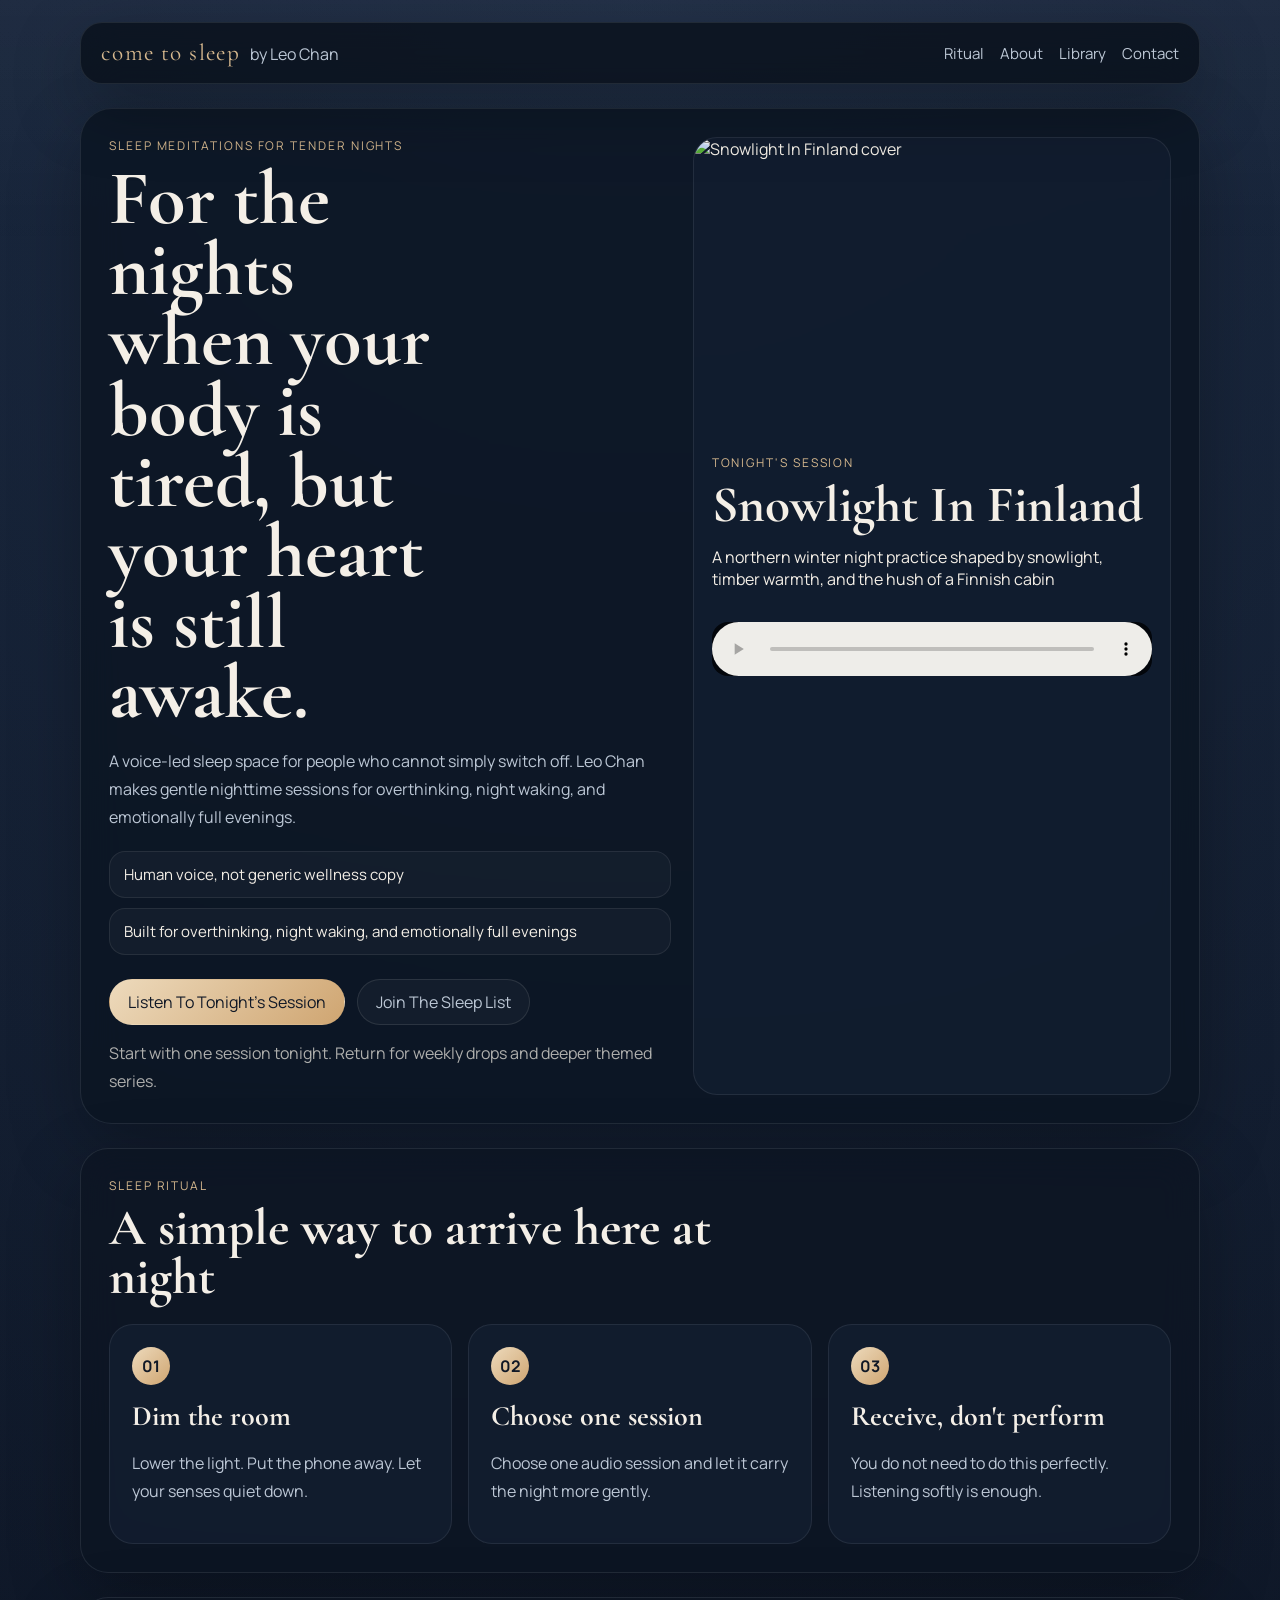
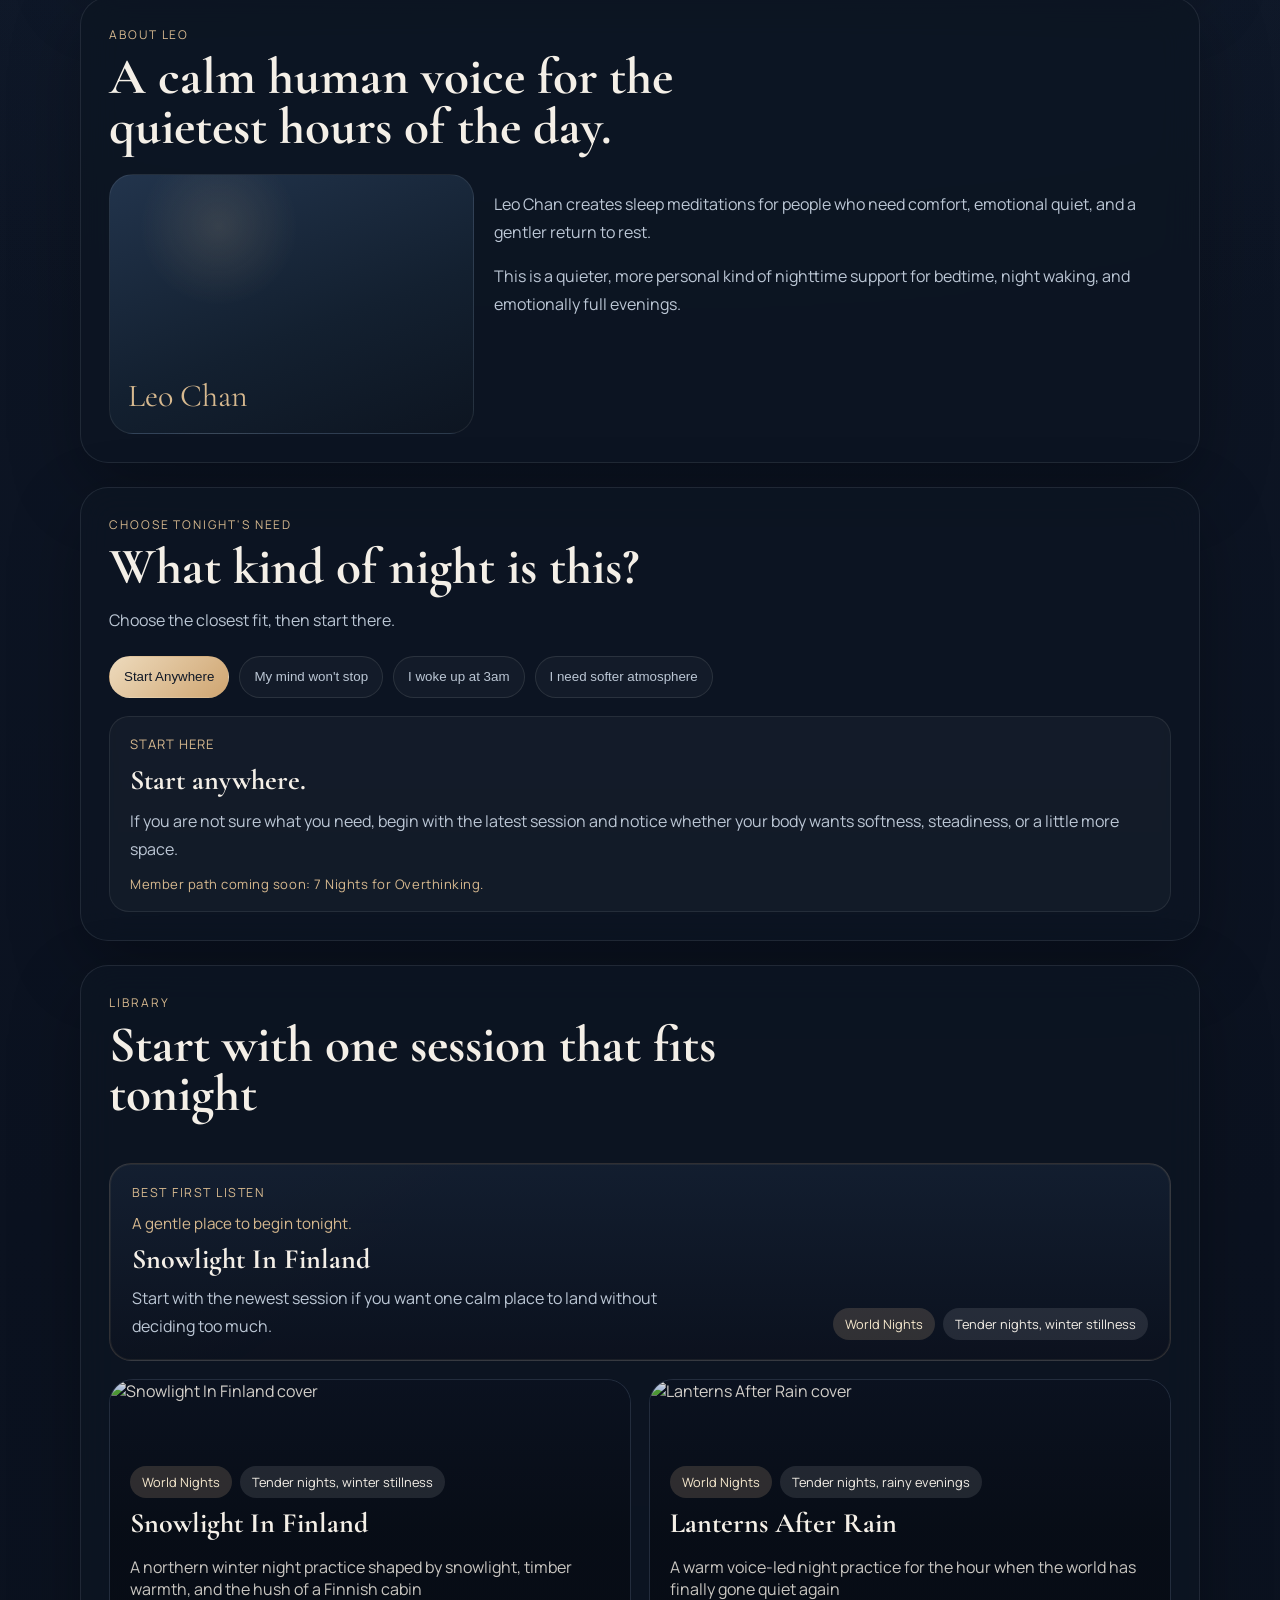
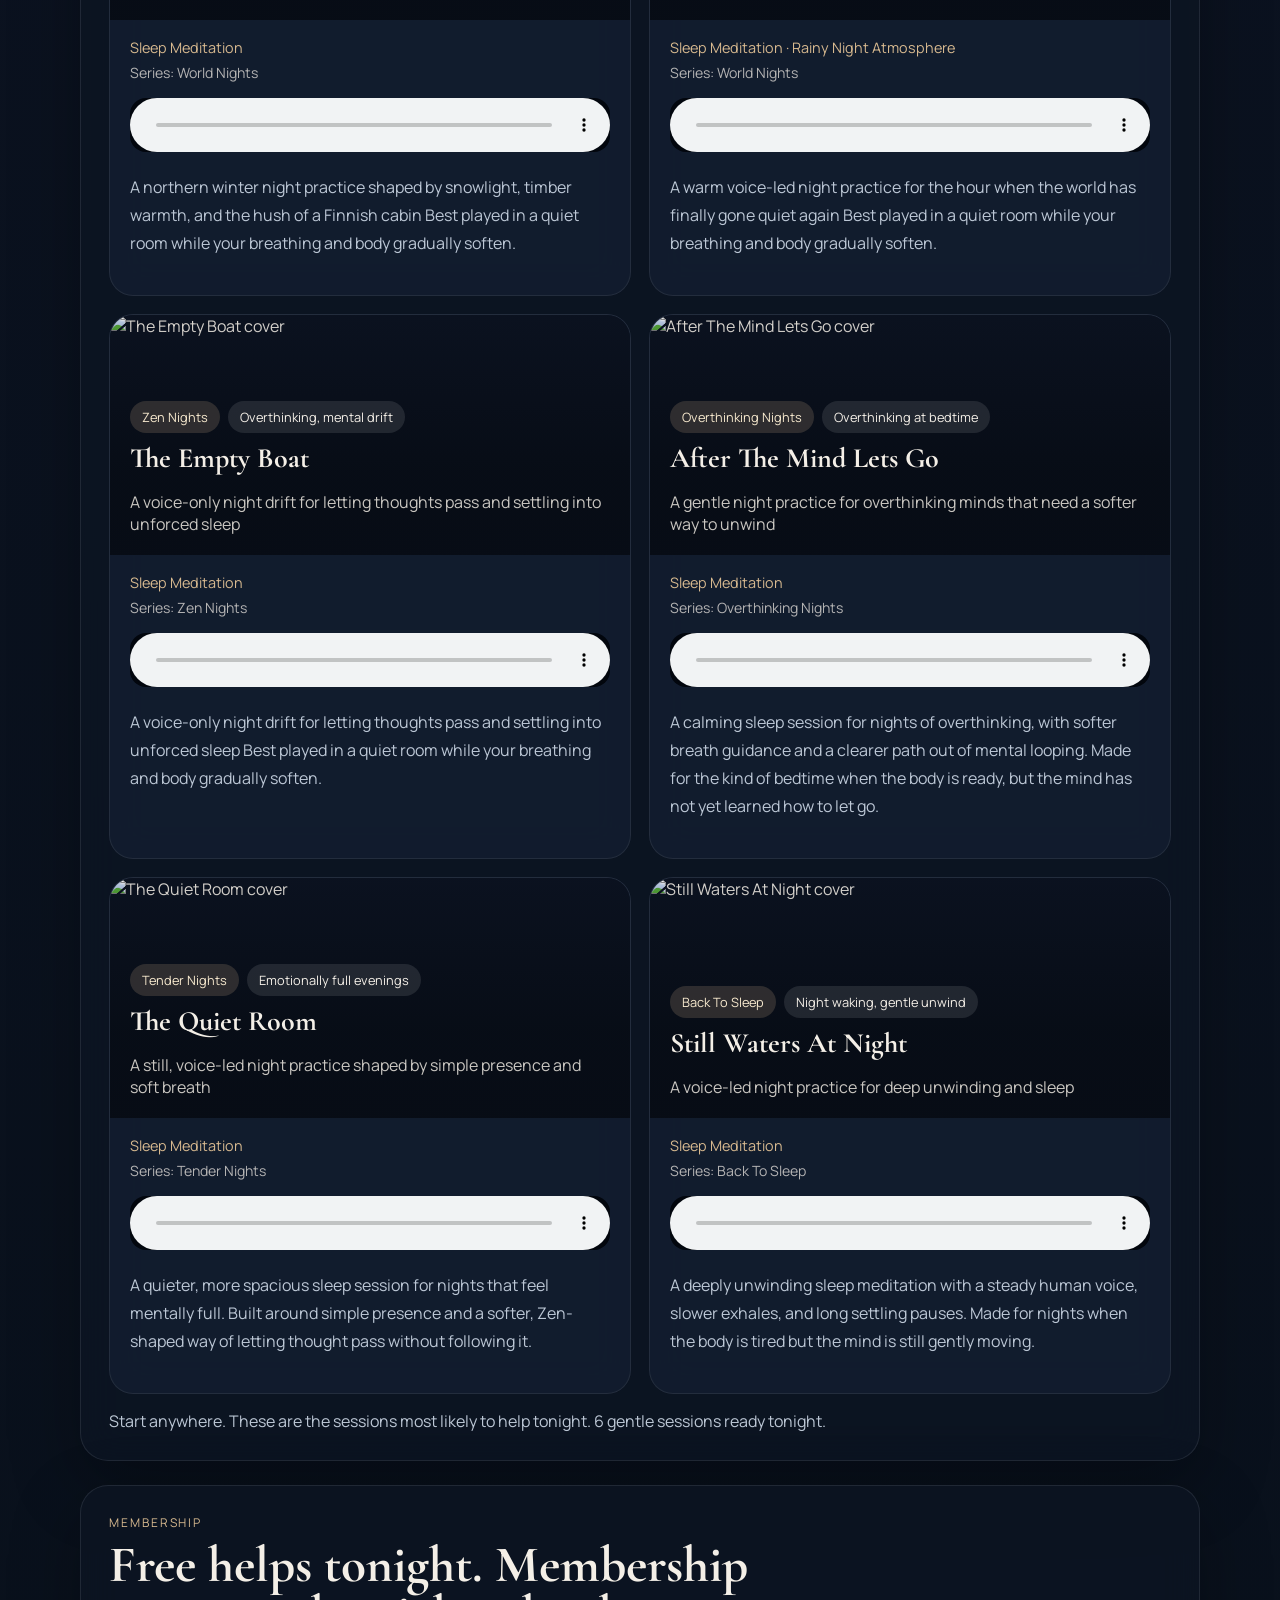
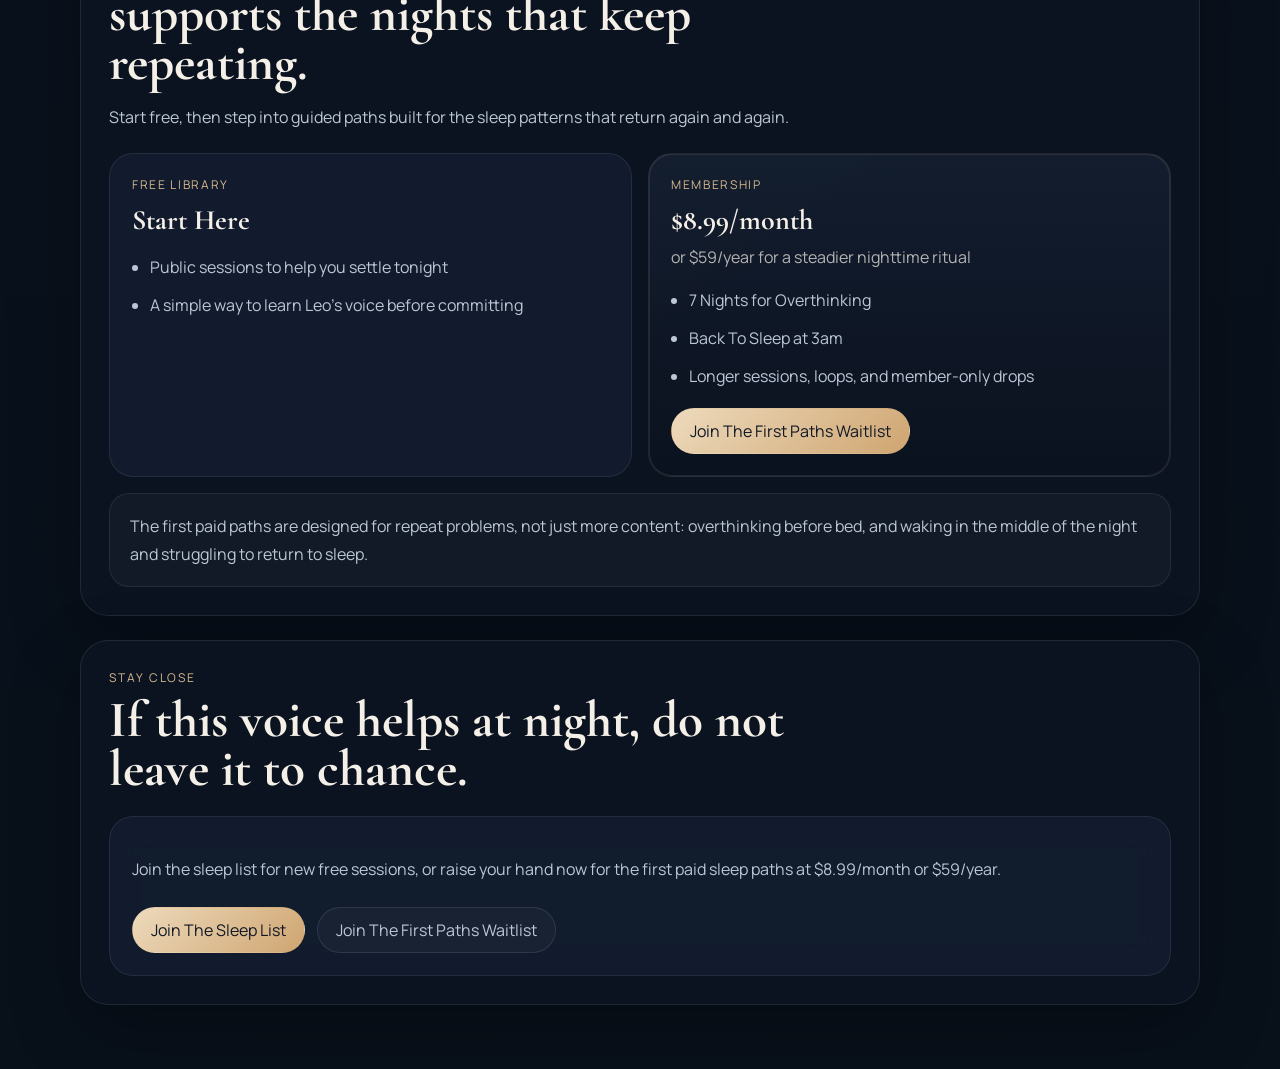
==== website/index.html @ 733f3e4a "Clarify membership pricing and offer" ====
<!DOCTYPE html>
<html lang="en">
  <head>
    <meta charset="UTF-8" />
    <meta name="viewport" content="width=device-width, initial-scale=1.0" />
    <title>come to sleep by Leo Chan | Gentle Rest for Tender Nights</title>
    <meta
      name="description"
      content="A softly guided sleep meditation space by Leo Chan, with calming audio sessions for tender nights, emotional release, and gentle rest."
    />
    <link rel="preconnect" href="https://fonts.googleapis.com" />
    <link rel="preconnect" href="https://fonts.gstatic.com" crossorigin />
    <link
      href="https://fonts.googleapis.com/css2?family=Cormorant+Garamond:wght@500;600;700&family=Manrope:wght@400;500;600;700&display=swap"
      rel="stylesheet"
    />
    <link rel="stylesheet" href="./styles.css" />
  </head>
  <body>
    <div class="page-shell">
      <header class="site-header">
        <div class="brand">
          <span class="brand-mark">come to sleep</span>
          <span class="brand-text">by Leo Chan</span>
        </div>
        <nav class="site-nav">
          <a href="#ritual">Ritual</a>
          <a href="#about">About</a>
          <a href="#library">Library</a>
          <a href="#contact">Contact</a>
        </nav>
      </header>

      <main>
        <section class="hero">
          <div class="hero-copy">
            <p class="eyebrow">Sleep Meditations For Tender Nights</p>
            <h1>For the nights when your body is tired, but your heart is still awake.</h1>
            <p class="hero-text">
              A voice-led sleep space for people who cannot simply switch off.
              Leo Chan makes gentle nighttime sessions for overthinking, night waking, and emotionally full evenings.
            </p>
            <div class="hero-proof">
              <span>Human voice, not generic wellness copy</span>
              <span>Built for overthinking, night waking, and emotionally full evenings</span>
            </div>
            <div class="hero-actions">
              <a class="button button-primary" href="#hero-session">Listen To Tonight's Session</a>
              <a class="button button-secondary" href="#contact">Join The Sleep List</a>
            </div>
            <p class="hero-note">Start with one session tonight. Return for weekly drops and deeper themed series.</p>
          </div>

          <aside class="hero-media" id="hero-session">
            <img id="hero-session-image" src="../output/2026-03-19-still-waters-at-night-2/cover.svg" alt="Still Waters At Night cover" />
            <div class="hero-media-copy">
              <p class="eyebrow">Tonight's Session</p>
              <h2 id="hero-session-title">Still Waters At Night</h2>
              <p id="hero-session-subtitle">A quieter way to soften into rest.</p>
              <audio id="hero-session-audio" controls preload="metadata" data-loop-window-seconds="7200">
                <source id="hero-session-source" src="../output/2026-03-19-still-waters-at-night-2/voiceover.mp3" type="audio/mpeg" />
              </audio>
            </div>
          </aside>
        </section>

        

        

        

        

        

        <section class="section ritual-section" id="ritual">
          <div class="section-intro">
            <p class="eyebrow">Sleep Ritual</p>
            <h2>A simple way to arrive here at night</h2>
          </div>
          <div class="ritual-grid">
            <article>
              <span>01</span>
              <h3>Dim the room</h3>
              <p>Lower the light. Put the phone away. Let your senses quiet down.</p>
            </article>
            <article>
              <span>02</span>
              <h3>Choose one session</h3>
              <p>Choose one audio session and let it carry the night more gently.</p>
            </article>
            <article>
              <span>03</span>
              <h3>Receive, don't perform</h3>
              <p>You do not need to do this perfectly. Listening softly is enough.</p>
            </article>
          </div>
        </section>

        <section class="section about-section" id="about">
          <div class="section-intro">
            <p class="eyebrow">About Leo</p>
            <h2>A calm human voice for the quietest hours of the day.</h2>
          </div>
          <div class="about-layout">
            <div class="portrait-placeholder">Leo Chan</div>
            <div class="about-copy">
              <p>
                Leo Chan creates sleep meditations for people who need comfort, emotional quiet, and a gentler return to rest.
              </p>
              <p>
                This is a quieter, more personal kind of nighttime support for bedtime, night waking, and emotionally full evenings.
              </p>
            </div>
          </div>
        </section>

        <section class="section problem-section" id="problem-paths">
          <div class="section-intro">
            <p class="eyebrow">Choose Tonight's Need</p>
            <h2>What kind of night is this?</h2>
            <p class="section-lead">Choose the closest fit, then start there.</p>
          </div>
          <div class="journey-picker" aria-label="Choose tonight's need">
            <button class="journey-button active" data-journey="all">Start Anywhere</button>
            <button class="journey-button" data-journey="overthinking">My mind won't stop</button>
            <button class="journey-button" data-journey="night-waking">I woke up at 3am</button>
            <button class="journey-button" data-journey="world-nights">I need softer atmosphere</button>
          </div>
          <div class="journey-context" id="journey-context">
            <p class="journey-context-label">Start Here</p>
            <h3 id="journey-context-title">Start anywhere.</h3>
            <p class="journey-context-description" id="journey-context-description">
              If you are not sure what you need, begin with the latest session and let your body tell you whether it wants softness, steadiness, or a little more space.
            </p>
            <p class="journey-context-note" id="journey-context-note">Member path coming soon: 7 Nights for Overthinking.</p>
          </div>
        </section>

        <section class="section library-section" id="library">
          <div class="section-head">
            <div class="section-intro">
              <p class="eyebrow">Library</p>
              <h2>Start with one session that fits tonight</h2>
            </div>
          </div>

          <div class="library-focus" id="library-focus" hidden></div>
          <div class="session-grid" id="session-grid"></div>
          <p class="library-status" id="library-status">Gathering the latest gentle sleep sessions...</p>
        </section>

        <section class="section membership-section" id="membership">
          <div class="section-intro">
            <p class="eyebrow">Membership</p>
            <h2>Free helps tonight. Membership supports the nights that keep repeating.</h2>
            <p class="section-lead">Start free, then step into guided paths built for the sleep patterns that return again and again.</p>
          </div>
          <div class="membership-grid">
            <article class="membership-card">
              <p class="membership-tier">Free Library</p>
              <h3>Start Here</h3>
              <ul class="membership-list">
                <li>Public sessions to help you settle tonight</li>
                <li>A simple way to learn Leo's voice before committing</li>
              </ul>
            </article>
            <article class="membership-card membership-card-featured">
              <p class="membership-tier">Membership</p>
              <h3>$8.99/month</h3>
              <p class="membership-price-note">or $59/year for a steadier nighttime ritual</p>
              <ul class="membership-list">
                <li>7 Nights for Overthinking</li>
                <li>Back To Sleep at 3am</li>
                <li>Longer sessions, loops, and member-only drops</li>
              </ul>
              <a class="button button-primary membership-button" href="mailto:hello@example.com?subject=Membership%20Waitlist">Join The First Paths Waitlist</a>
            </article>
          </div>
          <div class="membership-note">
            <p>The first paid paths are designed for repeat problems, not just more content: overthinking before bed, and waking in the middle of the night and struggling to return to sleep.</p>
          </div>
        </section>

        <section class="section contact-section" id="contact">
          <div class="section-intro">
            <p class="eyebrow">Stay Close</p>
            <h2>If this voice helps at night, do not leave it to chance.</h2>
          </div>
          <div class="contact-card">
            <p>Join the sleep list for new free sessions, or raise your hand now for the first paid sleep paths at $8.99/month or $59/year.</p>
            <div class="hero-actions">
              <a class="button button-primary" href="mailto:hello@example.com?subject=Join%20the%20Sleep%20List">Join The Sleep List</a>
              <a class="button button-secondary" href="mailto:hello@example.com?subject=Membership%20Waitlist">Join The First Paths Waitlist</a>
            </div>
          </div>
        </section>
      </main>
    </div>

    <script src="./site-config.js?v=20260329n"></script>
    <script src="./sessions.js?v=20260329n"></script>
    <script src="./app.js?v=20260329n"></script>
  </body>
</html>
---- website/styles.css ----
:root {
  --bg: #0b1220;
  --bg-soft: rgba(13, 21, 35, 0.82);
  --panel: rgba(19, 31, 49, 0.8);
  --line: rgba(212, 223, 235, 0.1);
  --text: #f4efe7;
  --muted: #bcc7d5;
  --accent: #d7b98f;
  --shadow: 0 24px 70px rgba(0, 0, 0, 0.28);
}

* {
  box-sizing: border-box;
}

html {
  scroll-behavior: smooth;
}

body {
  margin: 0;
  min-height: 100vh;
  font-family: "Manrope", sans-serif;
  color: var(--text);
  background:
    radial-gradient(circle at top, rgba(57, 84, 124, 0.3), transparent 34%),
    linear-gradient(180deg, #101a2b 0%, #0b1220 48%, #08101a 100%);
}

body::before {
  content: "";
  position: fixed;
  inset: 0;
  pointer-events: none;
  background: linear-gradient(180deg, rgba(255, 255, 255, 0.03), transparent 28%);
}

.page-shell {
  width: min(1120px, calc(100% - 32px));
  margin: 0 auto;
  padding: 22px 0 64px;
}

.site-header,
.hero,
.section,
.contact-card,
.session-card {
  backdrop-filter: blur(18px);
}

.site-header {
  position: sticky;
  top: 14px;
  z-index: 20;
  display: flex;
  justify-content: space-between;
  align-items: center;
  gap: 20px;
  padding: 16px 20px;
  margin-bottom: 24px;
  border: 1px solid var(--line);
  border-radius: 22px;
  background: rgba(8, 14, 24, 0.74);
  box-shadow: var(--shadow);
}

.brand {
  display: flex;
  align-items: baseline;
  gap: 10px;
}

.brand-mark,
h1,
h2,
h3 {
  font-family: "Cormorant Garamond", serif;
}

.brand-mark {
  font-size: 1.45rem;
  letter-spacing: 0.06em;
  color: var(--accent);
}

.brand-text,
.site-nav a,
.hero-text,
.featured-copy p,
.about-copy p,
.contact-card p,
.ritual-grid p,
.session-description,
.section-lead,
.hero-note,
.membership-list li,
.library-status {
  color: var(--muted);
}

.site-nav {
  display: flex;
  flex-wrap: wrap;
  gap: 16px;
}

.site-nav a {
  text-decoration: none;
  font-size: 0.94rem;
}

.site-nav a:hover,
.site-nav a:focus-visible,
.button:hover,
.button:focus-visible,
.filter-button:hover,
.filter-button:focus-visible {
  color: var(--text);
}

.hero {
  display: grid;
  grid-template-columns: 1.08fr 0.92fr;
  gap: 22px;
  padding: 28px;
  border: 1px solid var(--line);
  border-radius: 32px;
  background: rgba(12, 21, 35, 0.82);
  box-shadow: var(--shadow);
}

.eyebrow,
.featured-label {
  margin: 0 0 10px;
  font-size: 0.75rem;
  letter-spacing: 0.16em;
  text-transform: uppercase;
  color: var(--accent);
}

h1 {
  margin: 0;
  max-width: 9ch;
  font-size: clamp(3rem, 6vw, 5.4rem);
  line-height: 0.92;
}

h2 {
  margin: 0;
  font-size: clamp(2rem, 4vw, 3.2rem);
  line-height: 0.96;
}

h3 {
  margin: 0 0 8px;
  font-size: 1.75rem;
}

.hero-text,
.about-copy p,
.contact-card p,
.ritual-grid p,
.session-description,
.section-lead,
.hero-note,
.membership-list li {
  line-height: 1.75;
}

.hero-text {
  max-width: 54ch;
  margin: 18px 0 0;
}

.hero-proof {
  display: grid;
  gap: 10px;
  margin-top: 20px;
}

.hero-proof span {
  padding: 12px 14px;
  border: 1px solid rgba(255, 255, 255, 0.08);
  border-radius: 16px;
  background: rgba(255, 255, 255, 0.03);
  color: var(--text);
  font-size: 0.94rem;
}

.hero-note {
  max-width: 56ch;
  margin: 14px 0 0;
  color: rgba(244, 239, 231, 0.7);
}

.hero-actions {
  display: flex;
  flex-wrap: wrap;
  gap: 12px;
  margin-top: 24px;
}

.button {
  display: inline-flex;
  align-items: center;
  justify-content: center;
  min-height: 46px;
  padding: 0 18px;
  border-radius: 999px;
  border: 1px solid transparent;
  text-decoration: none;
  transition: transform 180ms ease, opacity 180ms ease, background 180ms ease;
}

.button-primary {
  color: #101826;
  background: linear-gradient(135deg, #eddabc, #cfa571);
}

.button-secondary,
.journey-button {
  color: var(--muted);
  background: rgba(255, 255, 255, 0.03);
  border-color: rgba(255, 255, 255, 0.1);
}

.hero-media,
.featured-card,
.contact-card,
.ritual-grid article,
.membership-card,
.portrait-placeholder,
.session-card {
  border: 1px solid rgba(255, 255, 255, 0.08);
  border-radius: 24px;
  background: var(--panel);
}

.hero-media {
  overflow: hidden;
}

.hero-media img,
.featured-card img {
  display: block;
  width: 100%;
  aspect-ratio: 16 / 10;
  object-fit: cover;
}

.hero-media-copy {
  padding: 18px 18px 20px;
}

.hero-media-copy audio {
  width: 100%;
  margin-top: 16px;
  filter: sepia(0.08) saturate(0.88) brightness(0.96);
}

.hero-media-copy,
.featured-copy {
  padding: 18px 18px 20px;
}

.hero-media-copy p:last-child,
.featured-copy p:last-child {
  margin-bottom: 0;
}

.section {
  margin-top: 24px;
  padding: 28px;
  border: 1px solid var(--line);
  border-radius: 28px;
  background: var(--bg-soft);
  box-shadow: var(--shadow);
}

.section-intro {
  max-width: 680px;
  margin-bottom: 22px;
}

.section-lead {
  margin: 14px 0 0;
}

.section-head {
  display: flex;
  justify-content: space-between;
  gap: 18px;
  align-items: end;
  margin-bottom: 22px;
}

.ritual-grid,
.featured-grid,
.membership-grid {
  display: grid;
  gap: 16px;
}

.ritual-grid {
  grid-template-columns: repeat(3, minmax(0, 1fr));
}

.membership-grid {
  grid-template-columns: repeat(2, minmax(0, 1fr));
}

.ritual-grid article {
  padding: 22px;
}

.membership-card {
  padding: 22px;
}

.membership-tier {
  margin: 0 0 10px;
  font-size: 0.75rem;
  letter-spacing: 0.14em;
  text-transform: uppercase;
  color: var(--accent);
}

.membership-card-featured {
  background:
    linear-gradient(180deg, rgba(20, 31, 49, 0.9), rgba(12, 18, 31, 0.92)),
    linear-gradient(145deg, rgba(215, 185, 143, 0.08), transparent 38%);
  box-shadow: inset 0 0 0 1px rgba(215, 185, 143, 0.12);
}

.membership-list {
  margin: 16px 0 0;
  padding-left: 18px;
}

.membership-price-note {
  margin: 8px 0 0;
  color: rgba(244, 239, 231, 0.72);
  line-height: 1.6;
}

.membership-list li + li {
  margin-top: 10px;
}

.membership-button {
  margin-top: 18px;
}

.membership-note {
  margin-top: 16px;
  padding: 18px 20px;
  border: 1px solid rgba(255, 255, 255, 0.08);
  border-radius: 20px;
  background: rgba(255, 255, 255, 0.03);
}

.membership-note p {
  margin: 0;
  color: var(--muted);
  line-height: 1.75;
}

.ritual-grid span {
  display: inline-flex;
  width: 38px;
  height: 38px;
  align-items: center;
  justify-content: center;
  border-radius: 50%;
  background: linear-gradient(135deg, #eddabc, #cfa571);
  color: #101826;
  font-weight: 700;
  margin-bottom: 14px;
}

.featured-grid {
  grid-template-columns: repeat(3, minmax(0, 1fr));
}

.featured-card {
  overflow: hidden;
}

.featured-placeholder {
  aspect-ratio: 16 / 10;
  background:
    radial-gradient(circle at 25% 25%, rgba(223, 196, 157, 0.18), transparent 24%),
    linear-gradient(140deg, #324867, #162235 54%, #0b1220);
}

.about-layout {
  display: grid;
  grid-template-columns: 0.7fr 1.3fr;
  gap: 20px;
  align-items: stretch;
}

.portrait-placeholder {
  display: flex;
  align-items: end;
  justify-content: start;
  min-height: 260px;
  padding: 18px;
  font-family: "Cormorant Garamond", serif;
  font-size: 2rem;
  color: var(--accent);
  background:
    radial-gradient(circle at 30% 20%, rgba(216, 187, 143, 0.14), transparent 24%),
    linear-gradient(160deg, #22344c, #132030 58%, #0d1521);
}

.journey-button {
  min-height: 42px;
  padding: 0 14px;
  border-radius: 999px;
  cursor: pointer;
}

.journey-button.active {
  color: #101826;
  background: linear-gradient(135deg, #eddabc, #cfa571);
  border-color: transparent;
}

.journey-picker {
  display: flex;
  flex-wrap: wrap;
  gap: 10px;
  margin-bottom: 18px;
}

.journey-button {
  color: var(--muted);
  background: rgba(255, 255, 255, 0.03);
  border: 1px solid rgba(255, 255, 255, 0.1);
}

.journey-context {
  padding: 18px 20px;
  border: 1px solid rgba(255, 255, 255, 0.08);
  border-radius: 20px;
  background: rgba(255, 255, 255, 0.03);
}

.journey-context-label,
.journey-context-note {
  margin: 0;
  color: var(--accent);
  font-size: 0.82rem;
  letter-spacing: 0.08em;
  text-transform: uppercase;
}

.journey-context h3 {
  margin-top: 10px;
  margin-bottom: 10px;
}

.journey-context-description {
  margin: 0;
  color: var(--muted);
  line-height: 1.75;
}

.journey-context-note {
  margin-top: 12px;
  letter-spacing: 0.04em;
  text-transform: none;
}

.library-focus {
  margin-bottom: 18px;
  padding: 20px 22px;
  border: 1px solid rgba(215, 185, 143, 0.18);
  border-radius: 22px;
  background:
    linear-gradient(180deg, rgba(20, 31, 49, 0.92), rgba(12, 18, 31, 0.9)),
    linear-gradient(145deg, rgba(215, 185, 143, 0.08), transparent 42%);
  box-shadow: inset 0 0 0 1px rgba(215, 185, 143, 0.08);
}

.library-focus-label,
.library-focus-kicker {
  margin: 0;
  color: var(--accent);
}

.library-focus-label {
  font-size: 0.78rem;
  letter-spacing: 0.12em;
  text-transform: uppercase;
}

.library-focus-body {
  display: flex;
  justify-content: space-between;
  gap: 18px;
  align-items: end;
  margin-top: 12px;
}

.library-focus-copy h3 {
  margin-top: 8px;
  margin-bottom: 8px;
}

.library-focus-kicker {
  font-size: 0.95rem;
}

.library-focus-description {
  max-width: 58ch;
  margin: 0;
  color: var(--muted);
  line-height: 1.75;
}

.library-focus-meta {
  display: flex;
  flex-wrap: wrap;
  gap: 8px;
  justify-content: end;
}

.session-grid {
  display: grid;
  grid-template-columns: repeat(2, minmax(0, 1fr));
  gap: 18px;
}

.session-card {
  overflow: hidden;
}

.session-cover {
  position: relative;
  min-height: 170px;
  padding: 20px;
  display: flex;
  flex-direction: column;
  justify-content: end;
  gap: 8px;
}

.session-cover.has-poster {
  padding: 0;
  min-height: 240px;
  background: #0b1220;
}

.session-cover-image {
  position: absolute;
  inset: 0;
  width: 100%;
  height: 100%;
  object-fit: cover;
}

.session-cover-copy {
  position: relative;
  z-index: 1;
  min-height: 240px;
  padding: 20px;
  display: flex;
  flex-direction: column;
  justify-content: end;
  gap: 8px;
  background:
    linear-gradient(180deg, rgba(9, 14, 24, 0.08), rgba(7, 12, 21, 0.88) 64%, rgba(7, 12, 21, 0.96));
}

.warm-cover {
  background:
    linear-gradient(180deg, rgba(20, 23, 34, 0.15), rgba(10, 17, 29, 0.94)),
    linear-gradient(135deg, #4f5e83, #1a2434 54%, #b28859);
}

.rain-cover {
  background:
    linear-gradient(180deg, rgba(17, 25, 38, 0.2), rgba(4, 10, 20, 0.92)),
    linear-gradient(140deg, #637da2, #21344d 48%, #0d1724);
}

.dusk-cover {
  background:
    linear-gradient(180deg, rgba(31, 23, 33, 0.24), rgba(14, 13, 21, 0.92)),
    linear-gradient(135deg, #985a56, #4e3044 52%, #0e1627);
}

.dawn-cover {
  background:
    linear-gradient(180deg, rgba(41, 35, 27, 0.16), rgba(11, 16, 25, 0.94)),
    linear-gradient(135deg, #c08d61, #40556f 48%, #0b1220);
}

.session-tag {
  align-self: flex-start;
  padding: 7px 12px;
  border-radius: 999px;
  background: rgba(255, 255, 255, 0.1);
  color: var(--text);
  font-size: 0.8rem;
}

.session-overlay-meta {
  display: flex;
  flex-wrap: wrap;
  gap: 8px;
}

.session-tag-secondary {
  background: rgba(215, 185, 143, 0.18);
  color: #f7e9ce;
}

.session-cover p,
.session-meta {
  margin: 0;
  color: rgba(244, 239, 231, 0.82);
}

.session-body {
  padding: 18px 20px 22px;
}

.session-card-meta {
  display: grid;
  gap: 6px;
}

.session-meta {
  font-size: 0.9rem;
  color: var(--accent);
}

.session-series {
  margin: 0;
  font-size: 0.88rem;
  color: rgba(244, 239, 231, 0.72);
}

video,
audio {
  width: 100%;
  margin-top: 16px;
  border-radius: 16px;
  background: #02060d;
}

.library-status {
  margin: 16px 0 0;
}

.contact-card {
  padding: 22px;
}

@media (max-width: 980px) {
  .site-header,
  .hero,
  .about-layout,
  .section-head {
    grid-template-columns: 1fr;
    flex-direction: column;
    align-items: flex-start;
  }

  .site-header {
    position: static;
  }

  .ritual-grid,
  .featured-grid,
  .membership-grid,
  .session-grid {
    grid-template-columns: 1fr;
  }

  .library-focus-body {
    display: grid;
    align-items: start;
  }

  .library-focus-meta {
    justify-content: start;
  }
}

@media (max-width: 640px) {
  .page-shell {
    width: min(100% - 20px, 1120px);
    padding-top: 14px;
  }

  .site-header,
  .hero,
  .section {
    border-radius: 22px;
  }

  .hero,
  .section,
  .site-header {
    padding-left: 18px;
    padding-right: 18px;
  }

  h1 {
    max-width: none;
    font-size: clamp(2.7rem, 14vw, 4.2rem);
  }
}
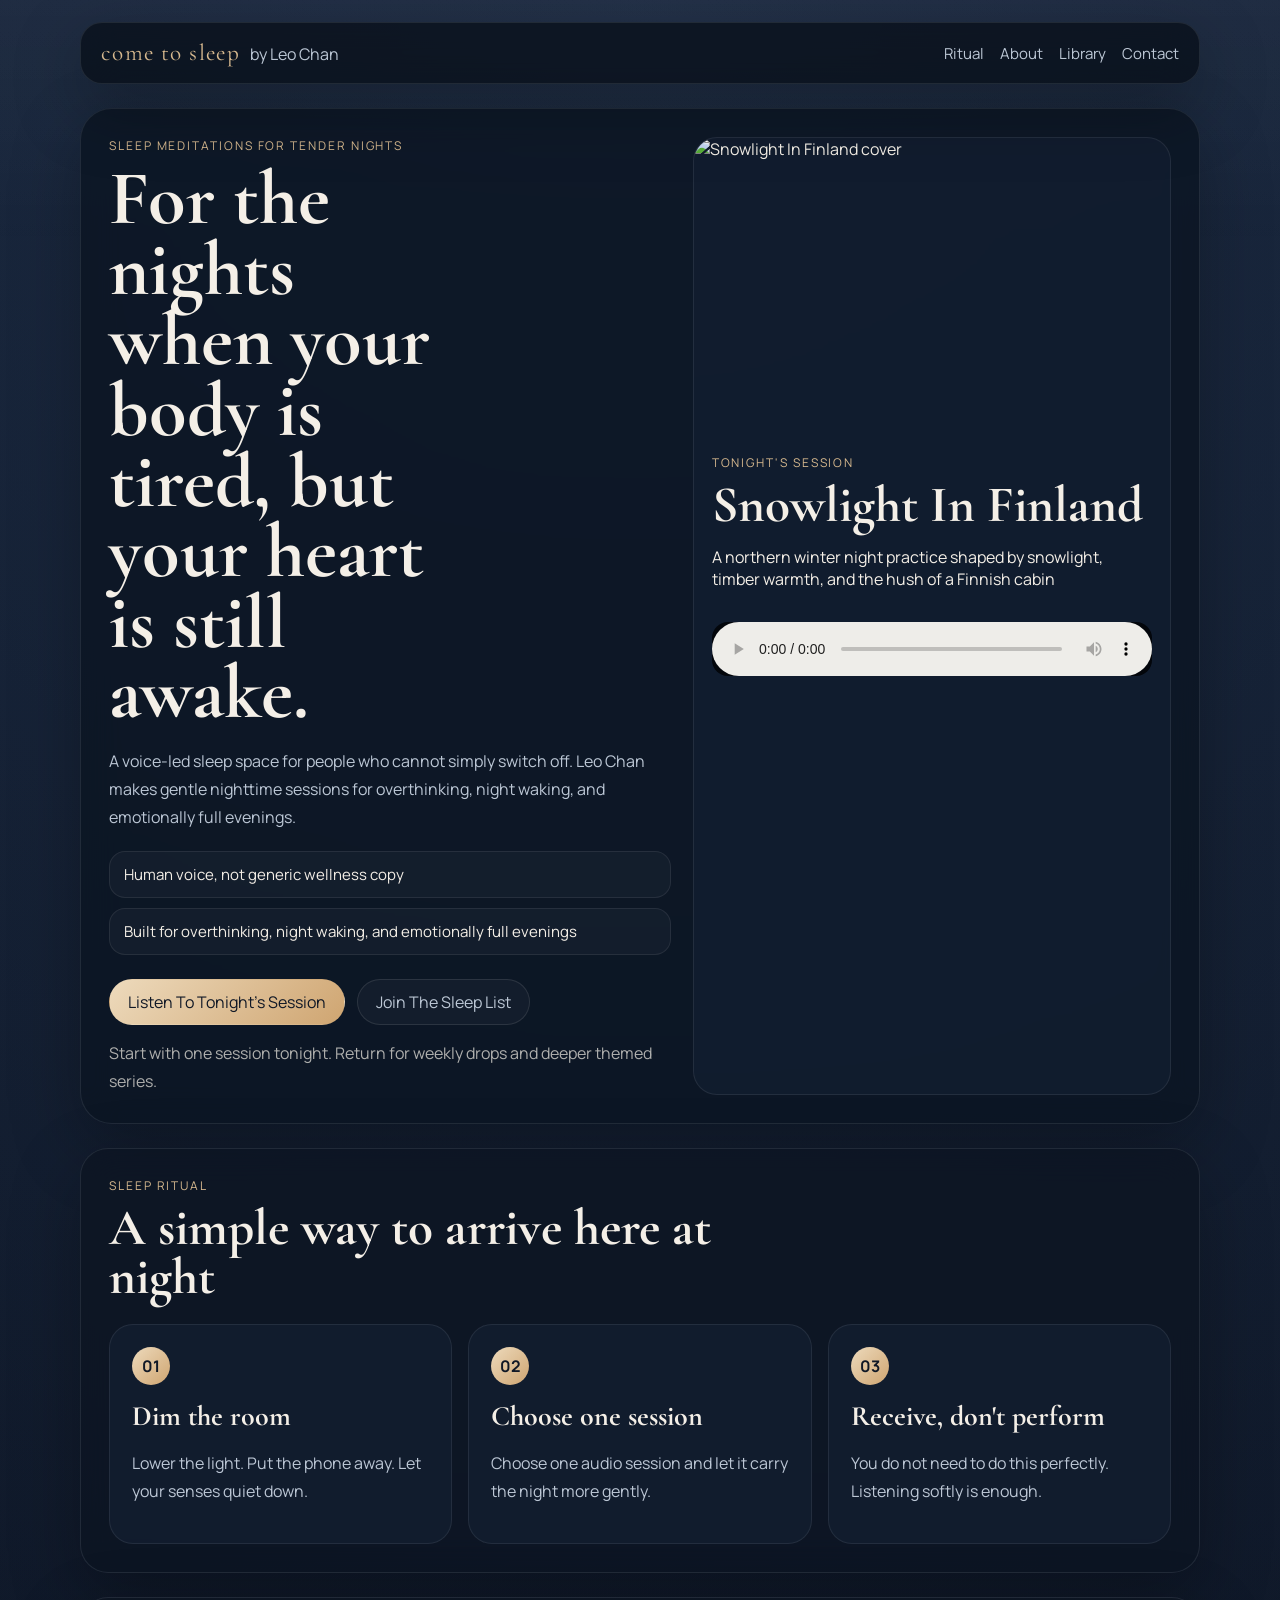
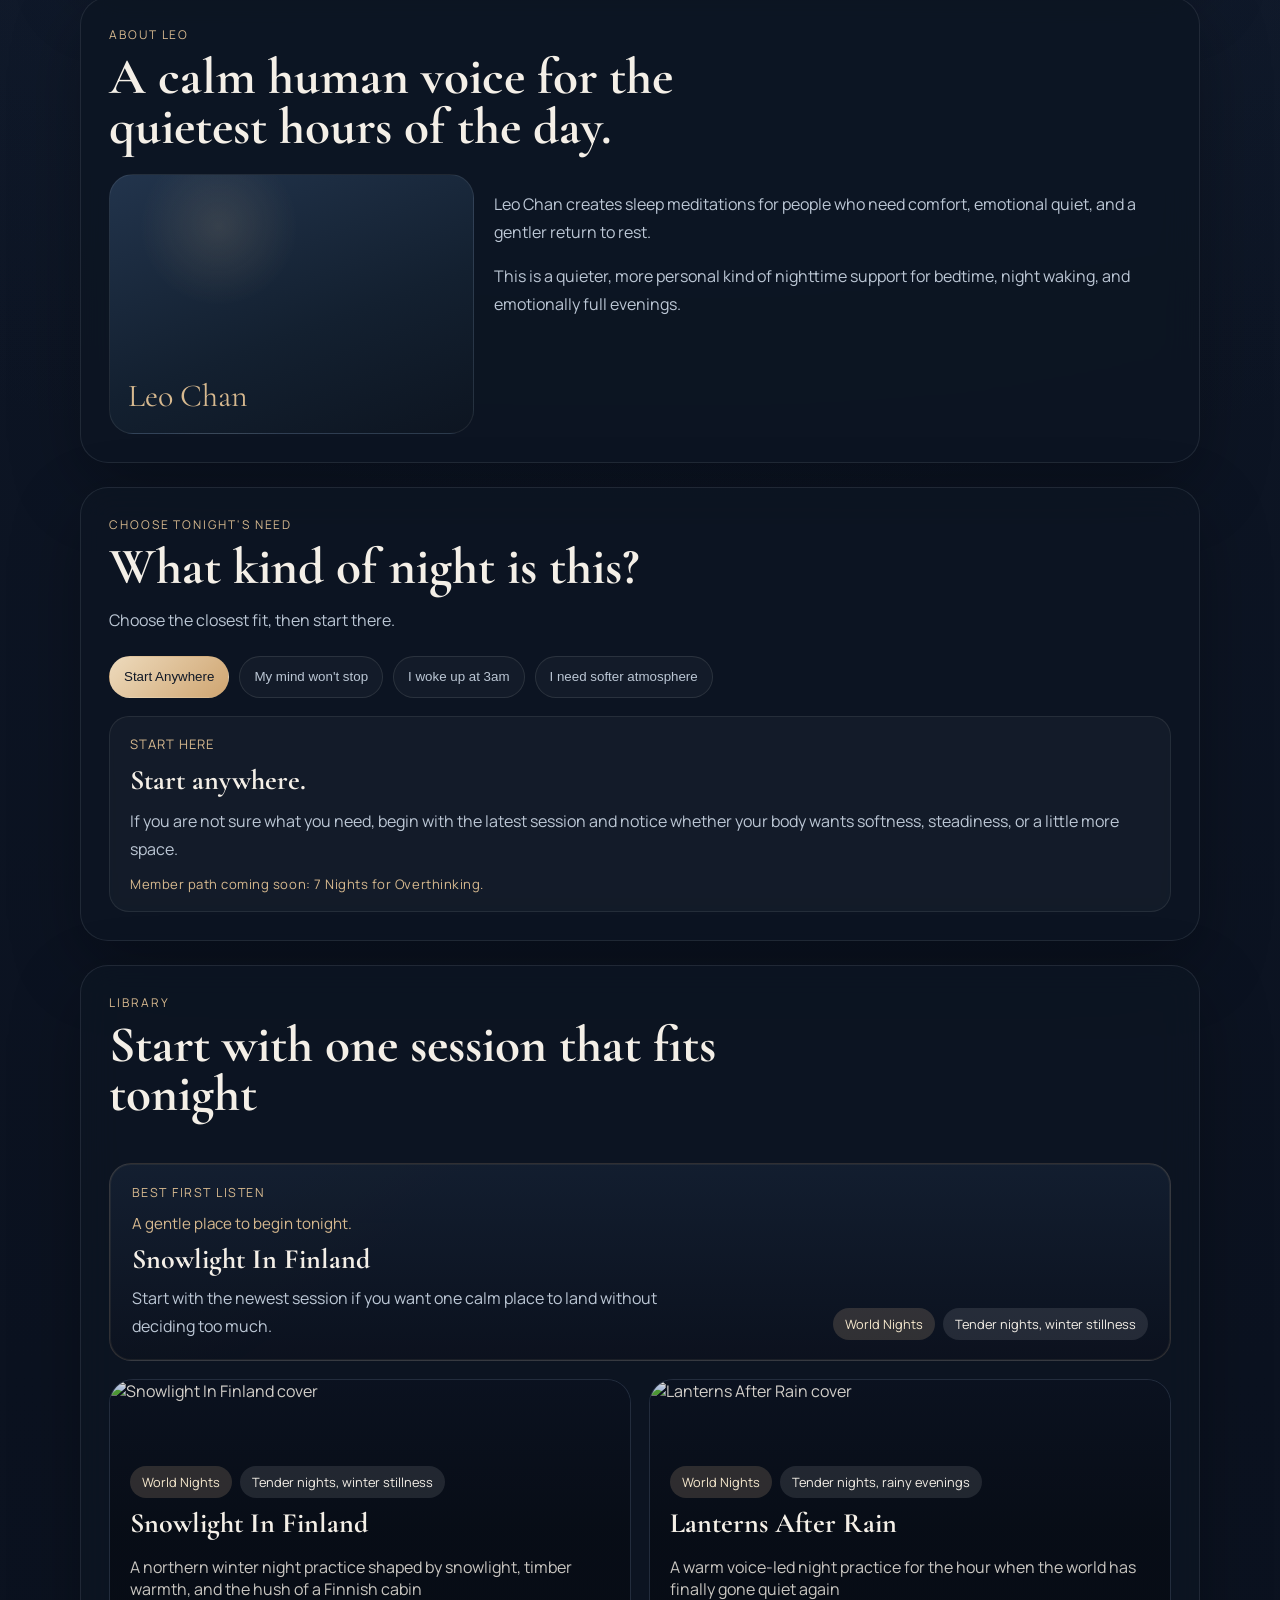
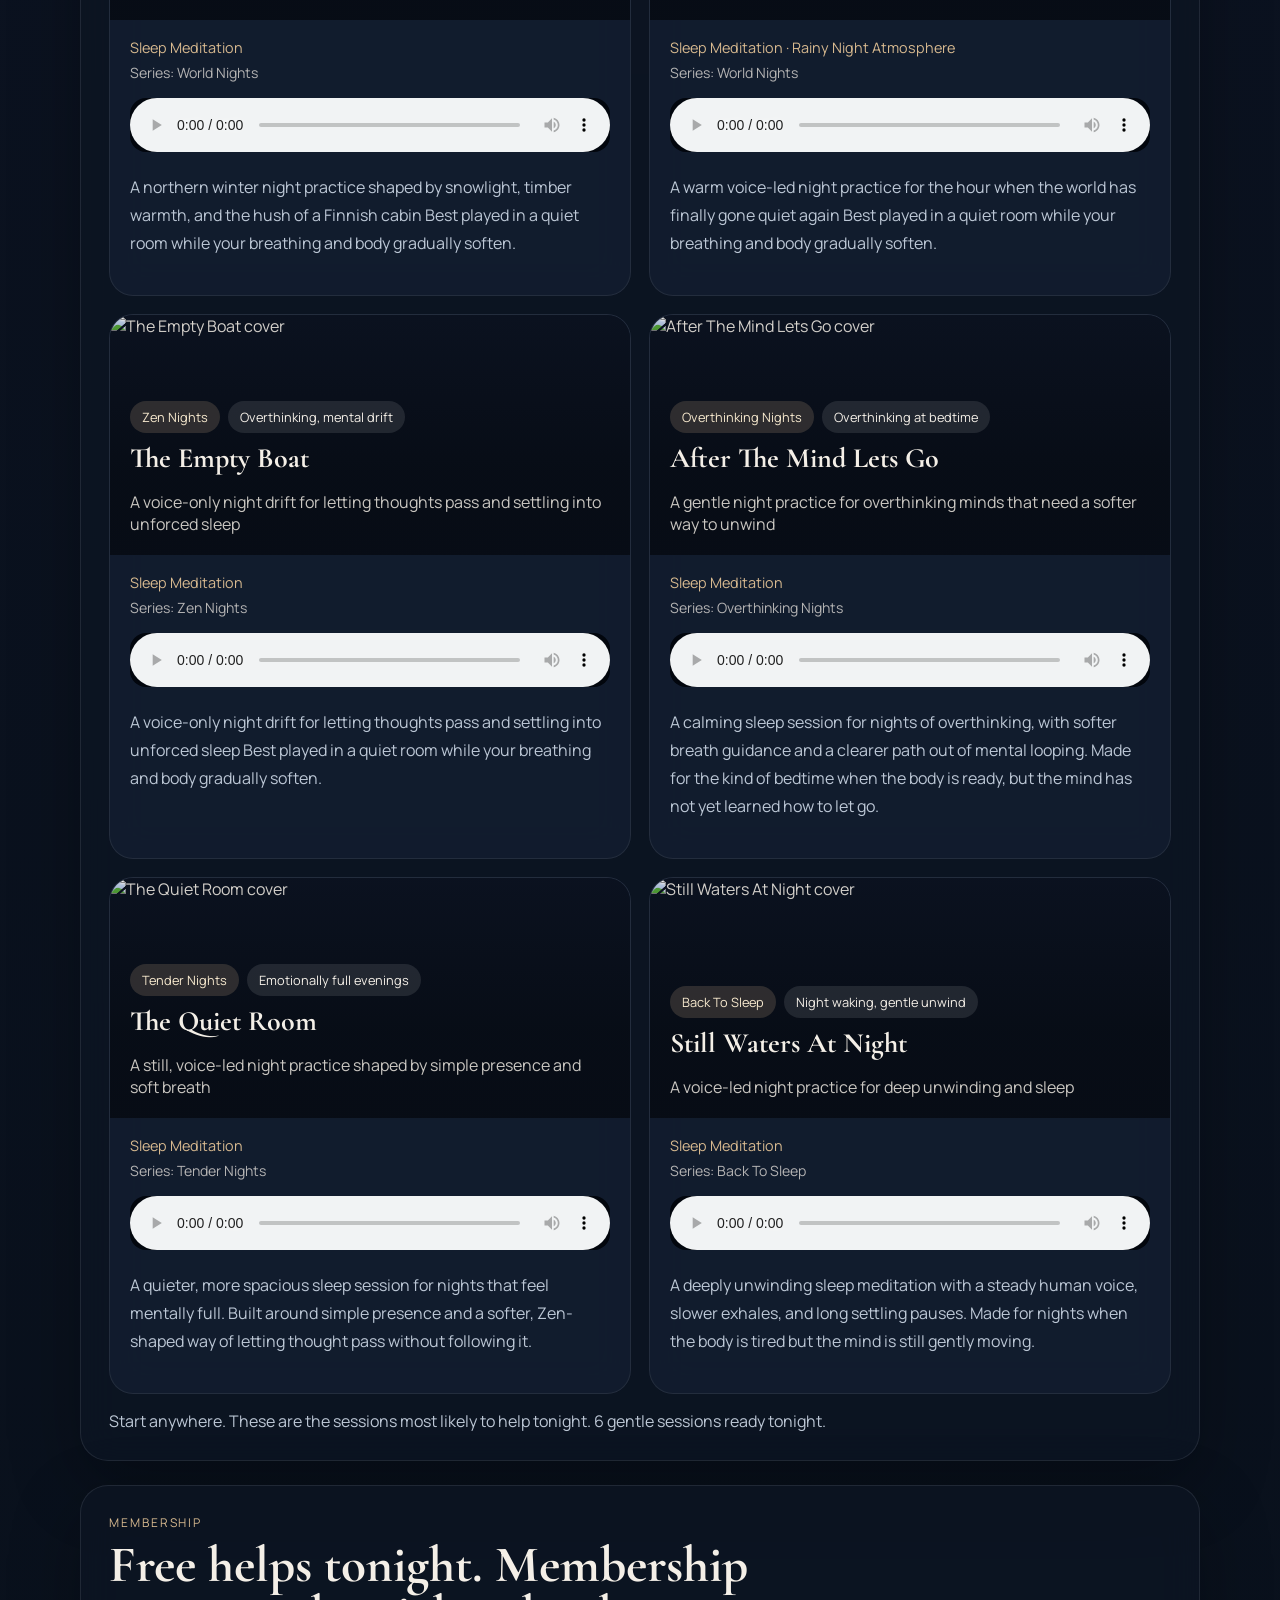
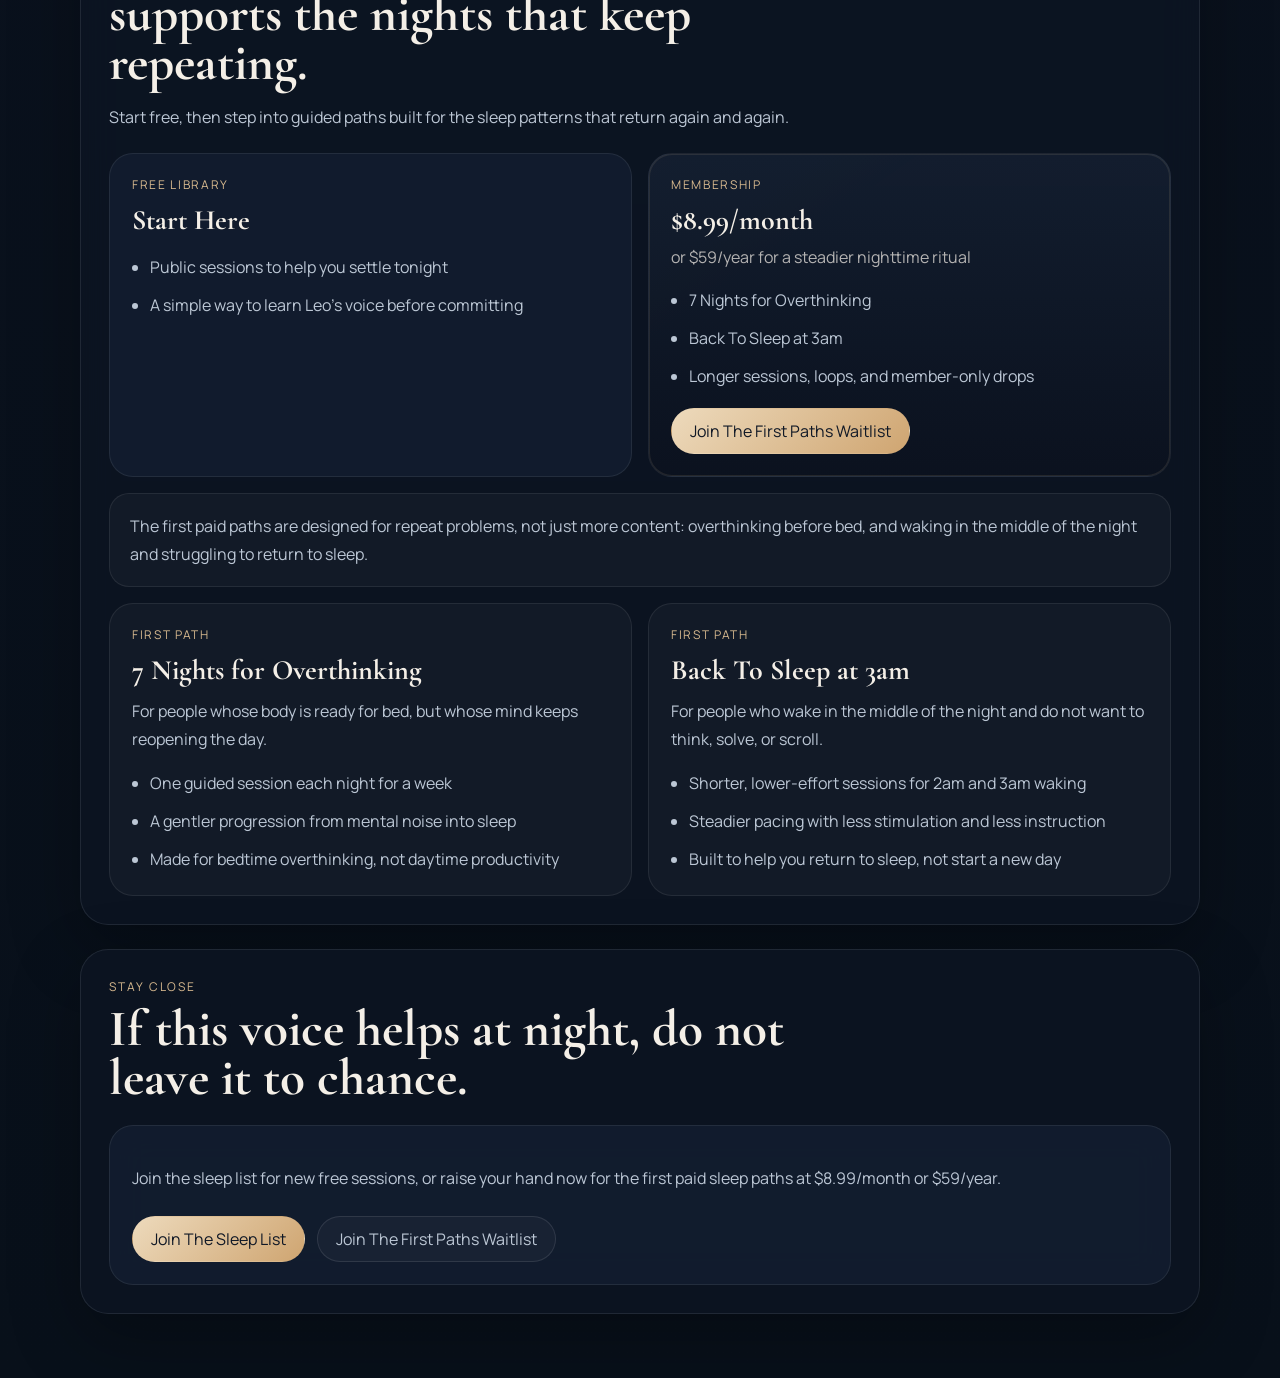
==== commit 43e27c31: "Add member path previews" ====
--- a/website/index.html
+++ b/website/index.html
@@ -181,6 +181,28 @@
           <div class="membership-note">
             <p>The first paid paths are designed for repeat problems, not just more content: overthinking before bed, and waking in the middle of the night and struggling to return to sleep.</p>
           </div>
+          <div class="path-preview-grid">
+            <article class="path-preview-card">
+              <p class="membership-tier">First Path</p>
+              <h3>7 Nights for Overthinking</h3>
+              <p class="path-preview-copy">For people whose body is ready for bed, but whose mind keeps reopening the day.</p>
+              <ul class="membership-list">
+                <li>One guided session each night for a week</li>
+                <li>A gentler progression from mental noise into sleep</li>
+                <li>Made for bedtime overthinking, not daytime productivity</li>
+              </ul>
+            </article>
+            <article class="path-preview-card">
+              <p class="membership-tier">First Path</p>
+              <h3>Back To Sleep at 3am</h3>
+              <p class="path-preview-copy">For people who wake in the middle of the night and do not want to think, solve, or scroll.</p>
+              <ul class="membership-list">
+                <li>Shorter, lower-effort sessions for 2am and 3am waking</li>
+                <li>Steadier pacing with less stimulation and less instruction</li>
+                <li>Built to help you return to sleep, not start a new day</li>
+              </ul>
+            </article>
+          </div>
         </section>
 
         <section class="section contact-section" id="contact">
@@ -199,8 +221,8 @@
       </main>
     </div>
 
-    <script src="./site-config.js?v=20260329n"></script>
-    <script src="./sessions.js?v=20260329n"></script>
-    <script src="./app.js?v=20260329n"></script>
+    <script src="./site-config.js?v=20260329o"></script>
+    <script src="./sessions.js?v=20260329o"></script>
+    <script src="./app.js?v=20260329o"></script>
   </body>
 </html>
--- a/website/styles.css
+++ b/website/styles.css
@@ -366,6 +366,26 @@
   line-height: 1.75;
 }
 
+.path-preview-grid {
+  display: grid;
+  grid-template-columns: repeat(2, minmax(0, 1fr));
+  gap: 16px;
+  margin-top: 16px;
+}
+
+.path-preview-card {
+  padding: 22px;
+  border: 1px solid rgba(255, 255, 255, 0.08);
+  border-radius: 24px;
+  background: rgba(255, 255, 255, 0.03);
+}
+
+.path-preview-copy {
+  margin: 10px 0 0;
+  color: var(--muted);
+  line-height: 1.75;
+}
+
 .ritual-grid span {
   display: inline-flex;
   width: 38px;
@@ -678,7 +698,8 @@
   .ritual-grid,
   .featured-grid,
   .membership-grid,
-  .session-grid {
+  .session-grid,
+  .path-preview-grid {
     grid-template-columns: 1fr;
   }
 
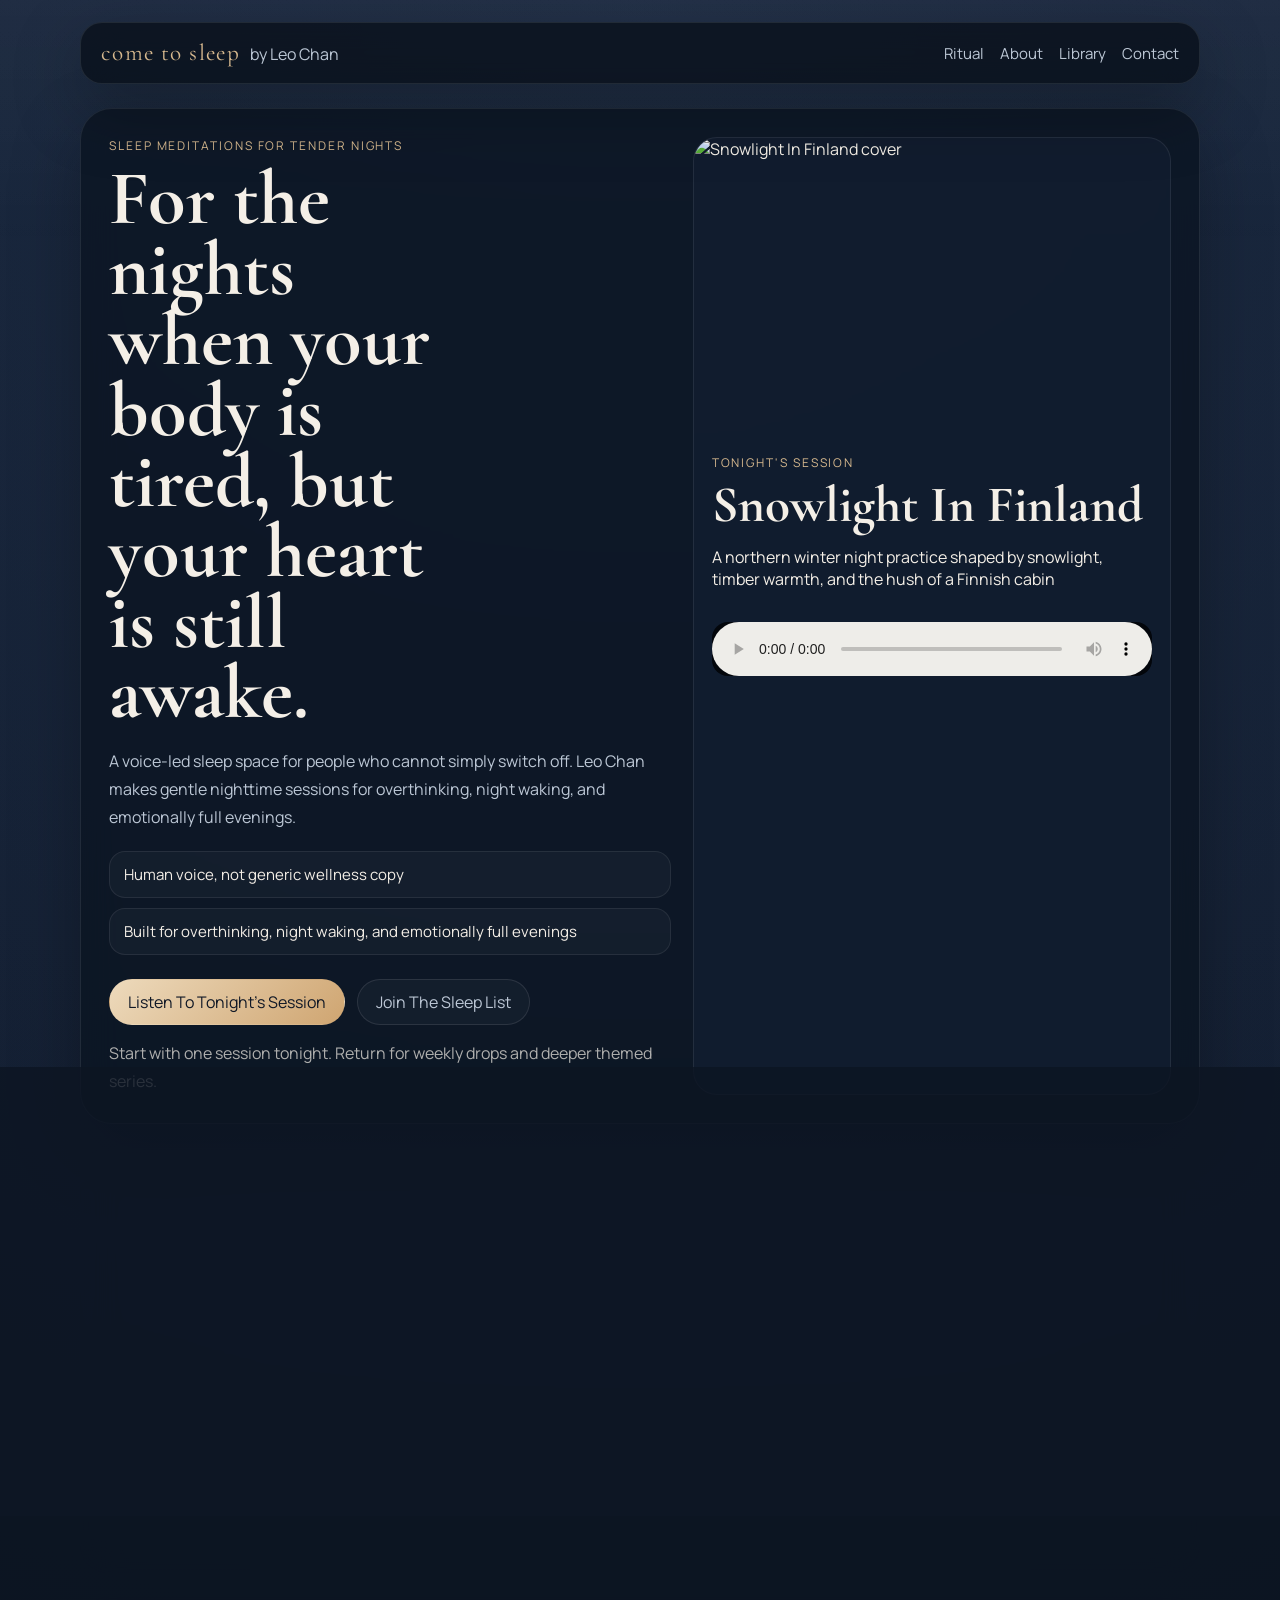
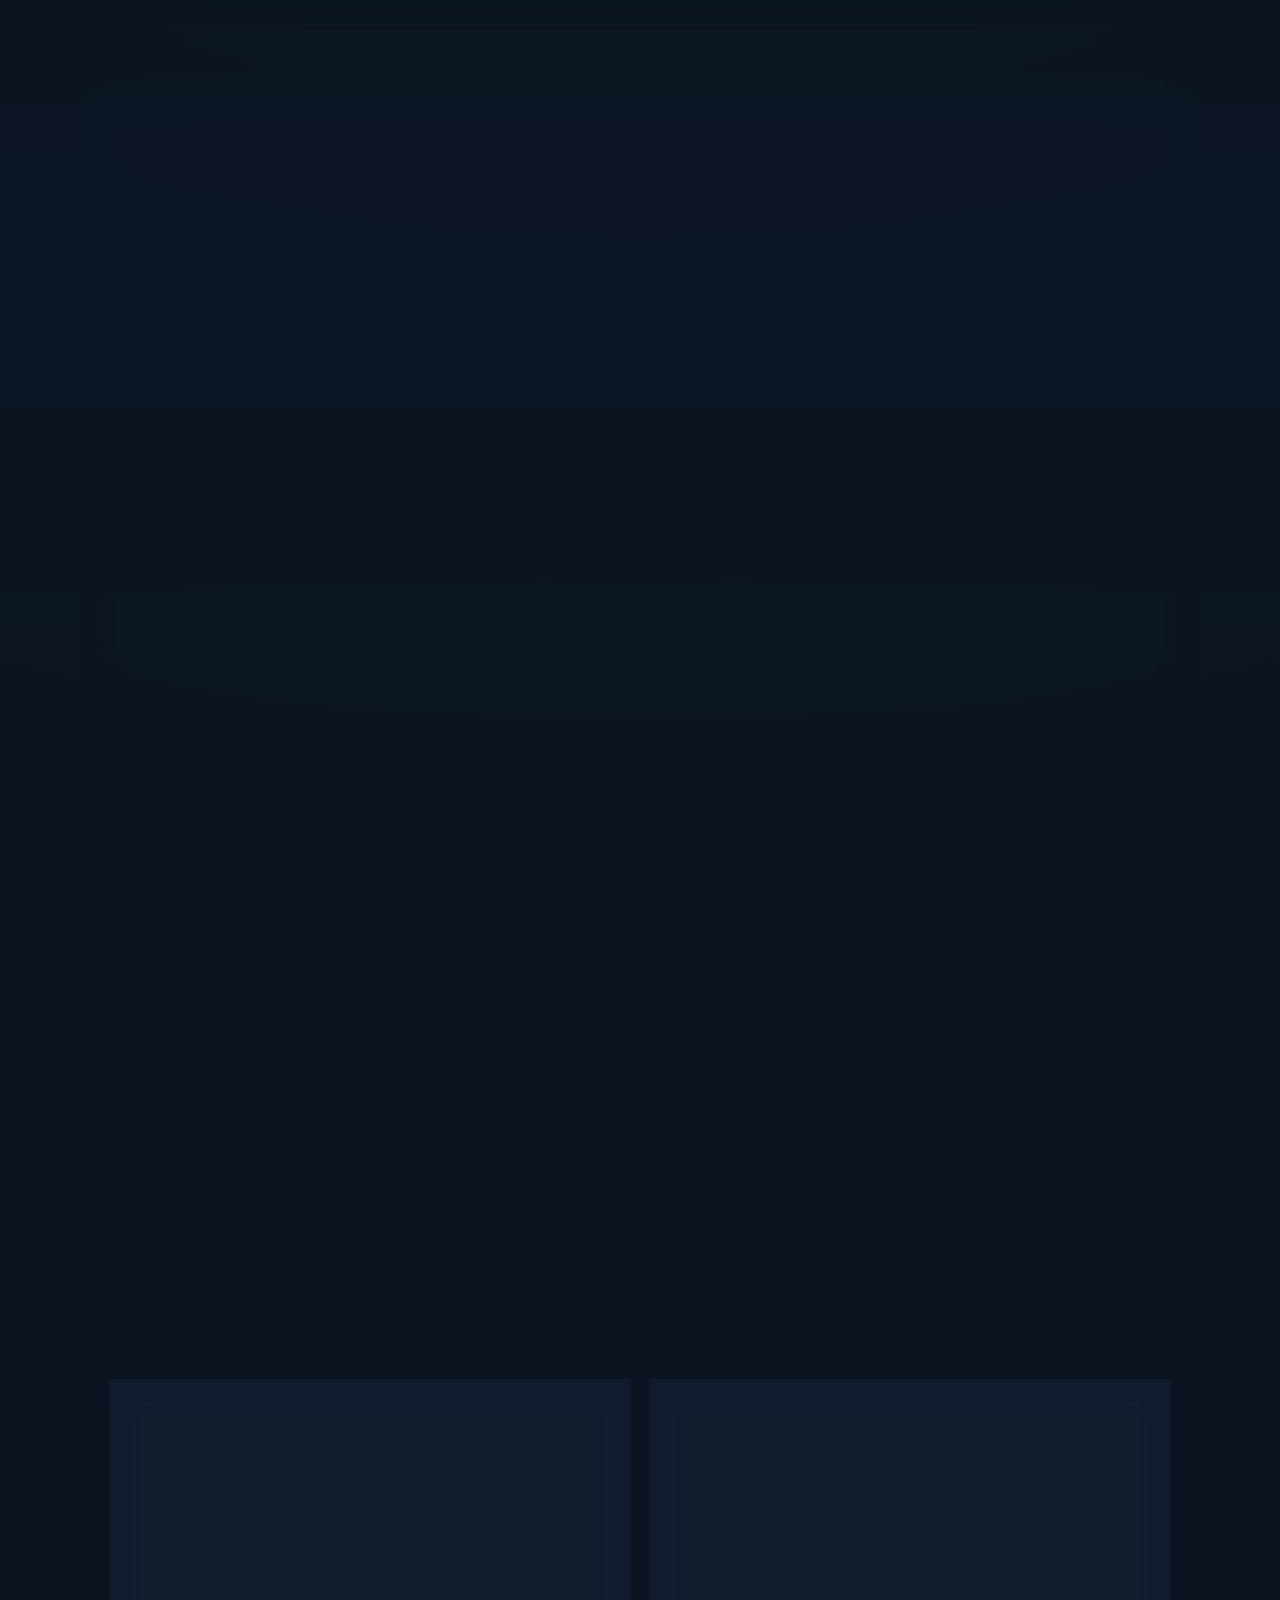
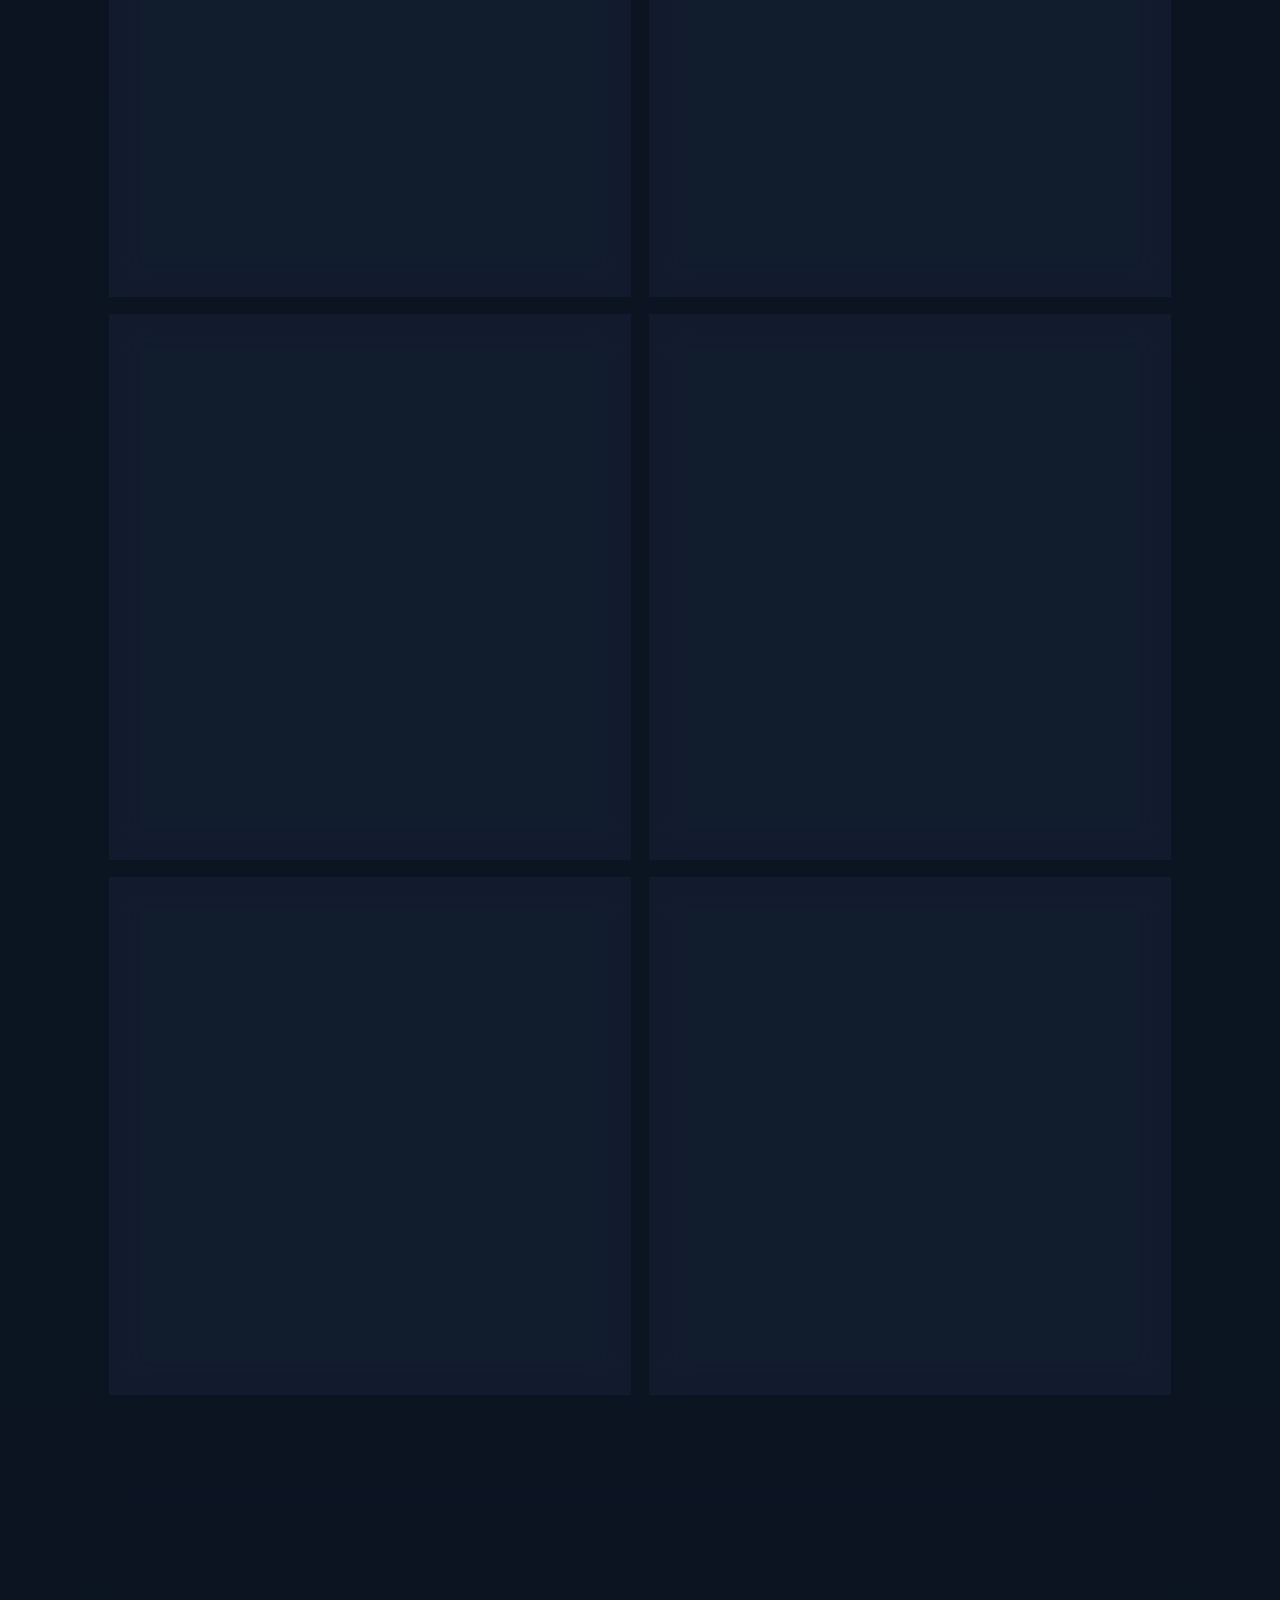
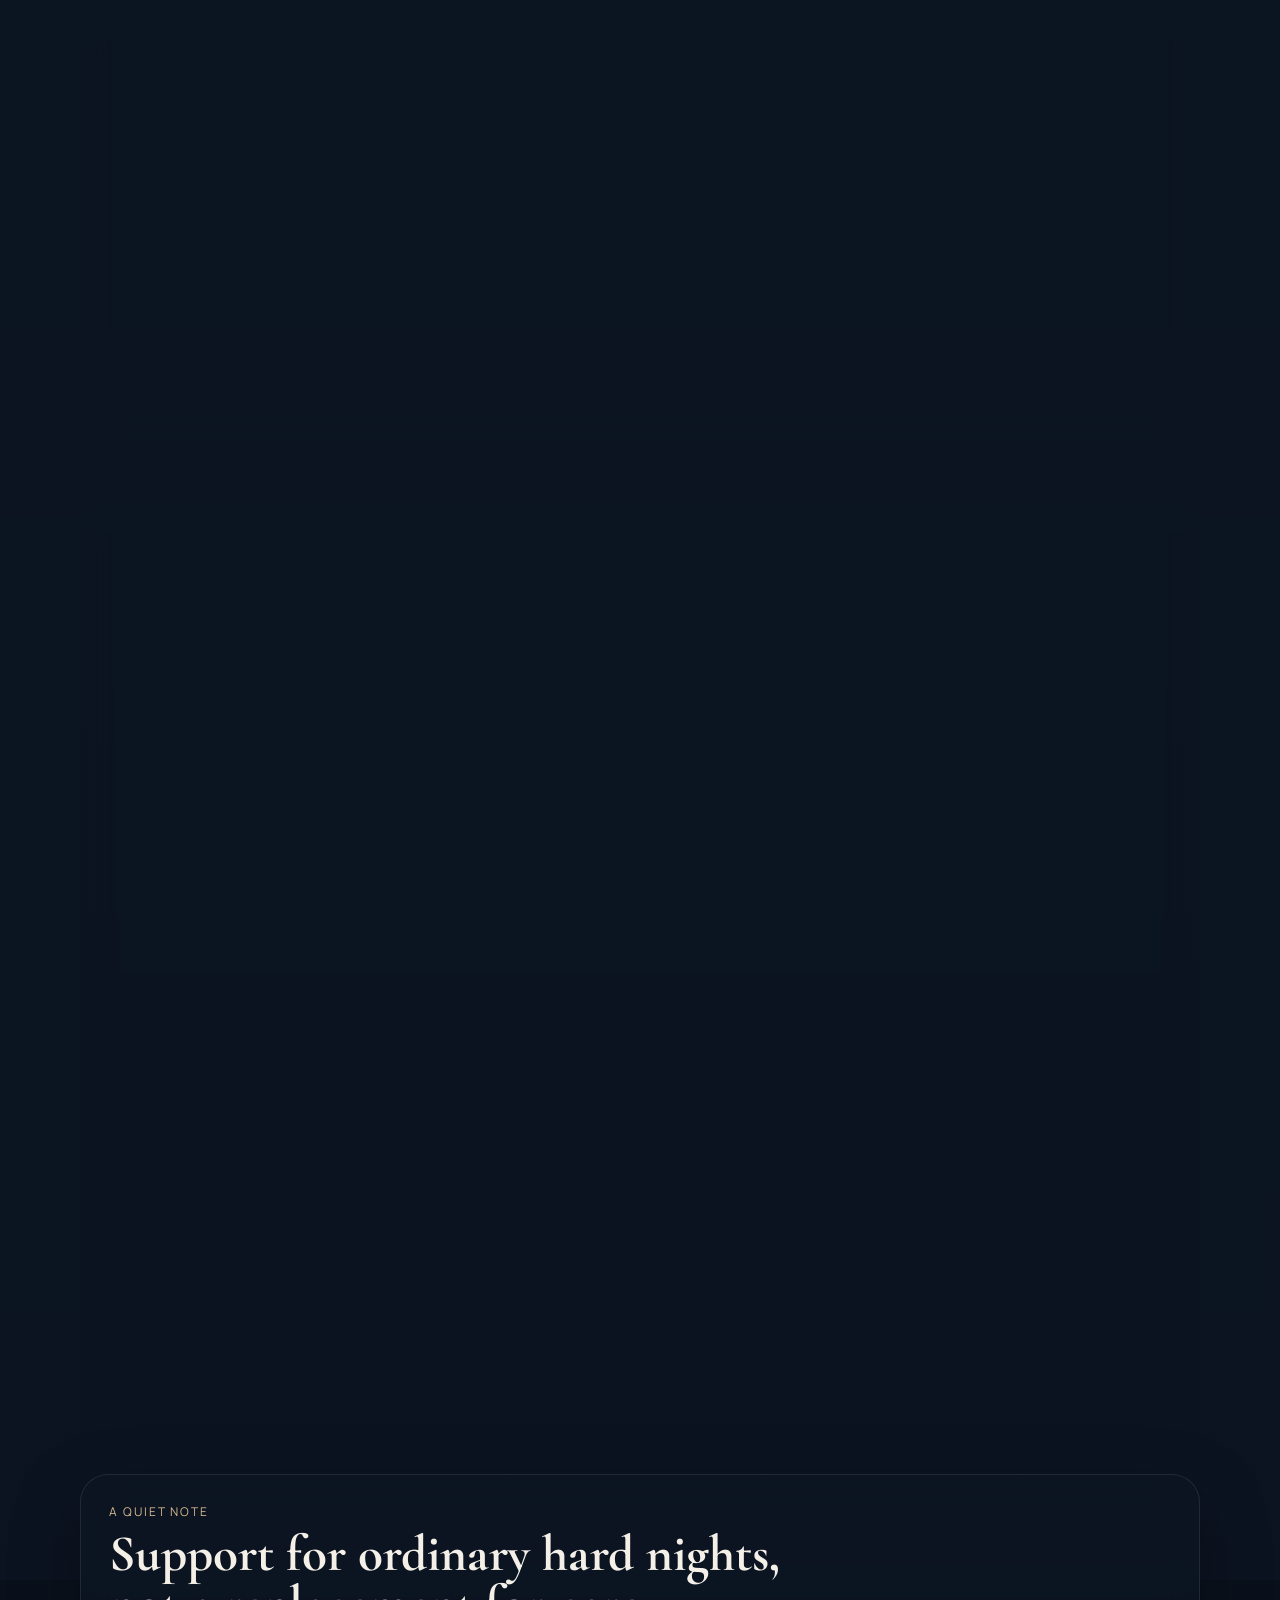
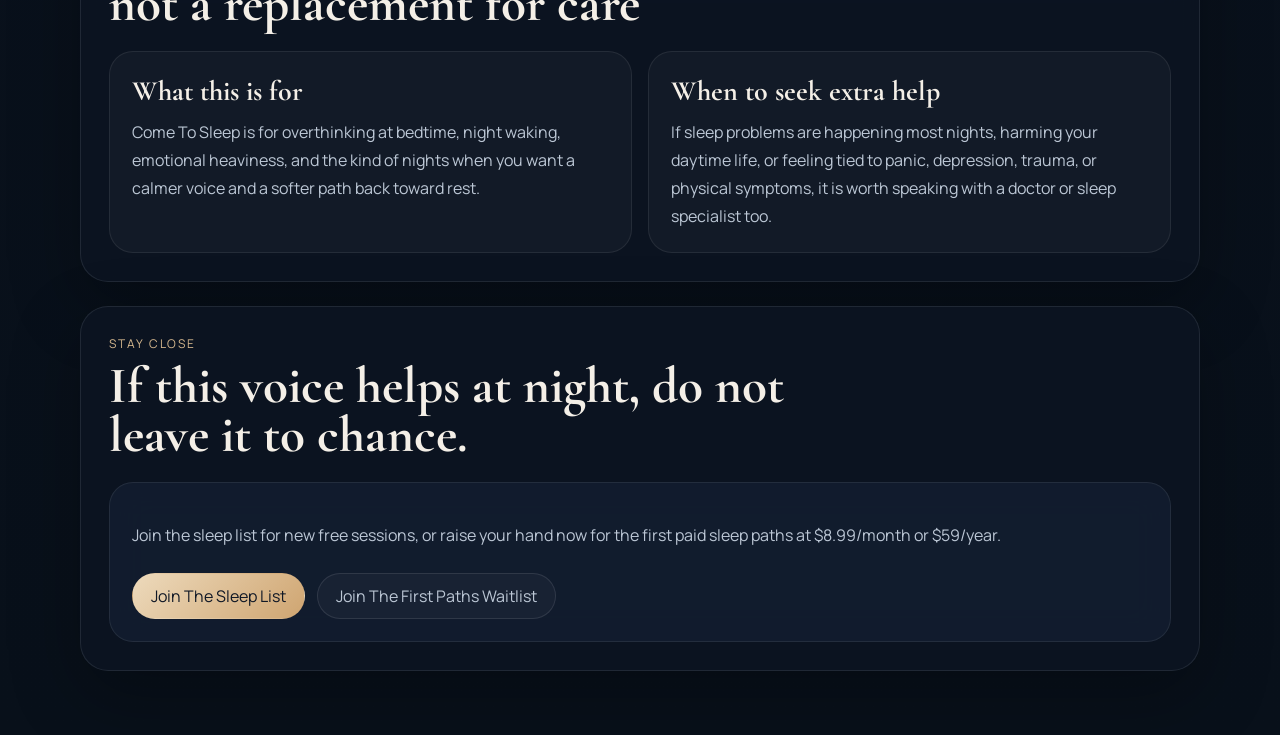
==== commit 8951131f: "Add product guidance and trust sections" ====
--- a/website/index.html
+++ b/website/index.html
@@ -151,6 +151,31 @@
           <p class="library-status" id="library-status">Gathering the latest gentle sleep sessions...</p>
         </section>
 
+        <section class="section how-section" id="how-it-works">
+          <div class="section-intro">
+            <p class="eyebrow">How This Works</p>
+            <h2>A gentler structure for nights that repeat</h2>
+            <p class="section-lead">This is not just a pile of audio. The idea is to help you start with tonight, then notice patterns, then choose the kind of support you need again tomorrow.</p>
+          </div>
+          <div class="how-grid">
+            <article class="how-card">
+              <span>01</span>
+              <h3>Start with tonight</h3>
+              <p>Choose the night that feels closest and begin with one session instead of searching through too many options.</p>
+            </article>
+            <article class="how-card">
+              <span>02</span>
+              <h3>Notice what repeats</h3>
+              <p>If the same kind of night keeps returning, treat it like a pattern, not a personal failure.</p>
+            </article>
+            <article class="how-card">
+              <span>03</span>
+              <h3>Follow a steadier path</h3>
+              <p>Member paths are meant for the nights that come back again and again, like bedtime overthinking or waking at 3am.</p>
+            </article>
+          </div>
+        </section>
+
         <section class="section membership-section" id="membership">
           <div class="section-intro">
             <p class="eyebrow">Membership</p>
@@ -205,6 +230,23 @@
           </div>
         </section>
 
+        <section class="section trust-section" id="extra-help">
+          <div class="section-intro">
+            <p class="eyebrow">A Quiet Note</p>
+            <h2>Support for ordinary hard nights, not a replacement for care</h2>
+          </div>
+          <div class="trust-grid">
+            <article class="trust-card">
+              <h3>What this is for</h3>
+              <p>Come To Sleep is for overthinking at bedtime, night waking, emotional heaviness, and the kind of nights when you want a calmer voice and a softer path back toward rest.</p>
+            </article>
+            <article class="trust-card">
+              <h3>When to seek extra help</h3>
+              <p>If sleep problems are happening most nights, harming your daytime life, or feeling tied to panic, depression, trauma, or physical symptoms, it is worth speaking with a doctor or sleep specialist too.</p>
+            </article>
+          </div>
+        </section>
+
         <section class="section contact-section" id="contact">
           <div class="section-intro">
             <p class="eyebrow">Stay Close</p>
@@ -221,8 +263,8 @@
       </main>
     </div>
 
-    <script src="./site-config.js?v=20260329o"></script>
-    <script src="./sessions.js?v=20260329o"></script>
-    <script src="./app.js?v=20260329o"></script>
+    <script src="./site-config.js?v=20260329p"></script>
+    <script src="./sessions.js?v=20260329p"></script>
+    <script src="./app.js?v=20260329p"></script>
   </body>
 </html>
--- a/website/styles.css
+++ b/website/styles.css
@@ -297,7 +297,9 @@
 
 .ritual-grid,
 .featured-grid,
-.membership-grid {
+.membership-grid,
+.how-grid,
+.trust-grid {
   display: grid;
   gap: 16px;
 }
@@ -310,11 +312,21 @@
   grid-template-columns: repeat(2, minmax(0, 1fr));
 }
 
+.how-grid {
+  grid-template-columns: repeat(3, minmax(0, 1fr));
+}
+
+.trust-grid {
+  grid-template-columns: repeat(2, minmax(0, 1fr));
+}
+
 .ritual-grid article {
   padding: 22px;
 }
 
-.membership-card {
+.membership-card,
+.how-card,
+.trust-card {
   padding: 22px;
 }
 
@@ -362,6 +374,33 @@
 
 .membership-note p {
   margin: 0;
+  color: var(--muted);
+  line-height: 1.75;
+}
+
+.how-card,
+.trust-card {
+  border: 1px solid rgba(255, 255, 255, 0.08);
+  border-radius: 24px;
+  background: rgba(255, 255, 255, 0.03);
+}
+
+.how-card span {
+  display: inline-flex;
+  width: 38px;
+  height: 38px;
+  align-items: center;
+  justify-content: center;
+  border-radius: 50%;
+  background: linear-gradient(135deg, #eddabc, #cfa571);
+  color: #101826;
+  font-weight: 700;
+  margin-bottom: 14px;
+}
+
+.how-card p,
+.trust-card p {
+  margin: 10px 0 0;
   color: var(--muted);
   line-height: 1.75;
 }
@@ -699,7 +738,9 @@
   .featured-grid,
   .membership-grid,
   .session-grid,
-  .path-preview-grid {
+  .path-preview-grid,
+  .how-grid,
+  .trust-grid {
     grid-template-columns: 1fr;
   }
 
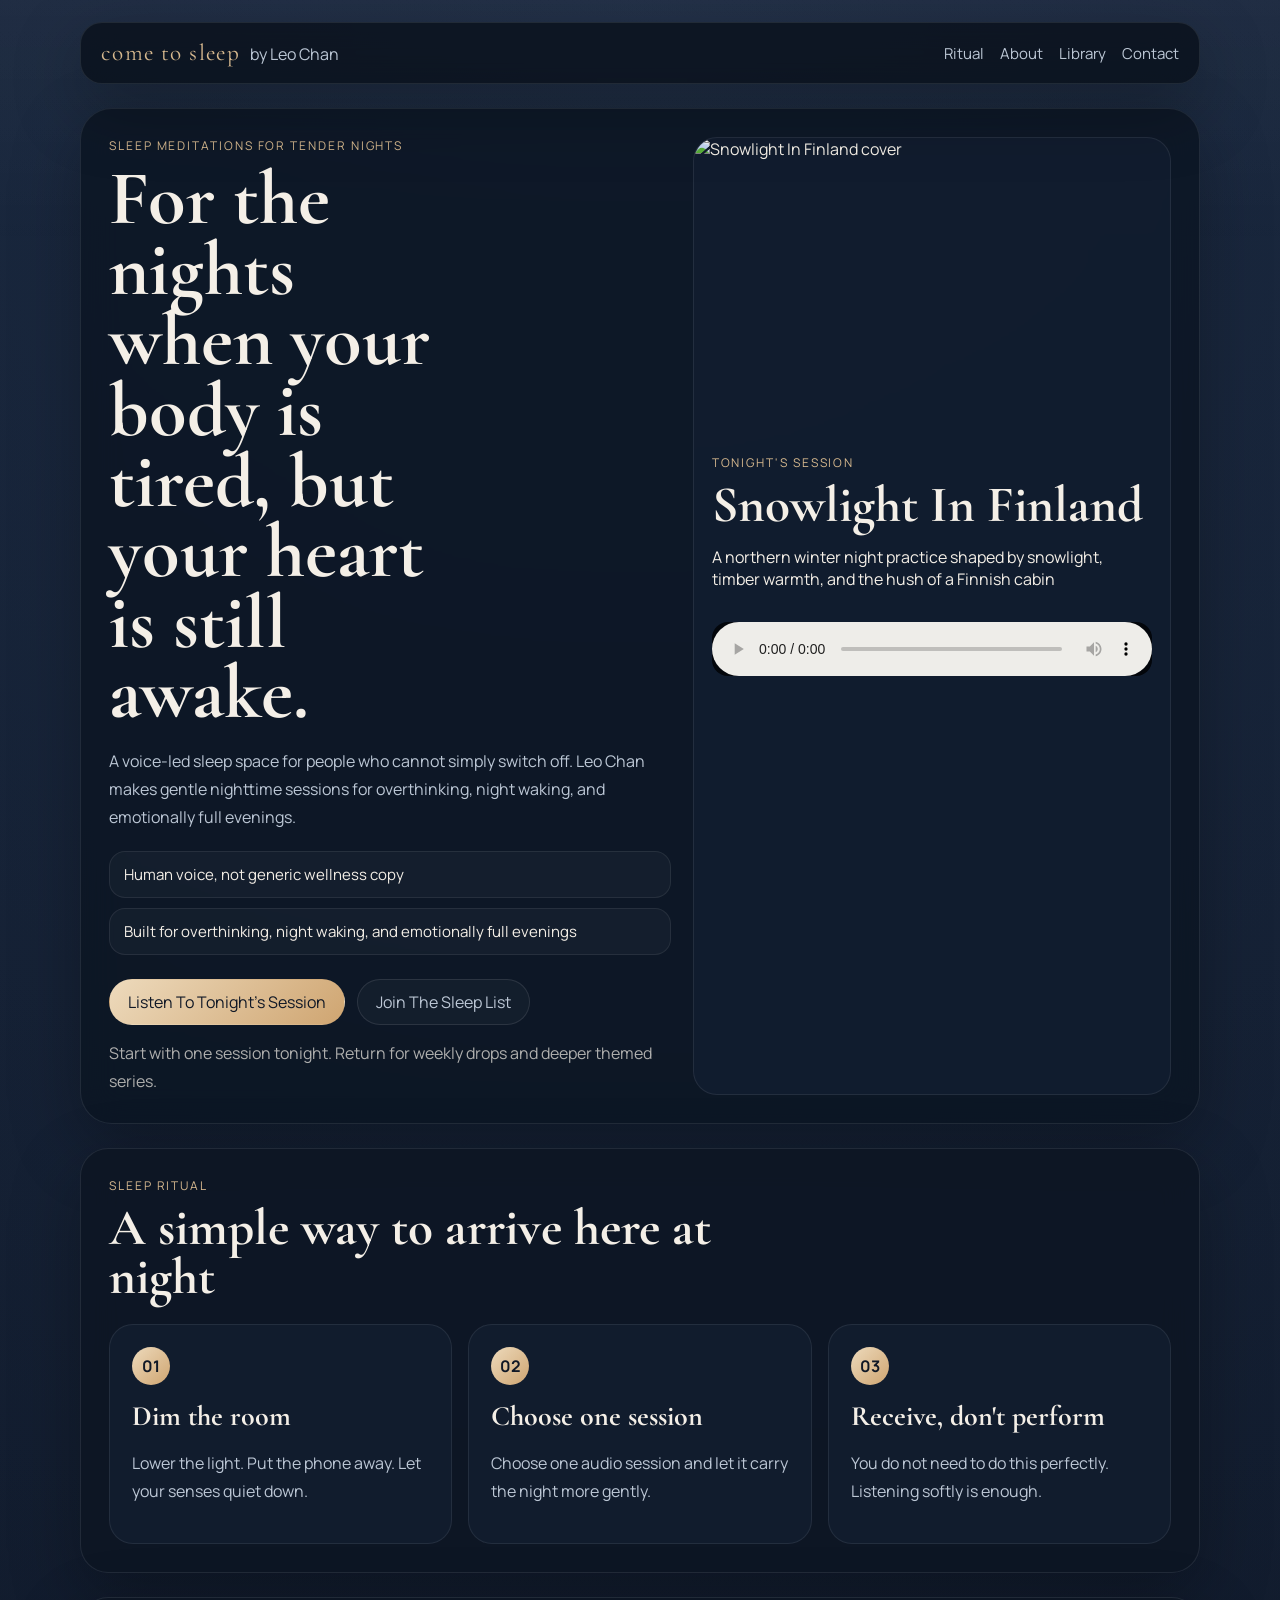
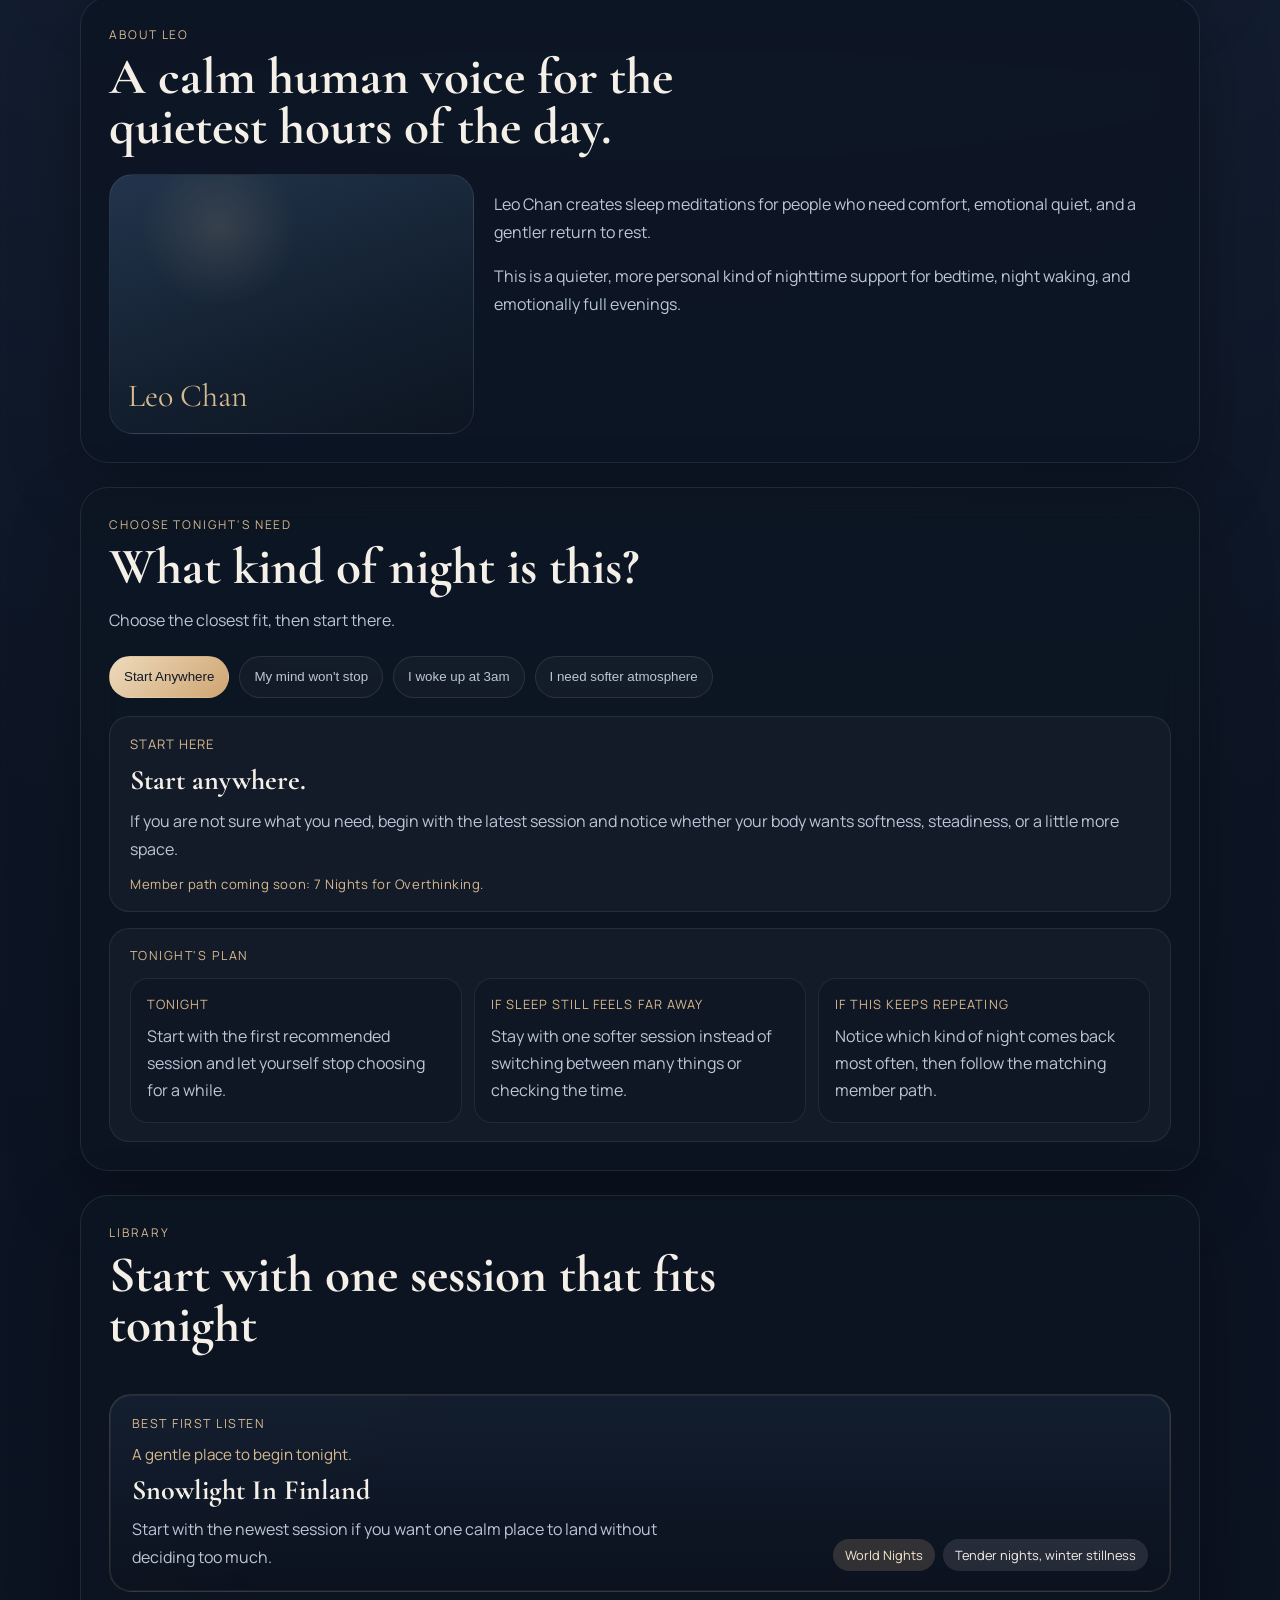
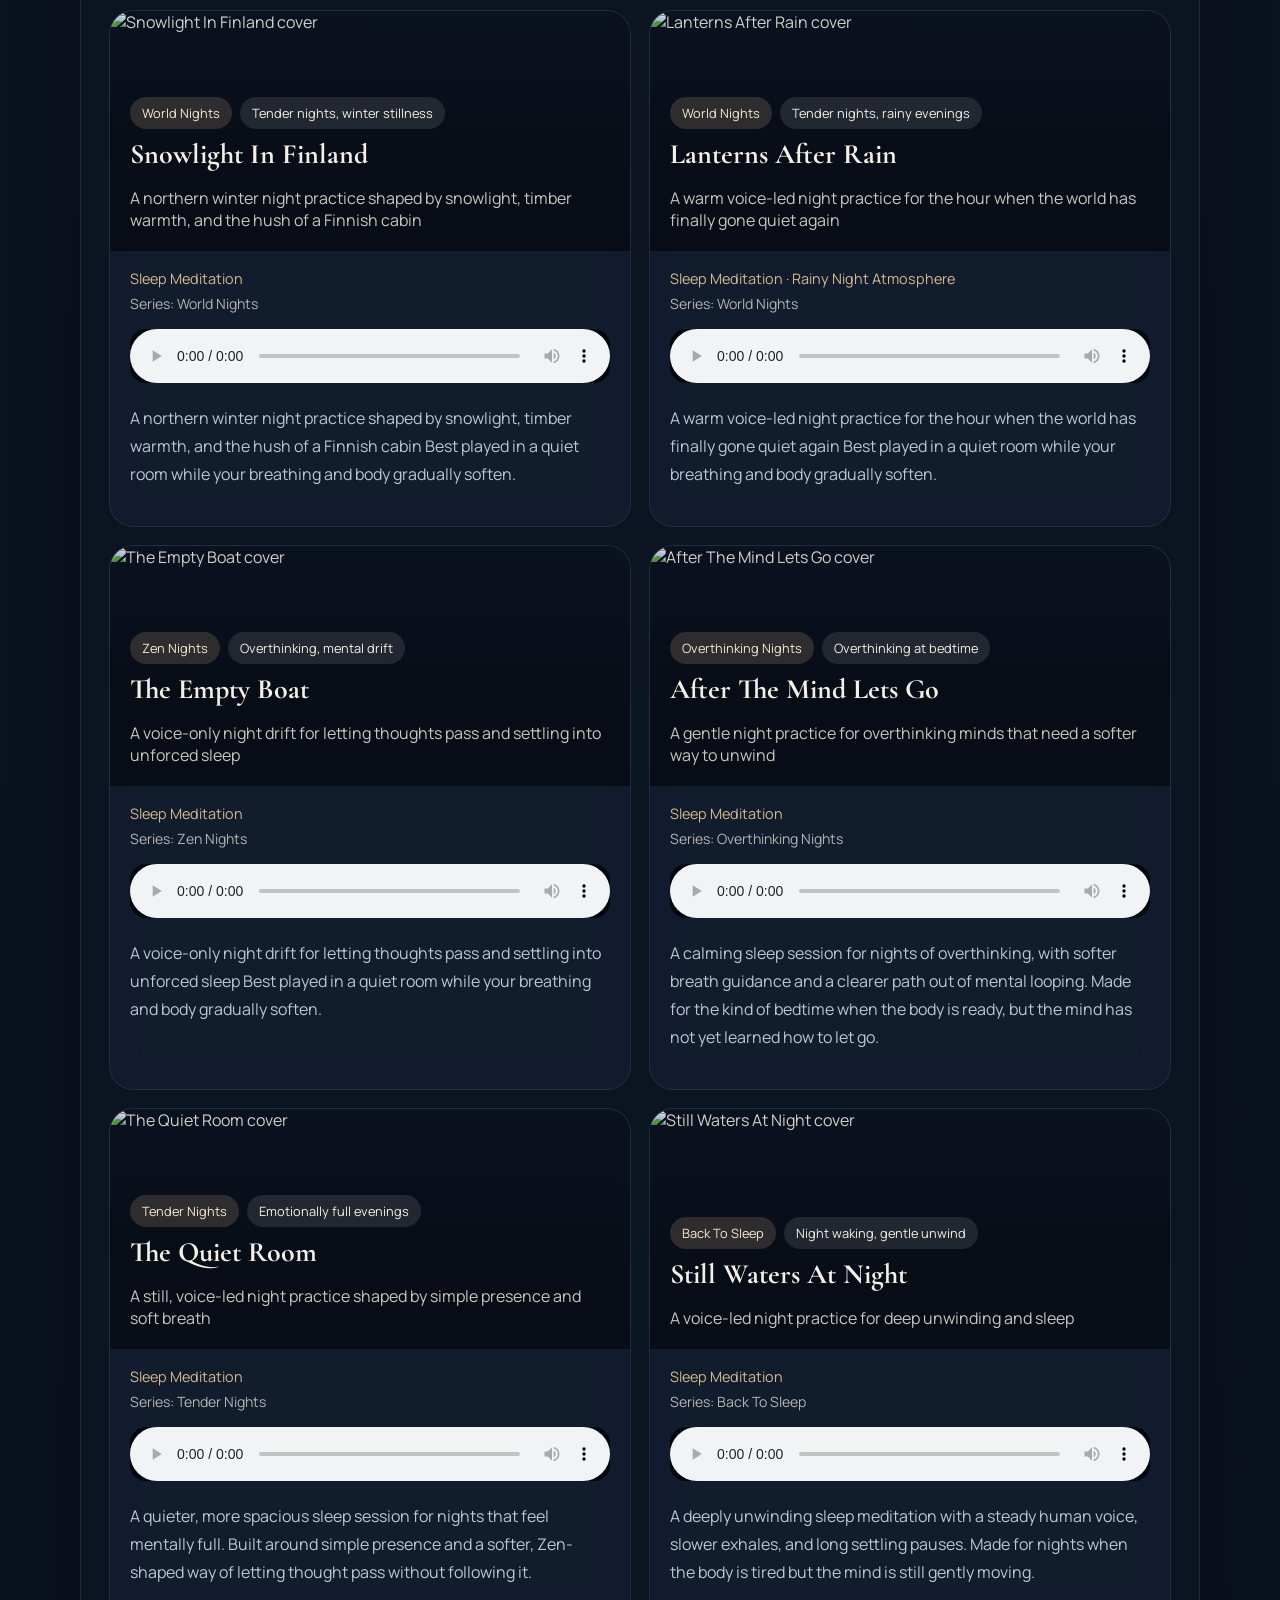
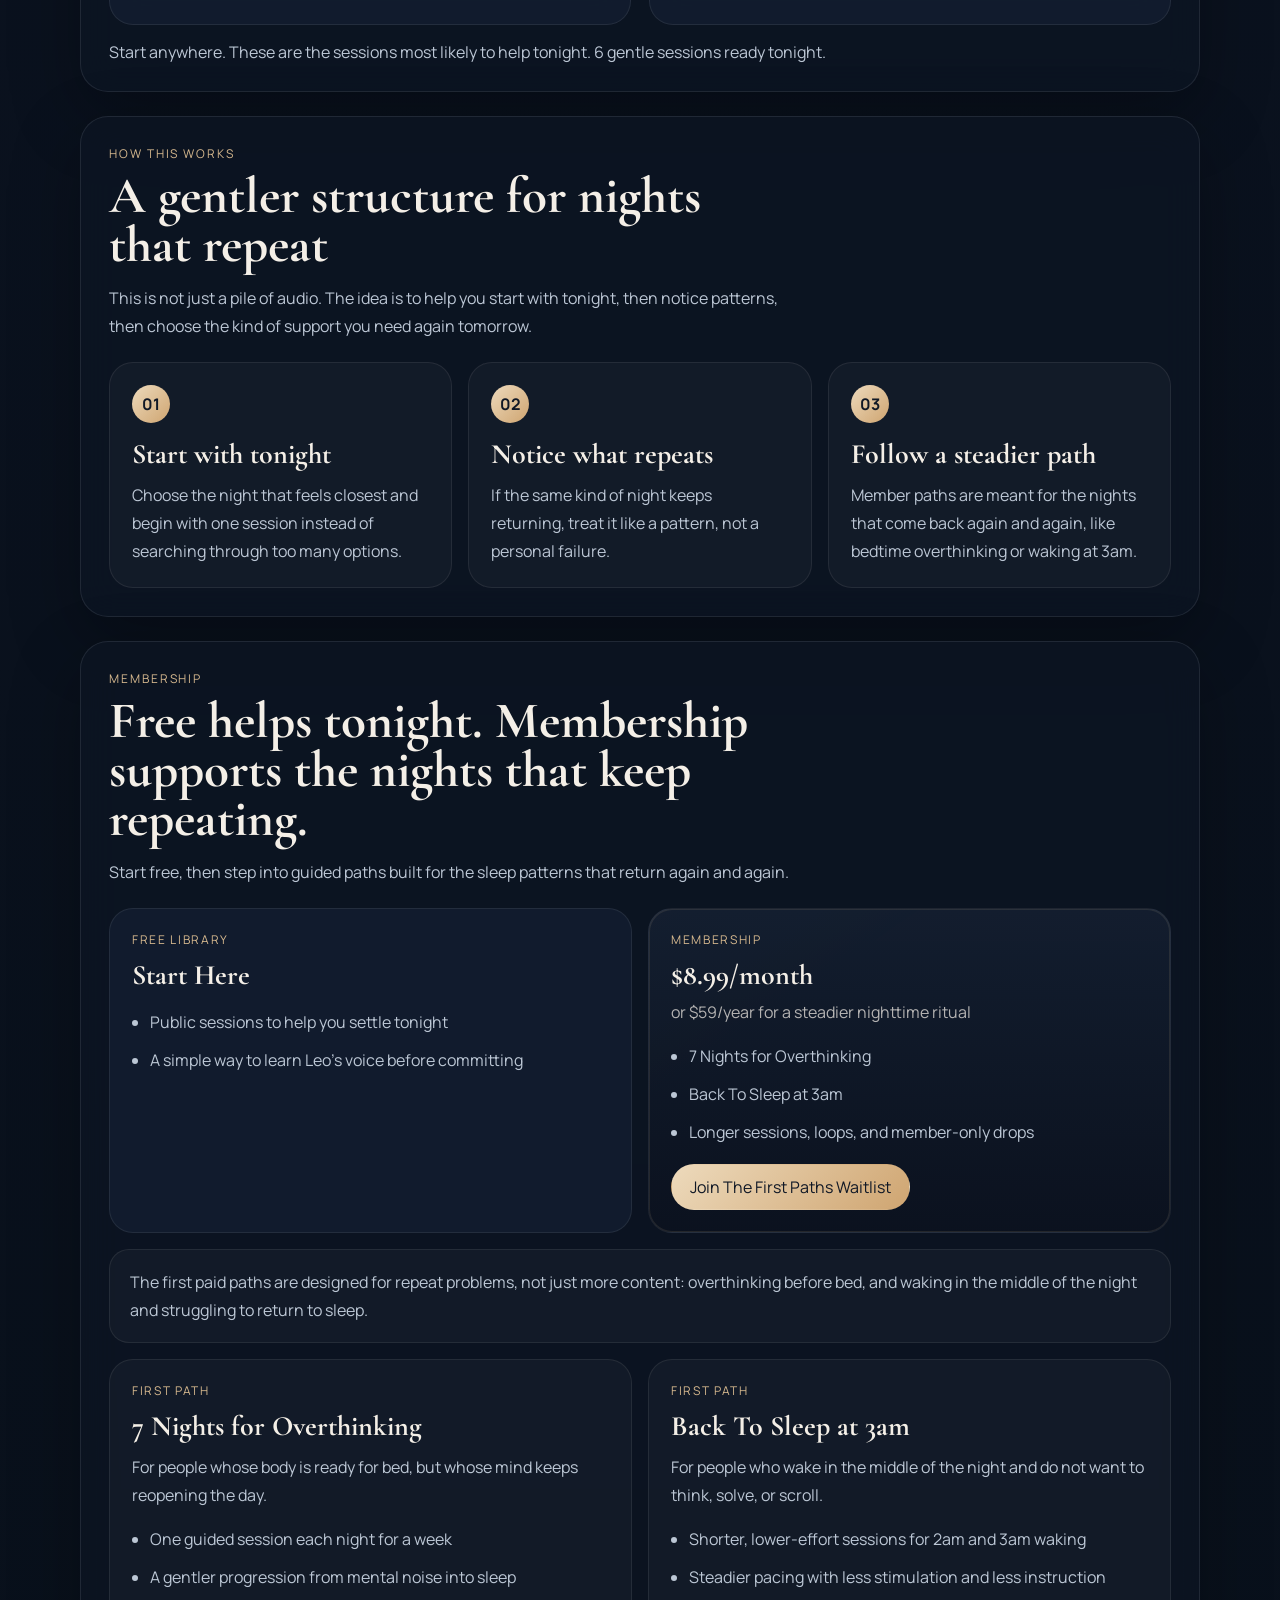
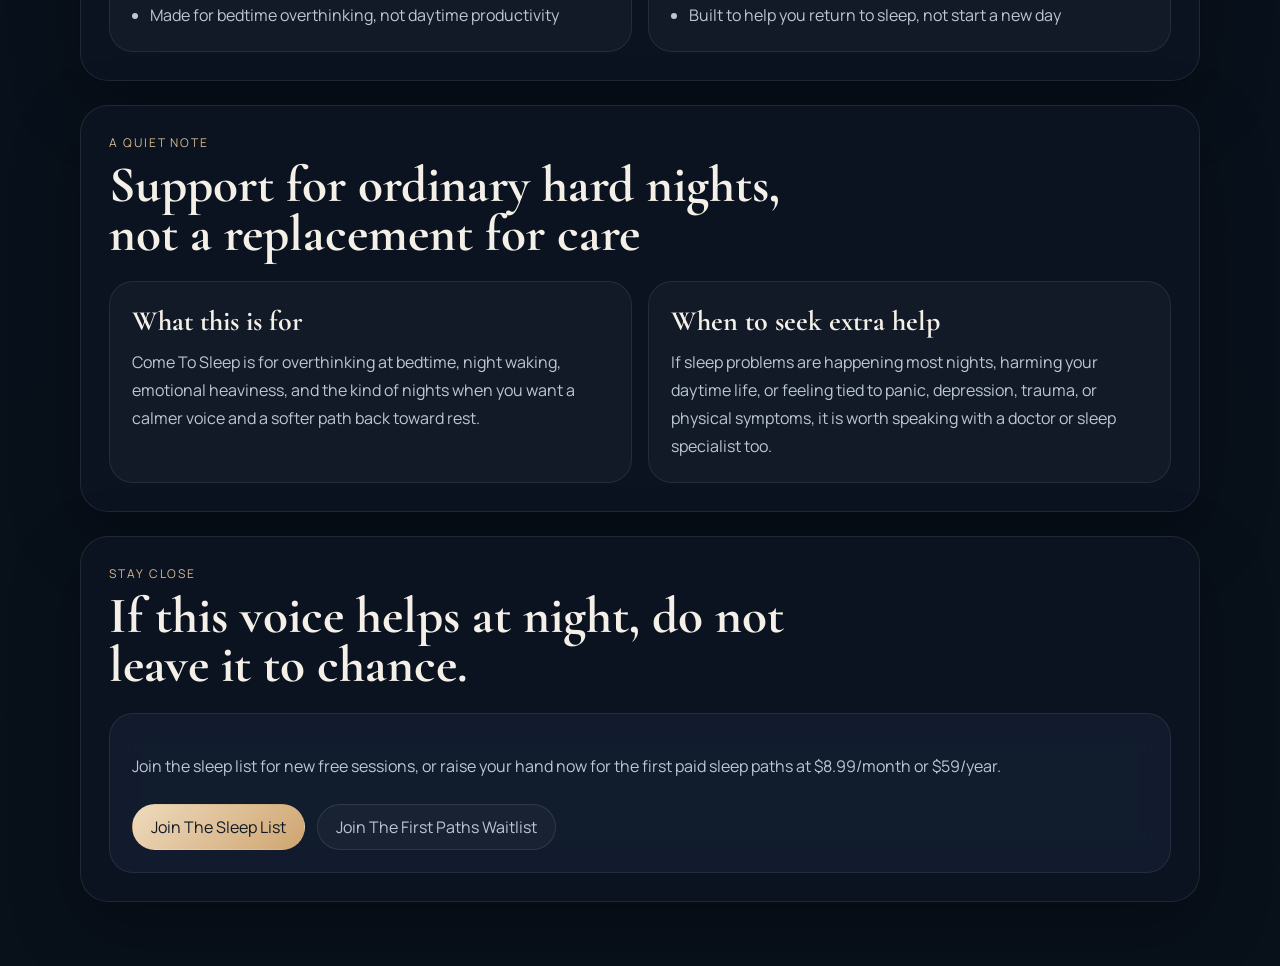
==== commit 397b2af7: "Add guided tonight plan for each path" ====
--- a/website/index.html
+++ b/website/index.html
@@ -136,6 +136,10 @@
             </p>
             <p class="journey-context-note" id="journey-context-note">Member path coming soon: 7 Nights for Overthinking.</p>
           </div>
+          <div class="journey-plan" id="journey-plan">
+            <p class="journey-plan-label">Tonight's Plan</p>
+            <div class="journey-plan-grid" id="journey-plan-grid"></div>
+          </div>
         </section>
 
         <section class="section library-section" id="library">
@@ -263,8 +267,8 @@
       </main>
     </div>
 
-    <script src="./site-config.js?v=20260329p"></script>
-    <script src="./sessions.js?v=20260329p"></script>
-    <script src="./app.js?v=20260329p"></script>
+    <script src="./site-config.js?v=20260329q"></script>
+    <script src="./sessions.js?v=20260329q"></script>
+    <script src="./app.js?v=20260329q"></script>
   </body>
 </html>
--- a/website/styles.css
+++ b/website/styles.css
@@ -533,6 +533,52 @@
   text-transform: none;
 }
 
+.journey-plan {
+  margin-top: 16px;
+  padding: 18px 20px;
+  border: 1px solid rgba(255, 255, 255, 0.08);
+  border-radius: 20px;
+  background: rgba(255, 255, 255, 0.03);
+}
+
+.journey-plan-label,
+.journey-plan-step {
+  margin: 0;
+  color: var(--accent);
+}
+
+.journey-plan-label {
+  font-size: 0.78rem;
+  letter-spacing: 0.12em;
+  text-transform: uppercase;
+}
+
+.journey-plan-grid {
+  display: grid;
+  grid-template-columns: repeat(3, minmax(0, 1fr));
+  gap: 12px;
+  margin-top: 14px;
+}
+
+.journey-plan-card {
+  padding: 16px 16px 18px;
+  border: 1px solid rgba(255, 255, 255, 0.08);
+  border-radius: 18px;
+  background: rgba(10, 16, 28, 0.34);
+}
+
+.journey-plan-step {
+  font-size: 0.8rem;
+  letter-spacing: 0.08em;
+  text-transform: uppercase;
+}
+
+.journey-plan-text {
+  margin: 10px 0 0;
+  color: var(--muted);
+  line-height: 1.7;
+}
+
 .library-focus {
   margin-bottom: 18px;
   padding: 20px 22px;
@@ -740,7 +786,8 @@
   .session-grid,
   .path-preview-grid,
   .how-grid,
-  .trust-grid {
+  .trust-grid,
+  .journey-plan-grid {
     grid-template-columns: 1fr;
   }
 
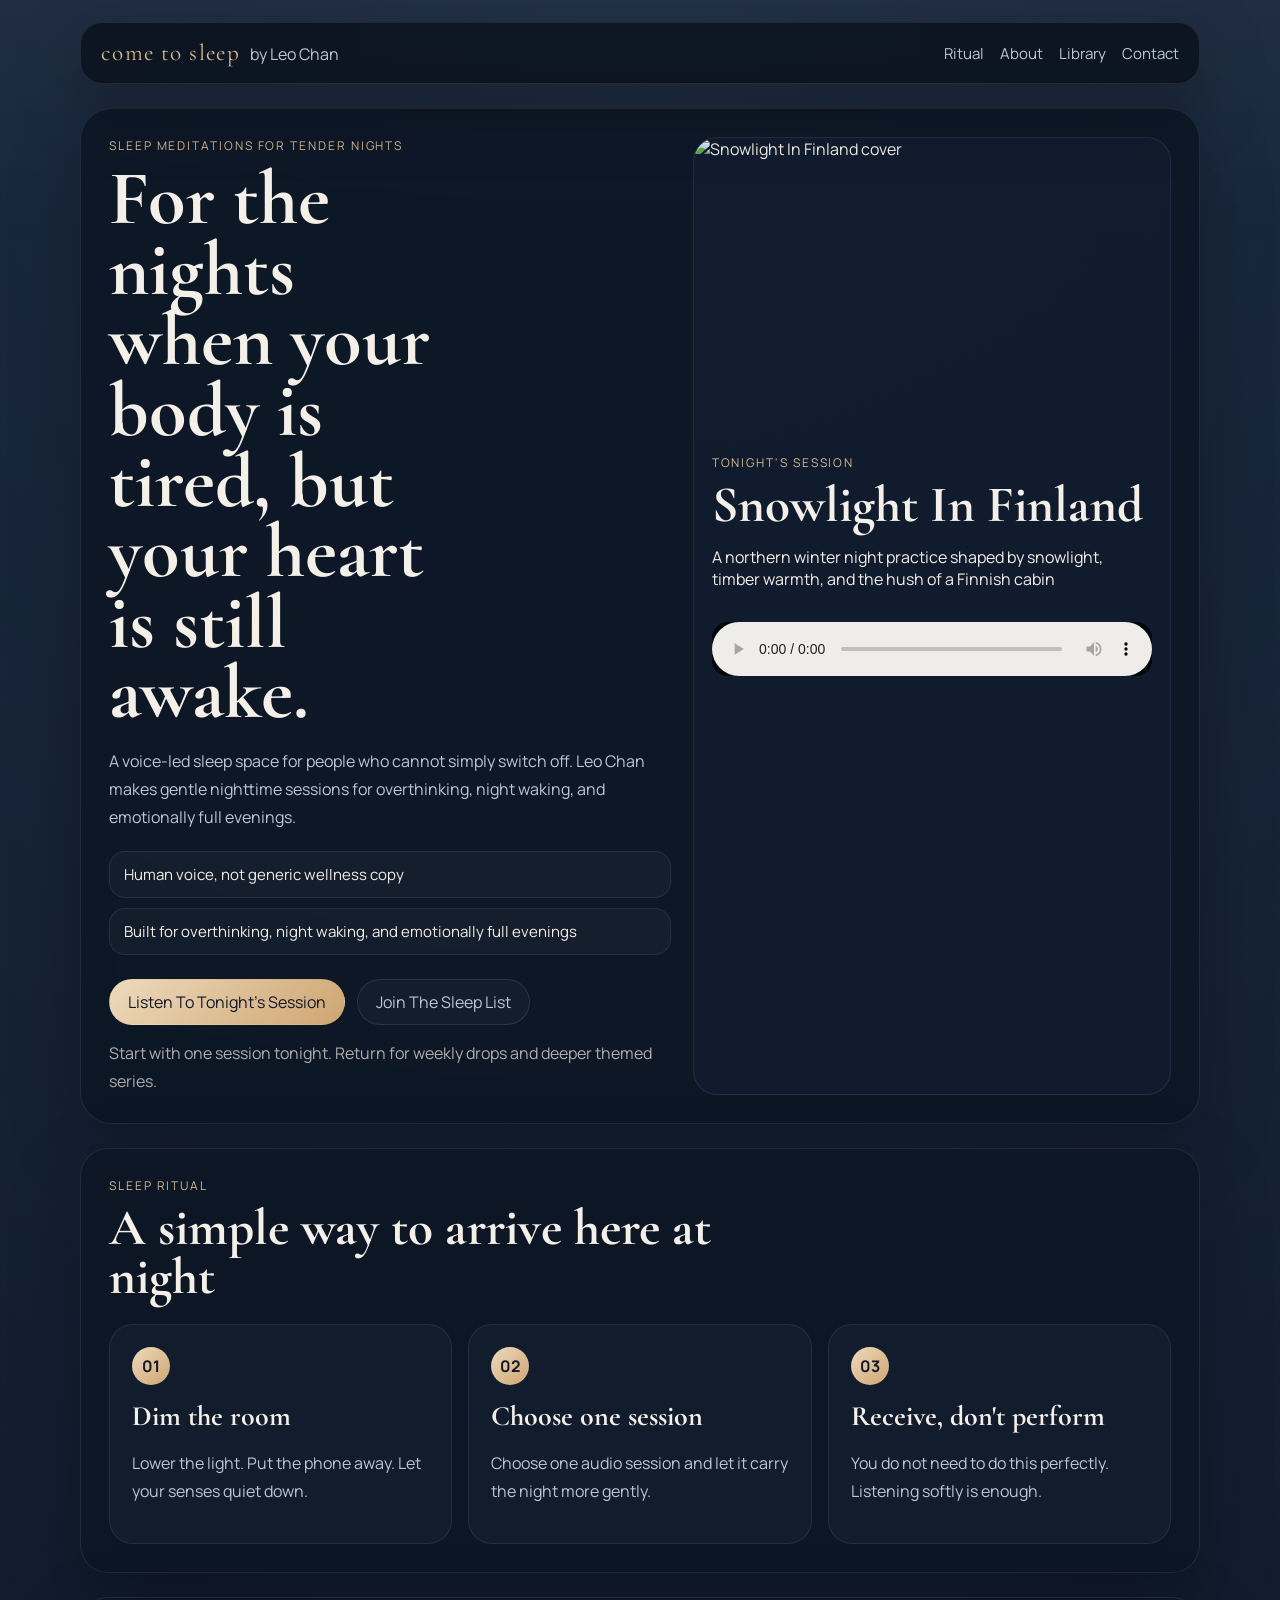
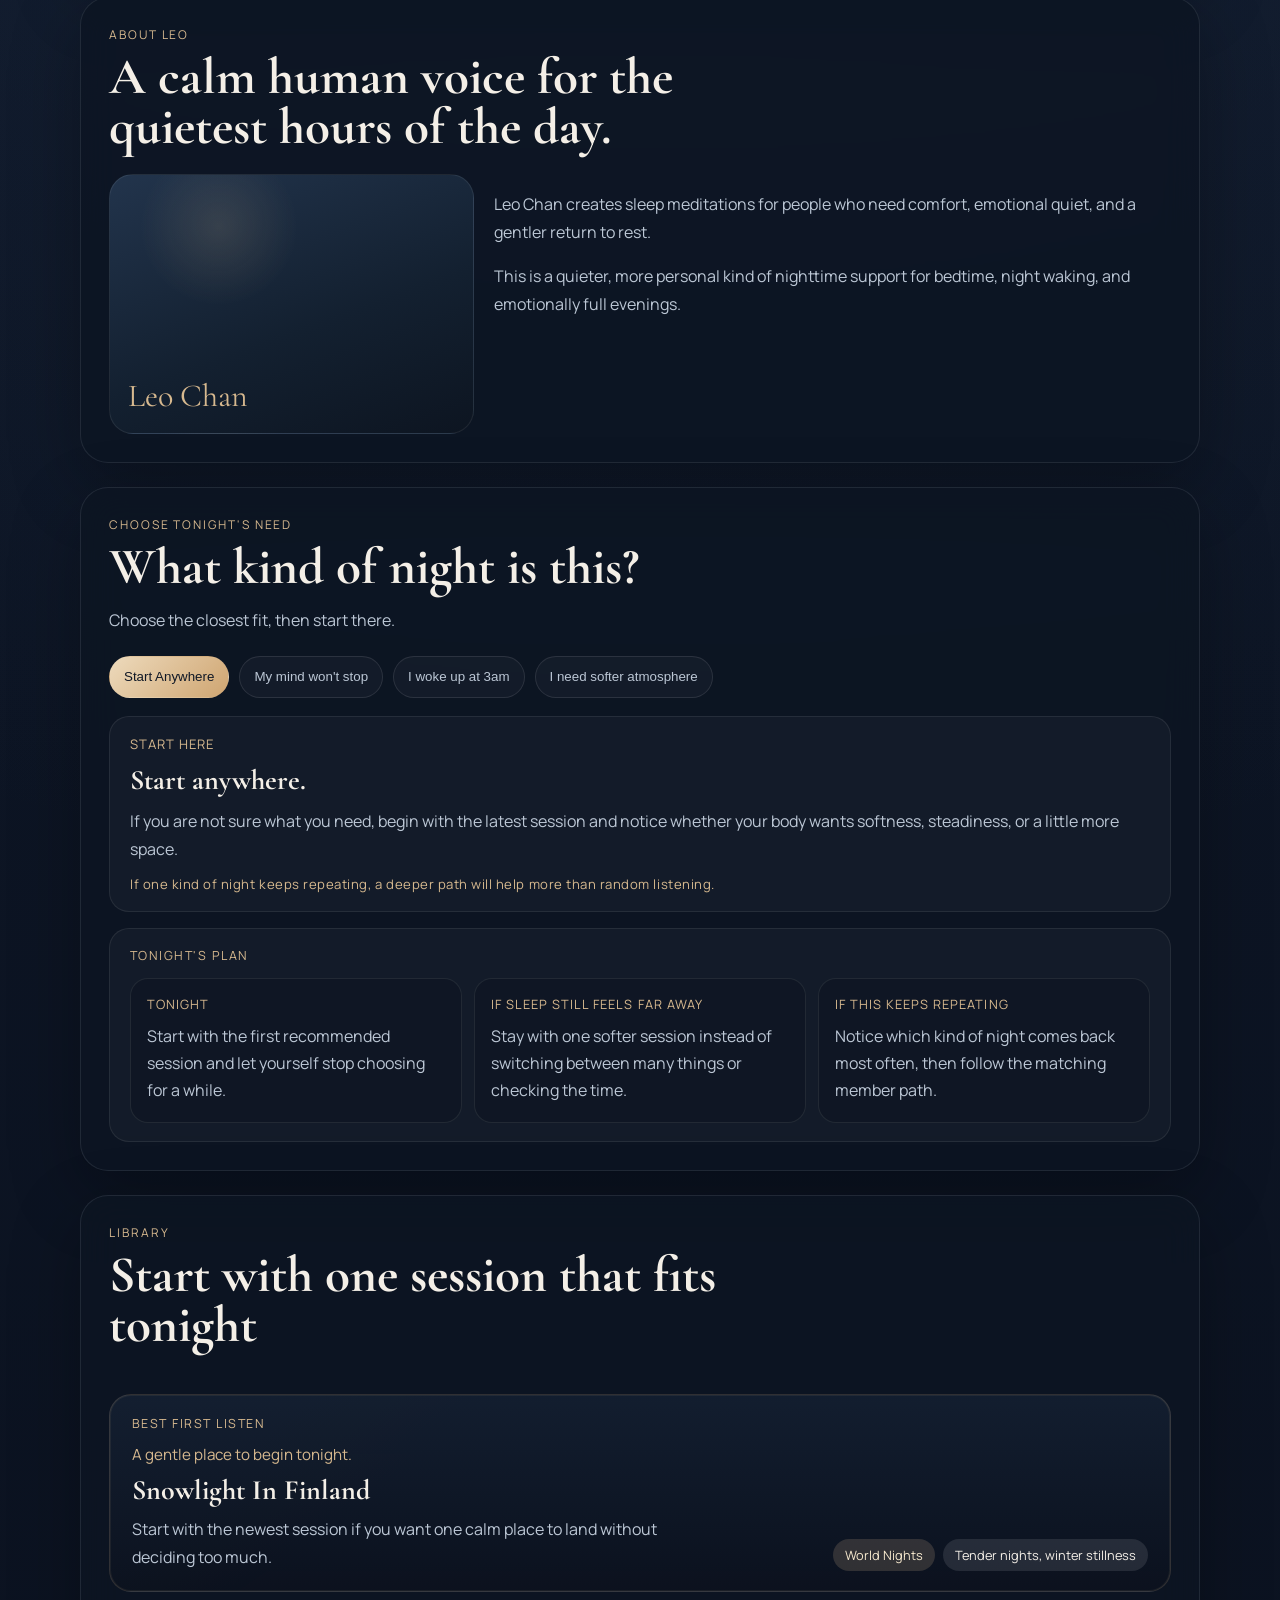
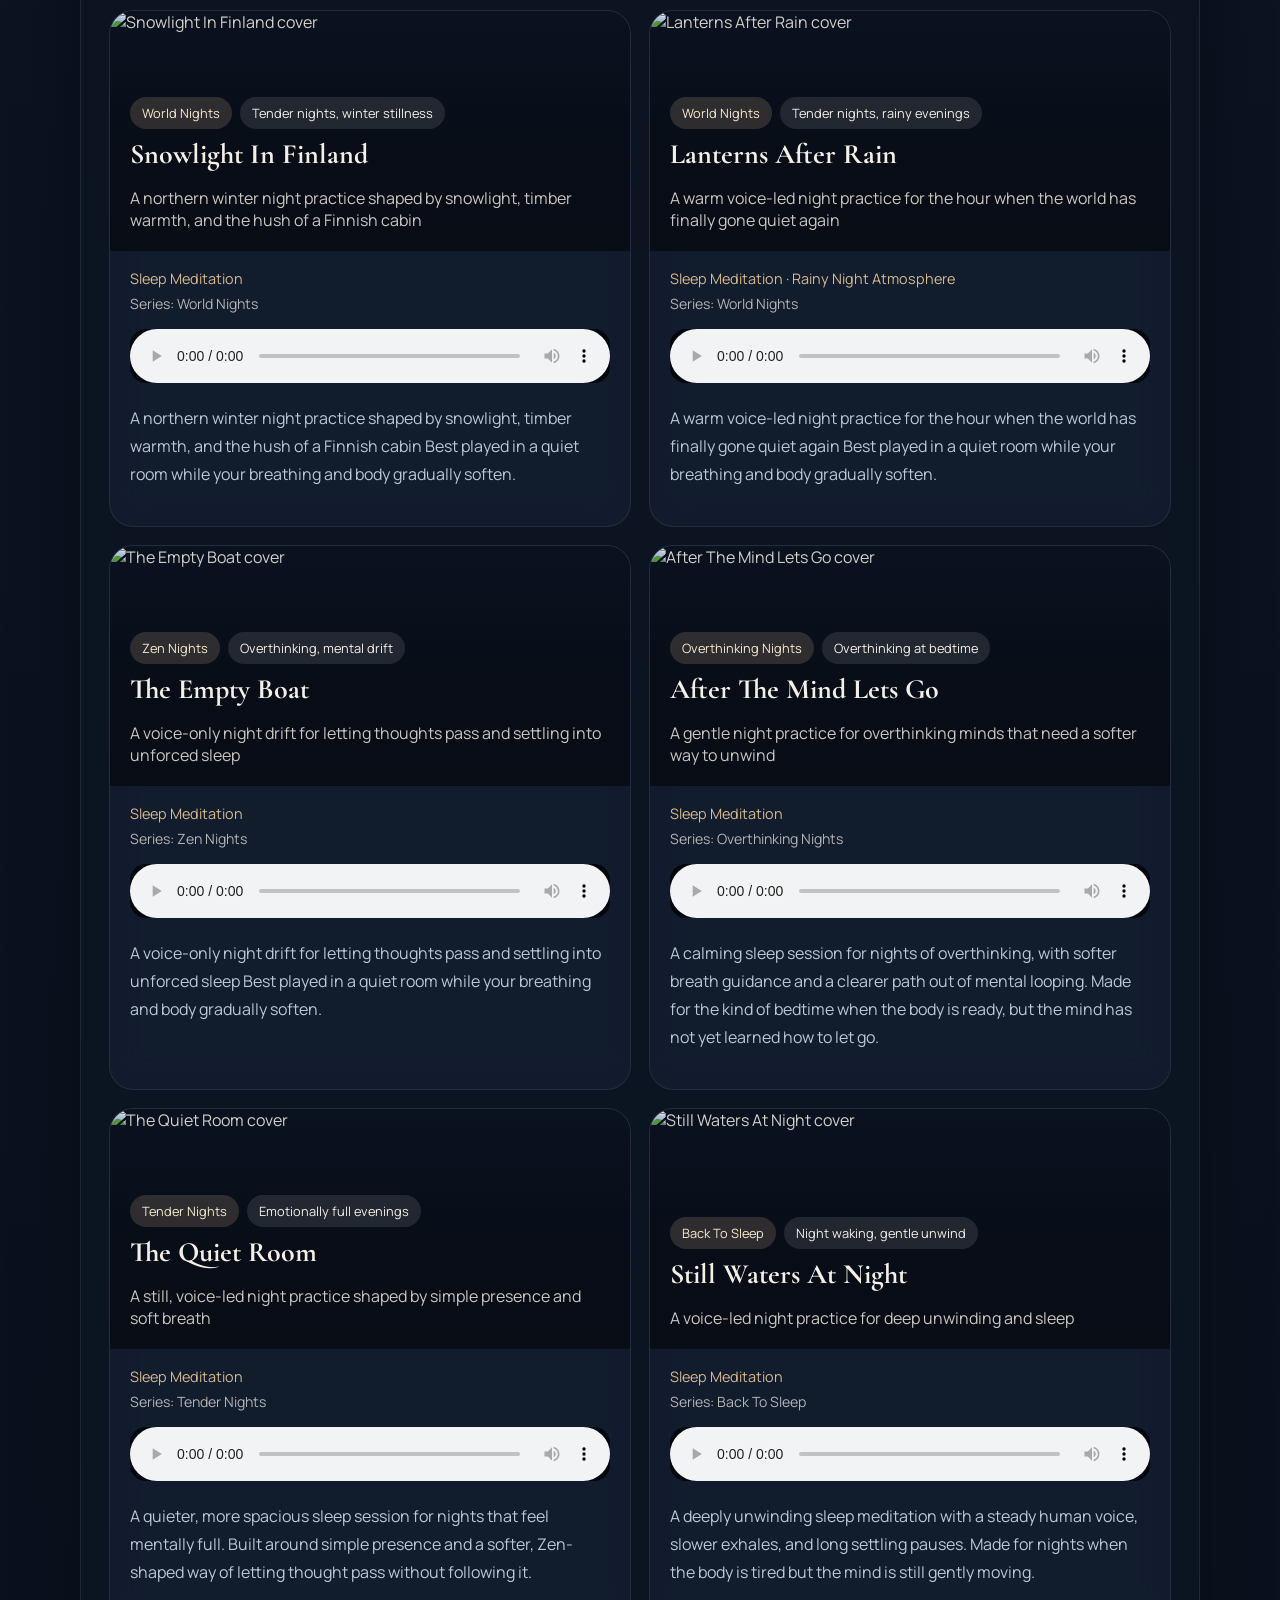
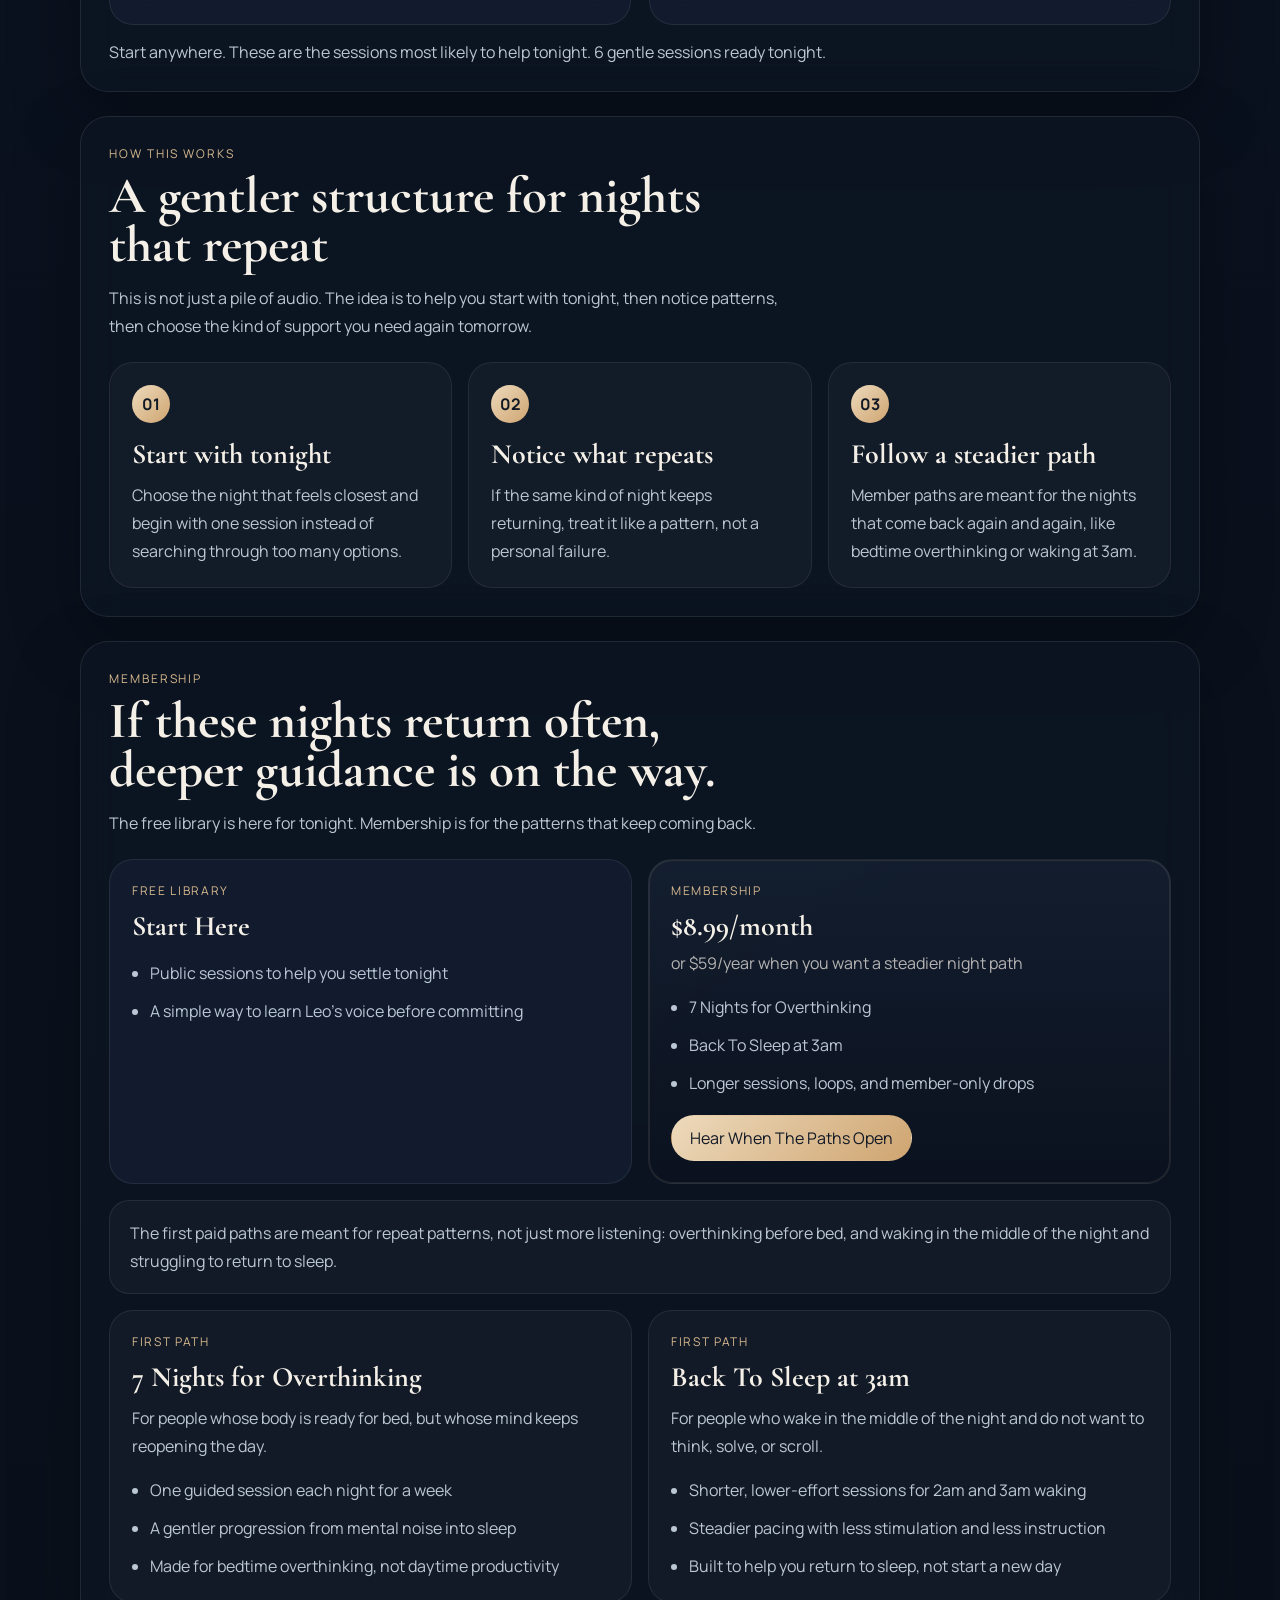
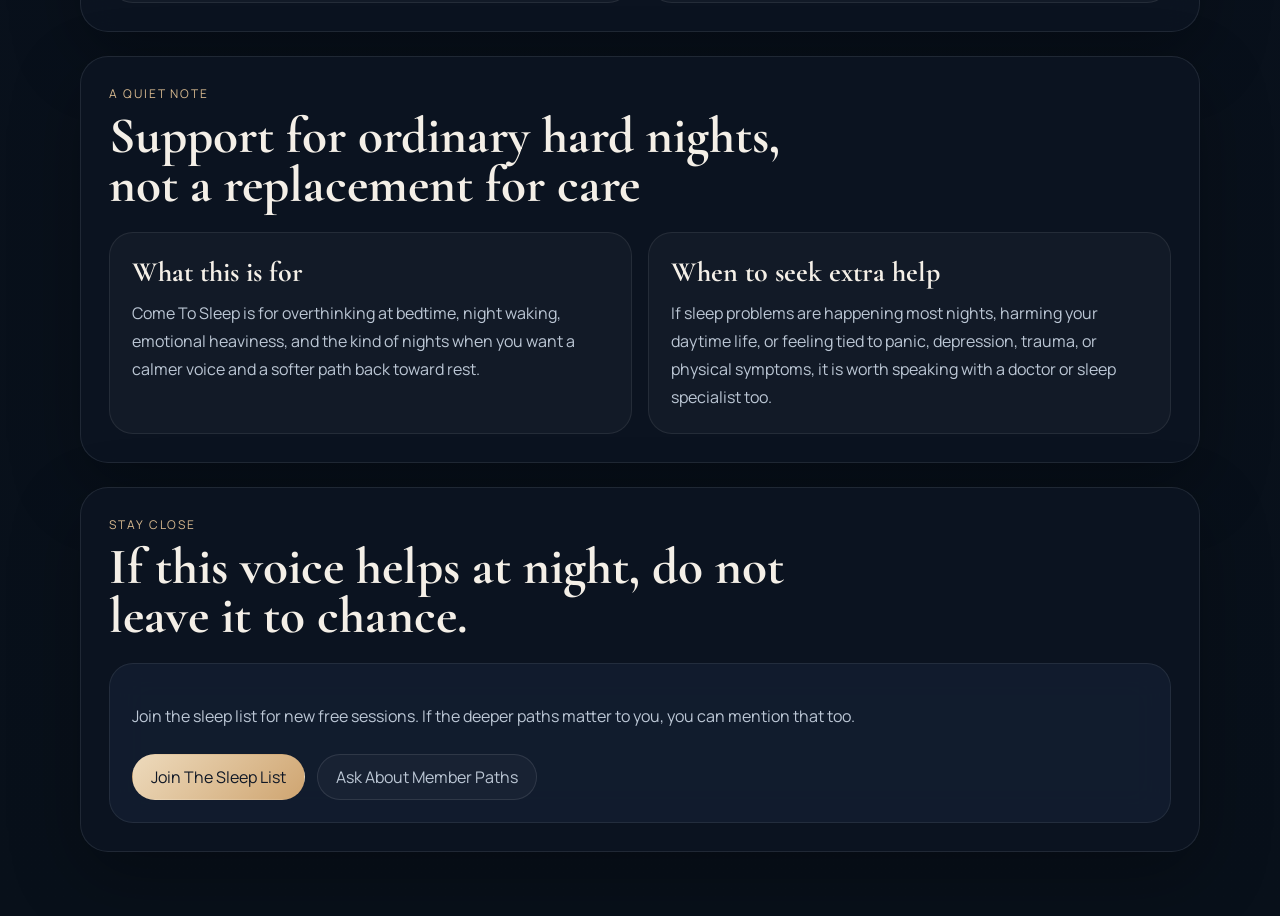
==== commit e3c0da93: "Soften membership pressure across homepage" ====
--- a/website/index.html
+++ b/website/index.html
@@ -183,8 +183,8 @@
         <section class="section membership-section" id="membership">
           <div class="section-intro">
             <p class="eyebrow">Membership</p>
-            <h2>Free helps tonight. Membership supports the nights that keep repeating.</h2>
-            <p class="section-lead">Start free, then step into guided paths built for the sleep patterns that return again and again.</p>
+            <h2>If these nights return often, deeper guidance is on the way.</h2>
+            <p class="section-lead">The free library is here for tonight. Membership is for the patterns that keep coming back.</p>
           </div>
           <div class="membership-grid">
             <article class="membership-card">
@@ -198,17 +198,17 @@
             <article class="membership-card membership-card-featured">
               <p class="membership-tier">Membership</p>
               <h3>$8.99/month</h3>
-              <p class="membership-price-note">or $59/year for a steadier nighttime ritual</p>
+              <p class="membership-price-note">or $59/year when you want a steadier night path</p>
               <ul class="membership-list">
                 <li>7 Nights for Overthinking</li>
                 <li>Back To Sleep at 3am</li>
                 <li>Longer sessions, loops, and member-only drops</li>
               </ul>
-              <a class="button button-primary membership-button" href="mailto:hello@example.com?subject=Membership%20Waitlist">Join The First Paths Waitlist</a>
+              <a class="button button-primary membership-button" href="mailto:hello@example.com?subject=Member%20Paths">Hear When The Paths Open</a>
             </article>
           </div>
           <div class="membership-note">
-            <p>The first paid paths are designed for repeat problems, not just more content: overthinking before bed, and waking in the middle of the night and struggling to return to sleep.</p>
+            <p>The first paid paths are meant for repeat patterns, not just more listening: overthinking before bed, and waking in the middle of the night and struggling to return to sleep.</p>
           </div>
           <div class="path-preview-grid">
             <article class="path-preview-card">
@@ -257,18 +257,18 @@
             <h2>If this voice helps at night, do not leave it to chance.</h2>
           </div>
           <div class="contact-card">
-            <p>Join the sleep list for new free sessions, or raise your hand now for the first paid sleep paths at $8.99/month or $59/year.</p>
+            <p>Join the sleep list for new free sessions. If the deeper paths matter to you, you can mention that too.</p>
             <div class="hero-actions">
               <a class="button button-primary" href="mailto:hello@example.com?subject=Join%20the%20Sleep%20List">Join The Sleep List</a>
-              <a class="button button-secondary" href="mailto:hello@example.com?subject=Membership%20Waitlist">Join The First Paths Waitlist</a>
+              <a class="button button-secondary" href="mailto:hello@example.com?subject=Member%20Paths">Ask About Member Paths</a>
             </div>
           </div>
         </section>
       </main>
     </div>
 
-    <script src="./site-config.js?v=20260329q"></script>
-    <script src="./sessions.js?v=20260329q"></script>
-    <script src="./app.js?v=20260329q"></script>
+    <script src="./site-config.js?v=20260329r"></script>
+    <script src="./sessions.js?v=20260329r"></script>
+    <script src="./app.js?v=20260329r"></script>
   </body>
 </html>
--- a/website/styles.css
+++ b/website/styles.css
@@ -364,6 +364,10 @@
   margin-top: 18px;
 }
 
+.membership-button.button-primary {
+  align-self: flex-start;
+}
+
 .membership-note {
   margin-top: 16px;
   padding: 18px 20px;
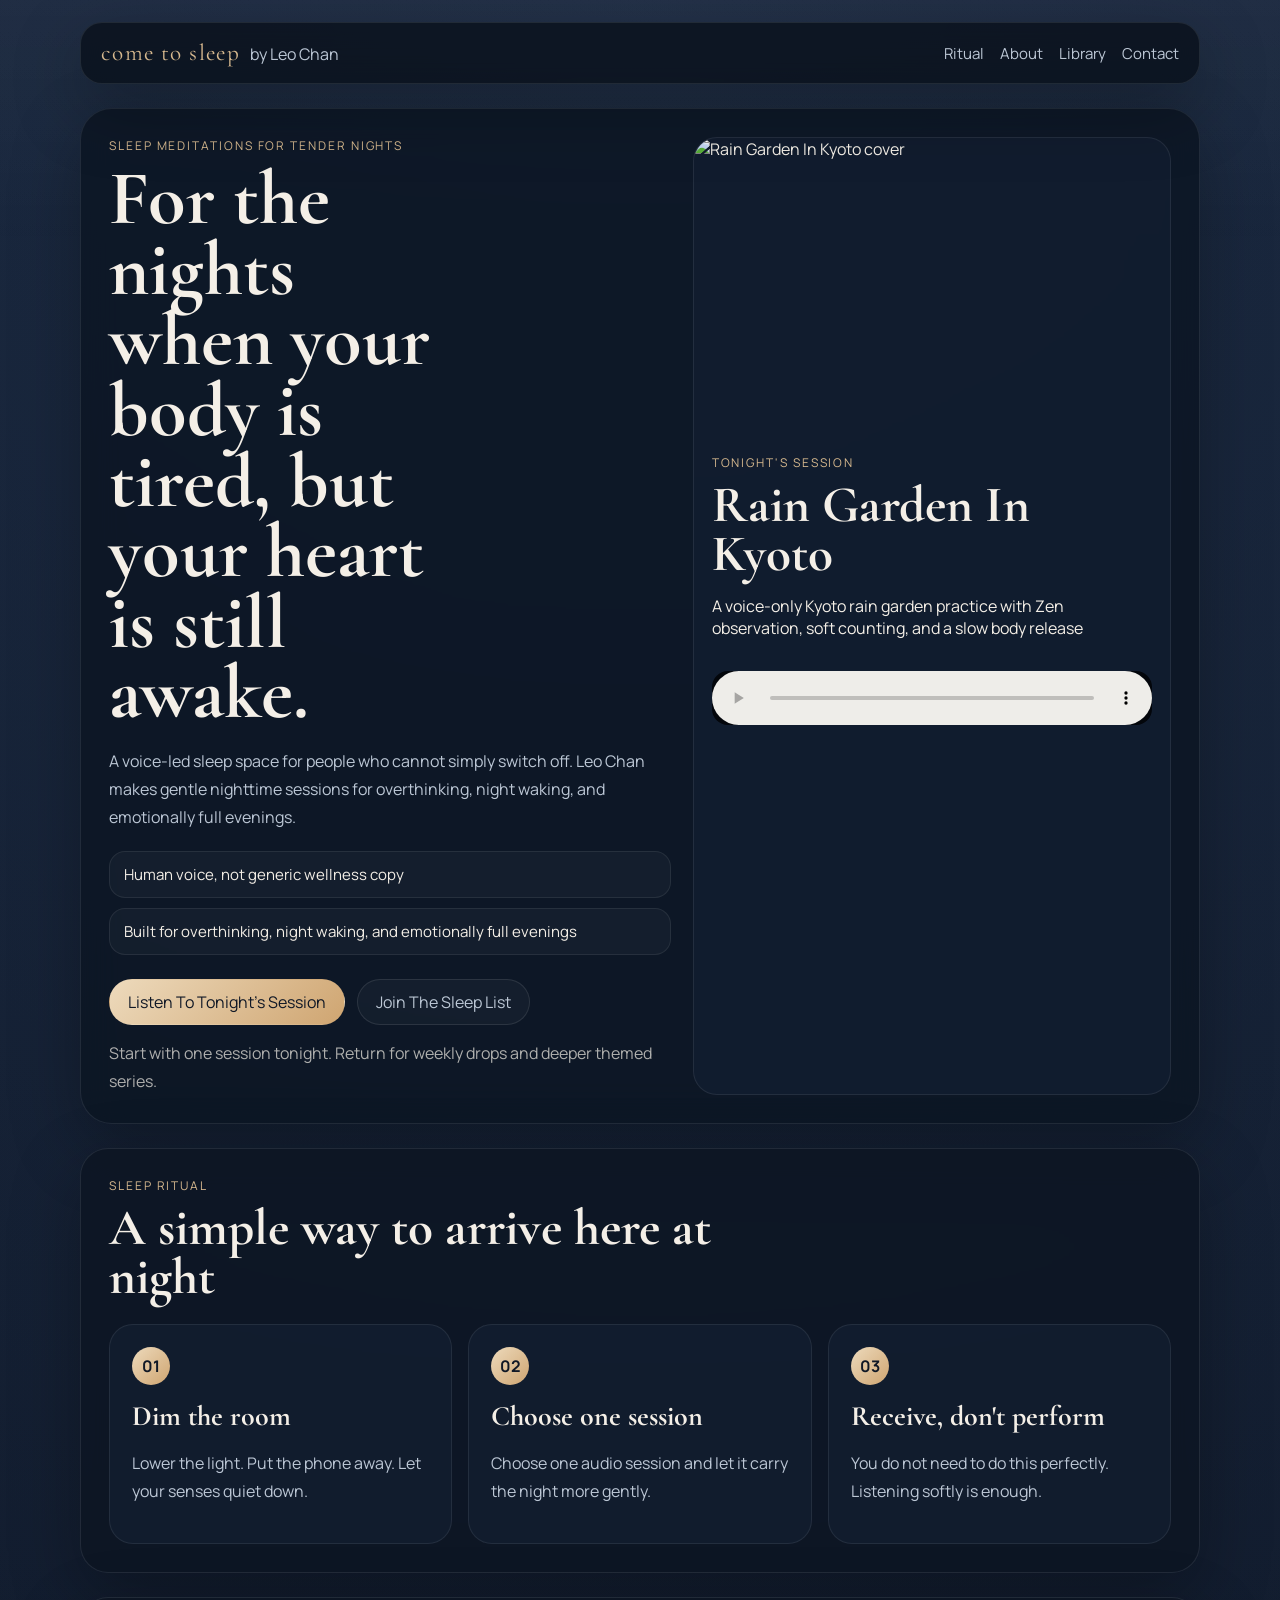
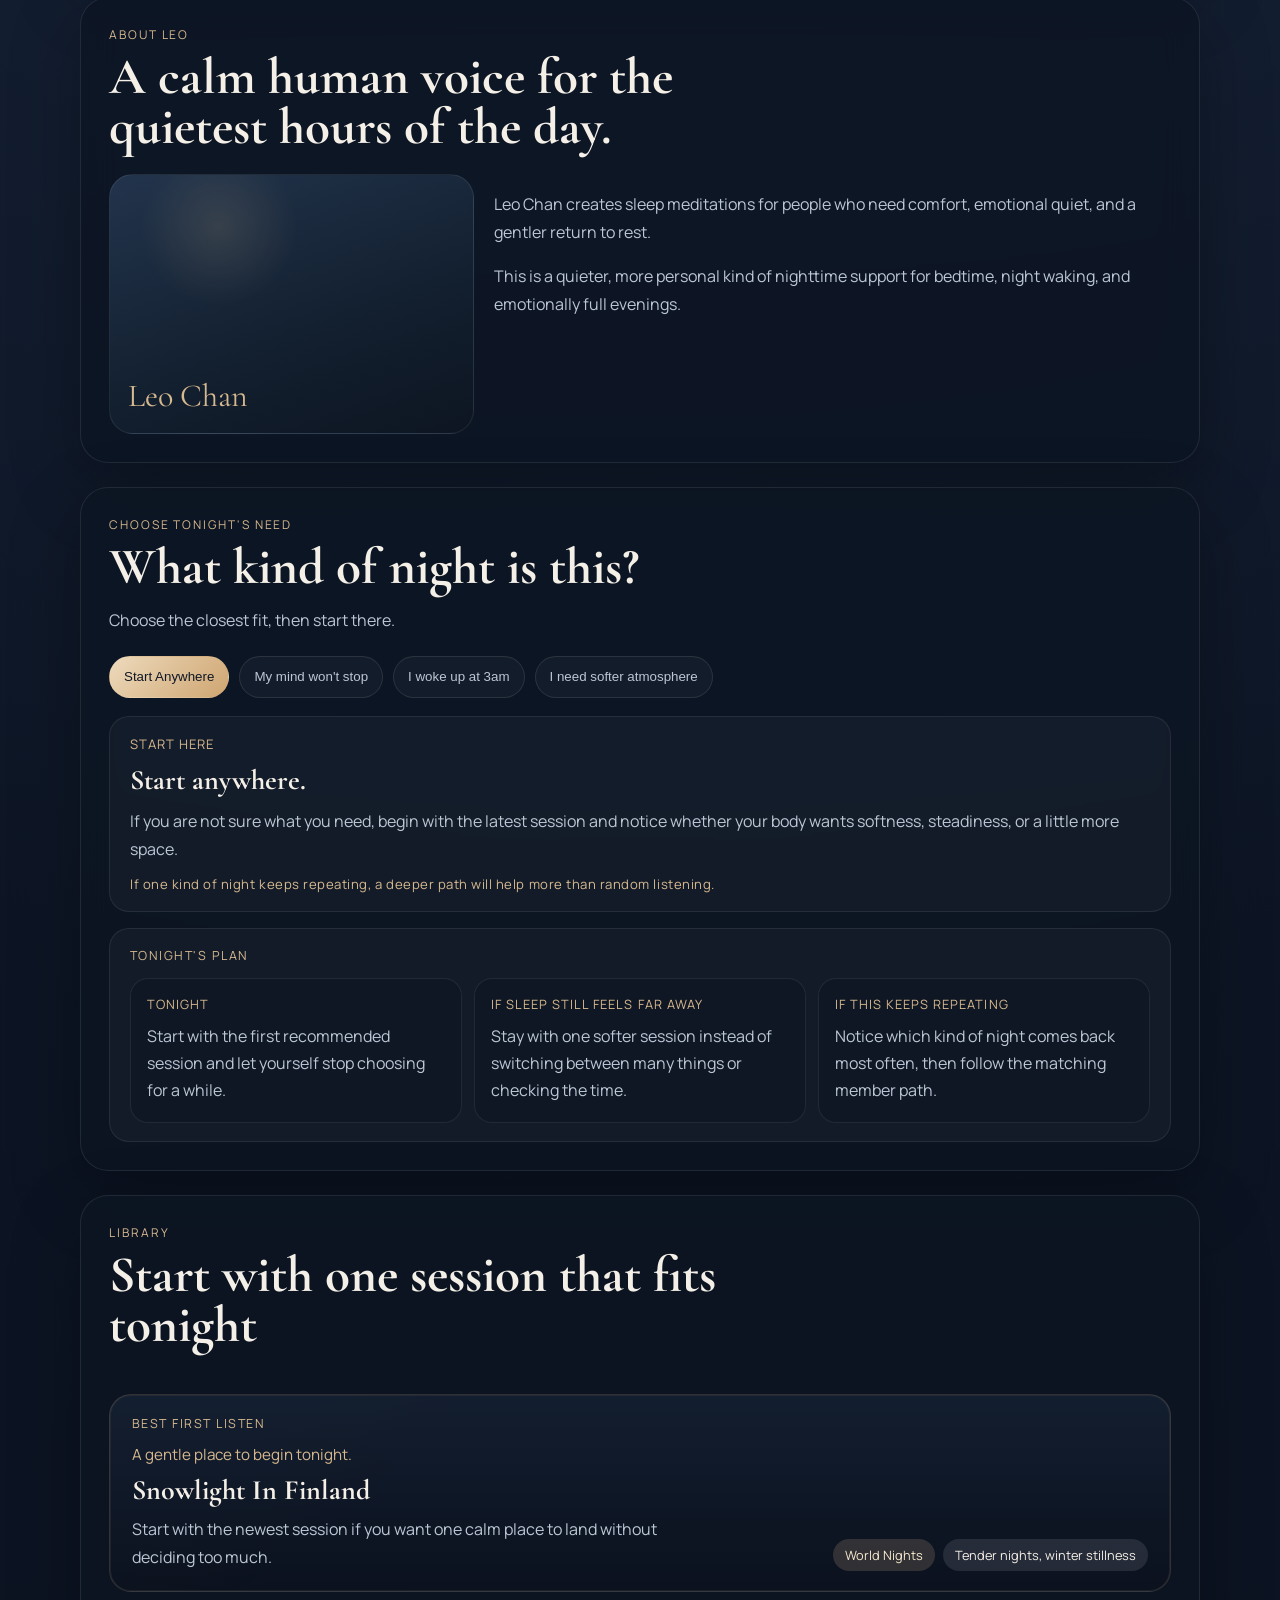
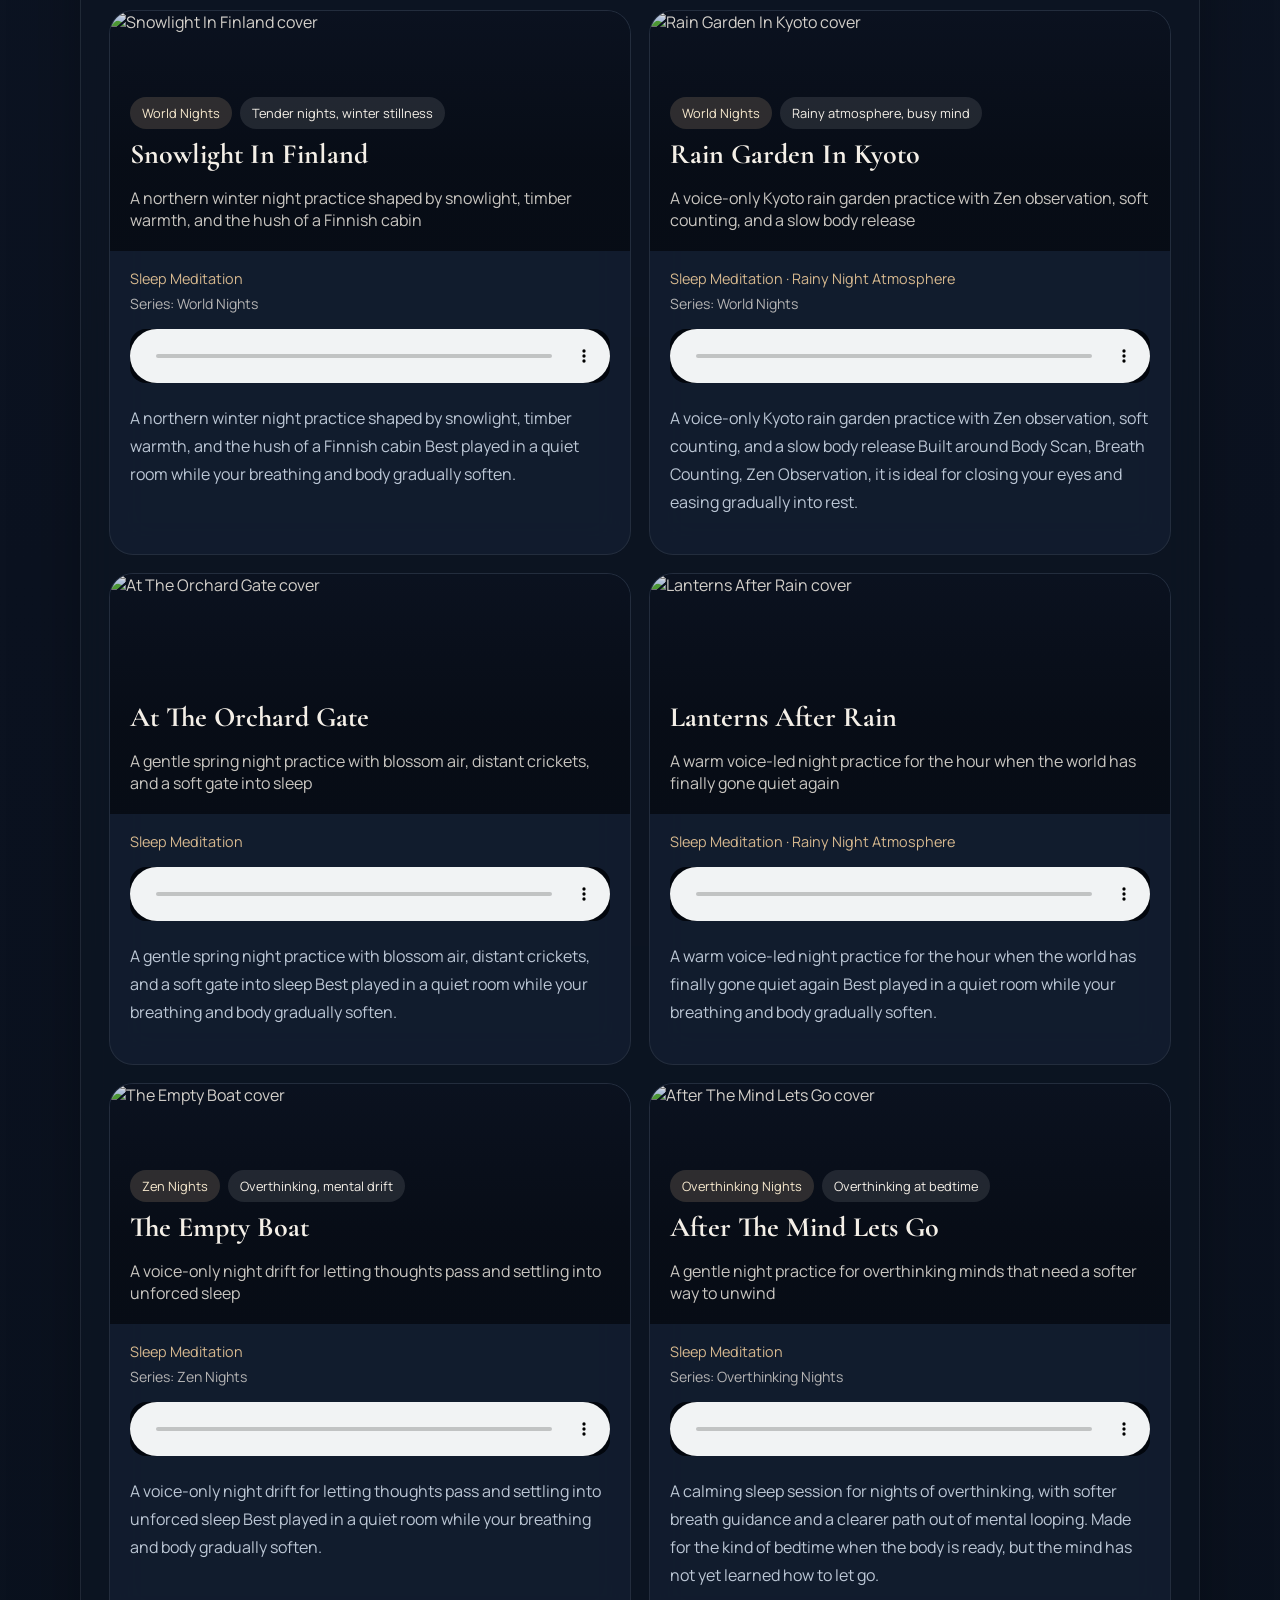
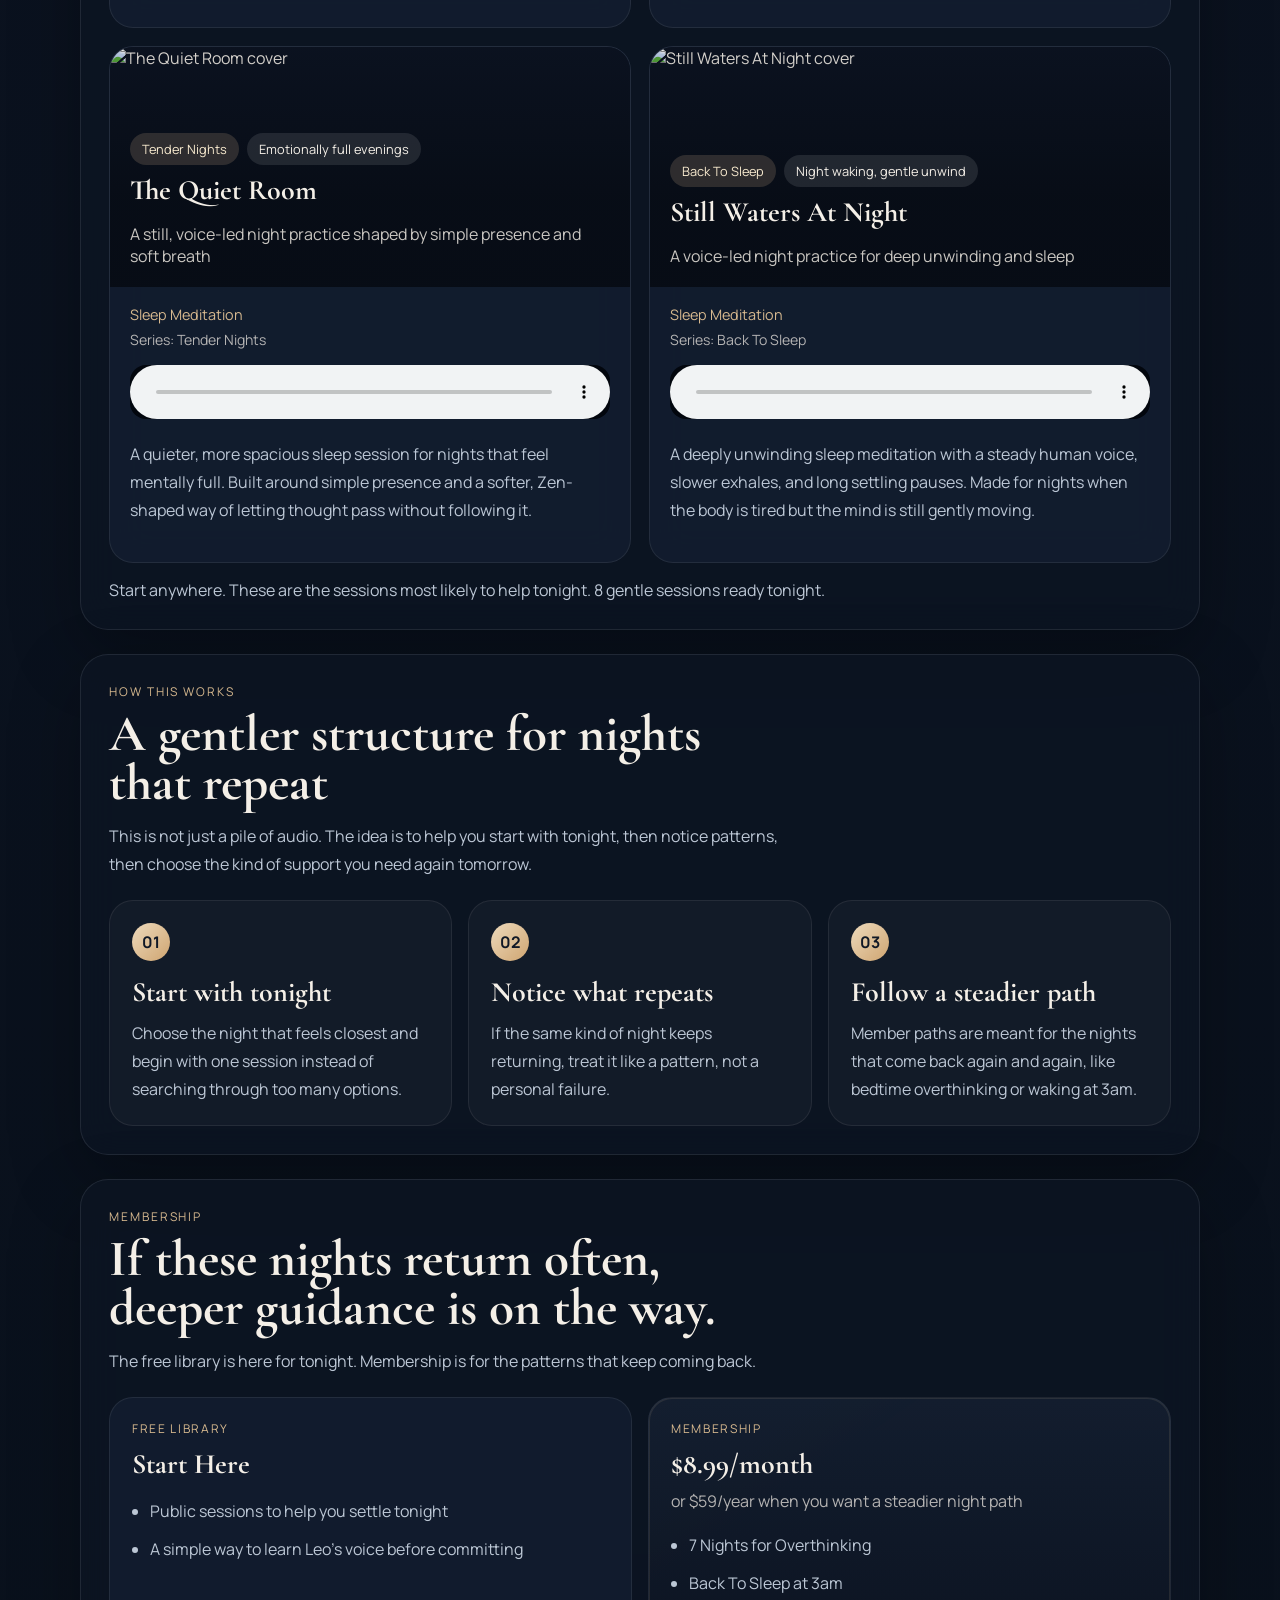
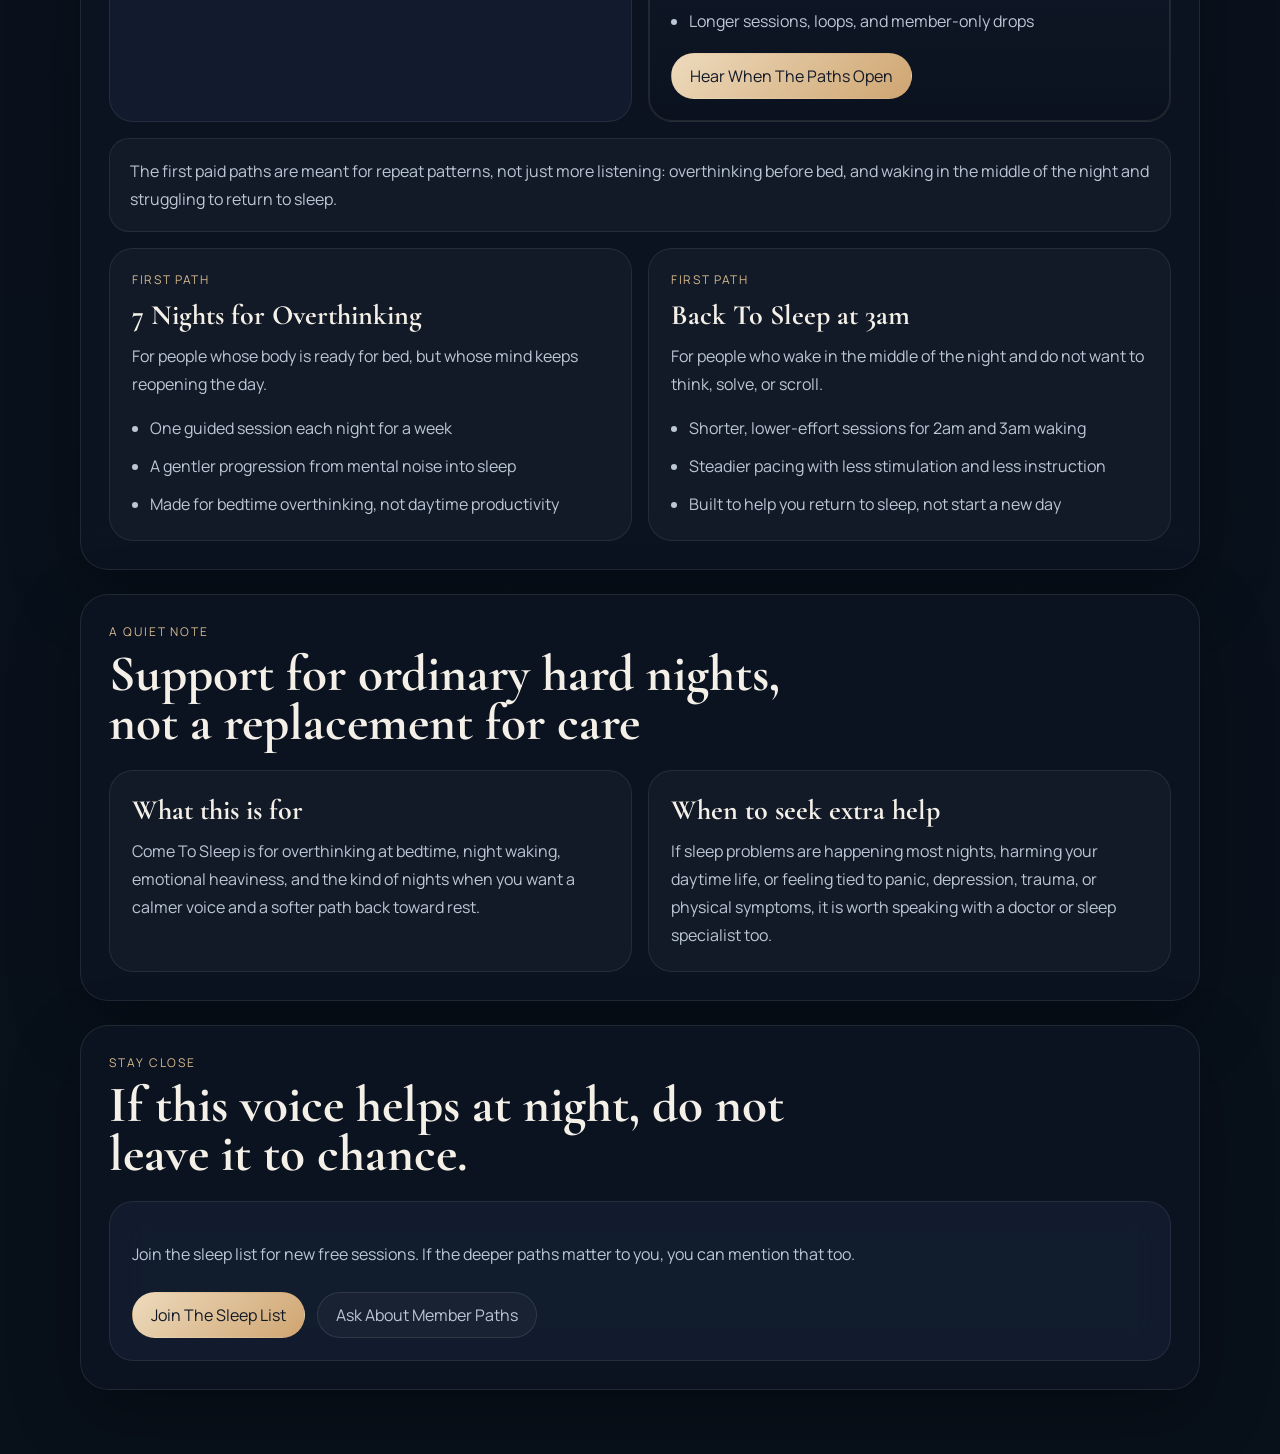
==== commit 5977888d: "Bust site asset cache" ====
--- a/website/index.html
+++ b/website/index.html
@@ -14,7 +14,7 @@
       href="https://fonts.googleapis.com/css2?family=Cormorant+Garamond:wght@500;600;700&family=Manrope:wght@400;500;600;700&display=swap"
       rel="stylesheet"
     />
-    <link rel="stylesheet" href="./styles.css" />
+    <link rel="stylesheet" href="./styles.css?v=20260416fix2" />
   </head>
   <body>
     <div class="page-shell">
@@ -267,8 +267,8 @@
       </main>
     </div>
 
-    <script src="./site-config.js?v=20260329r"></script>
-    <script src="./sessions.js?v=20260329r"></script>
-    <script src="./app.js?v=20260329r"></script>
+    <script src="./site-config.js?v=20260416fix2"></script>
+    <script src="./sessions.js?v=20260416fix2"></script>
+    <script src="./app.js?v=20260416fix2"></script>
   </body>
 </html>
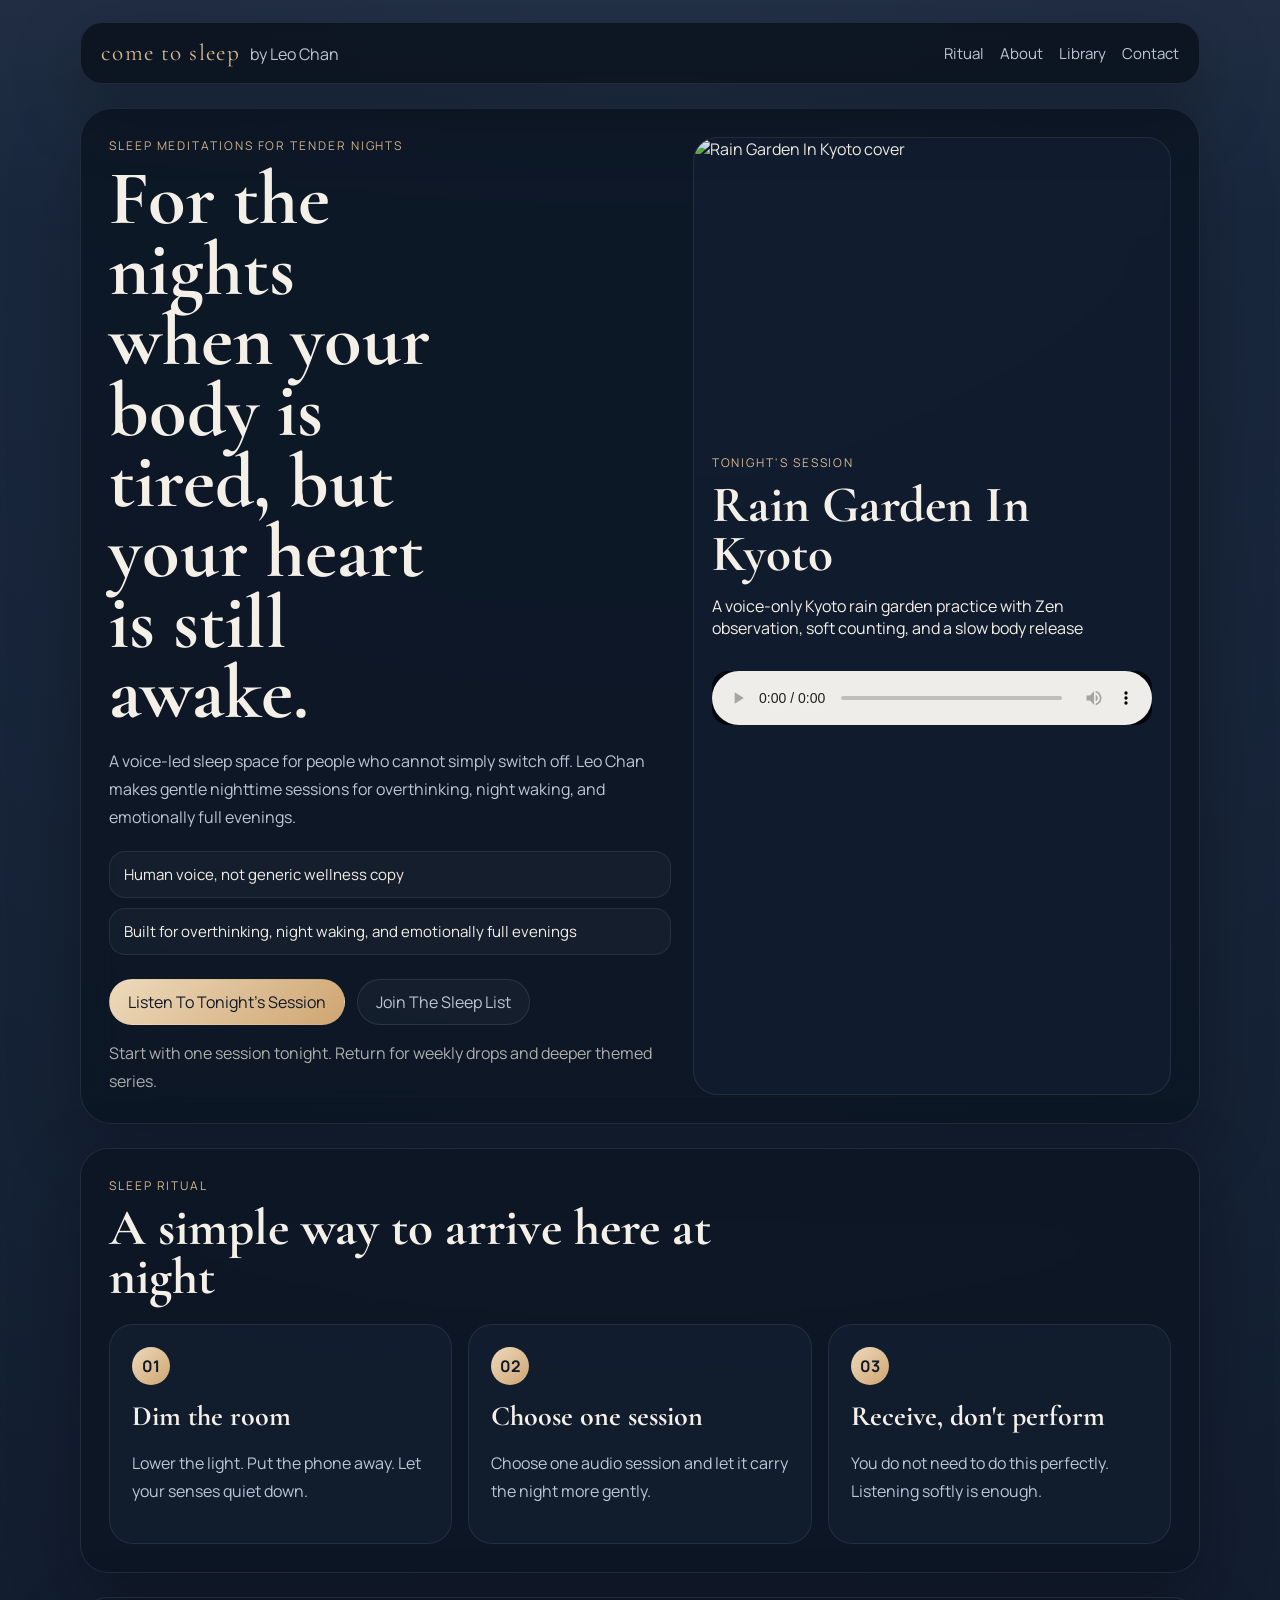
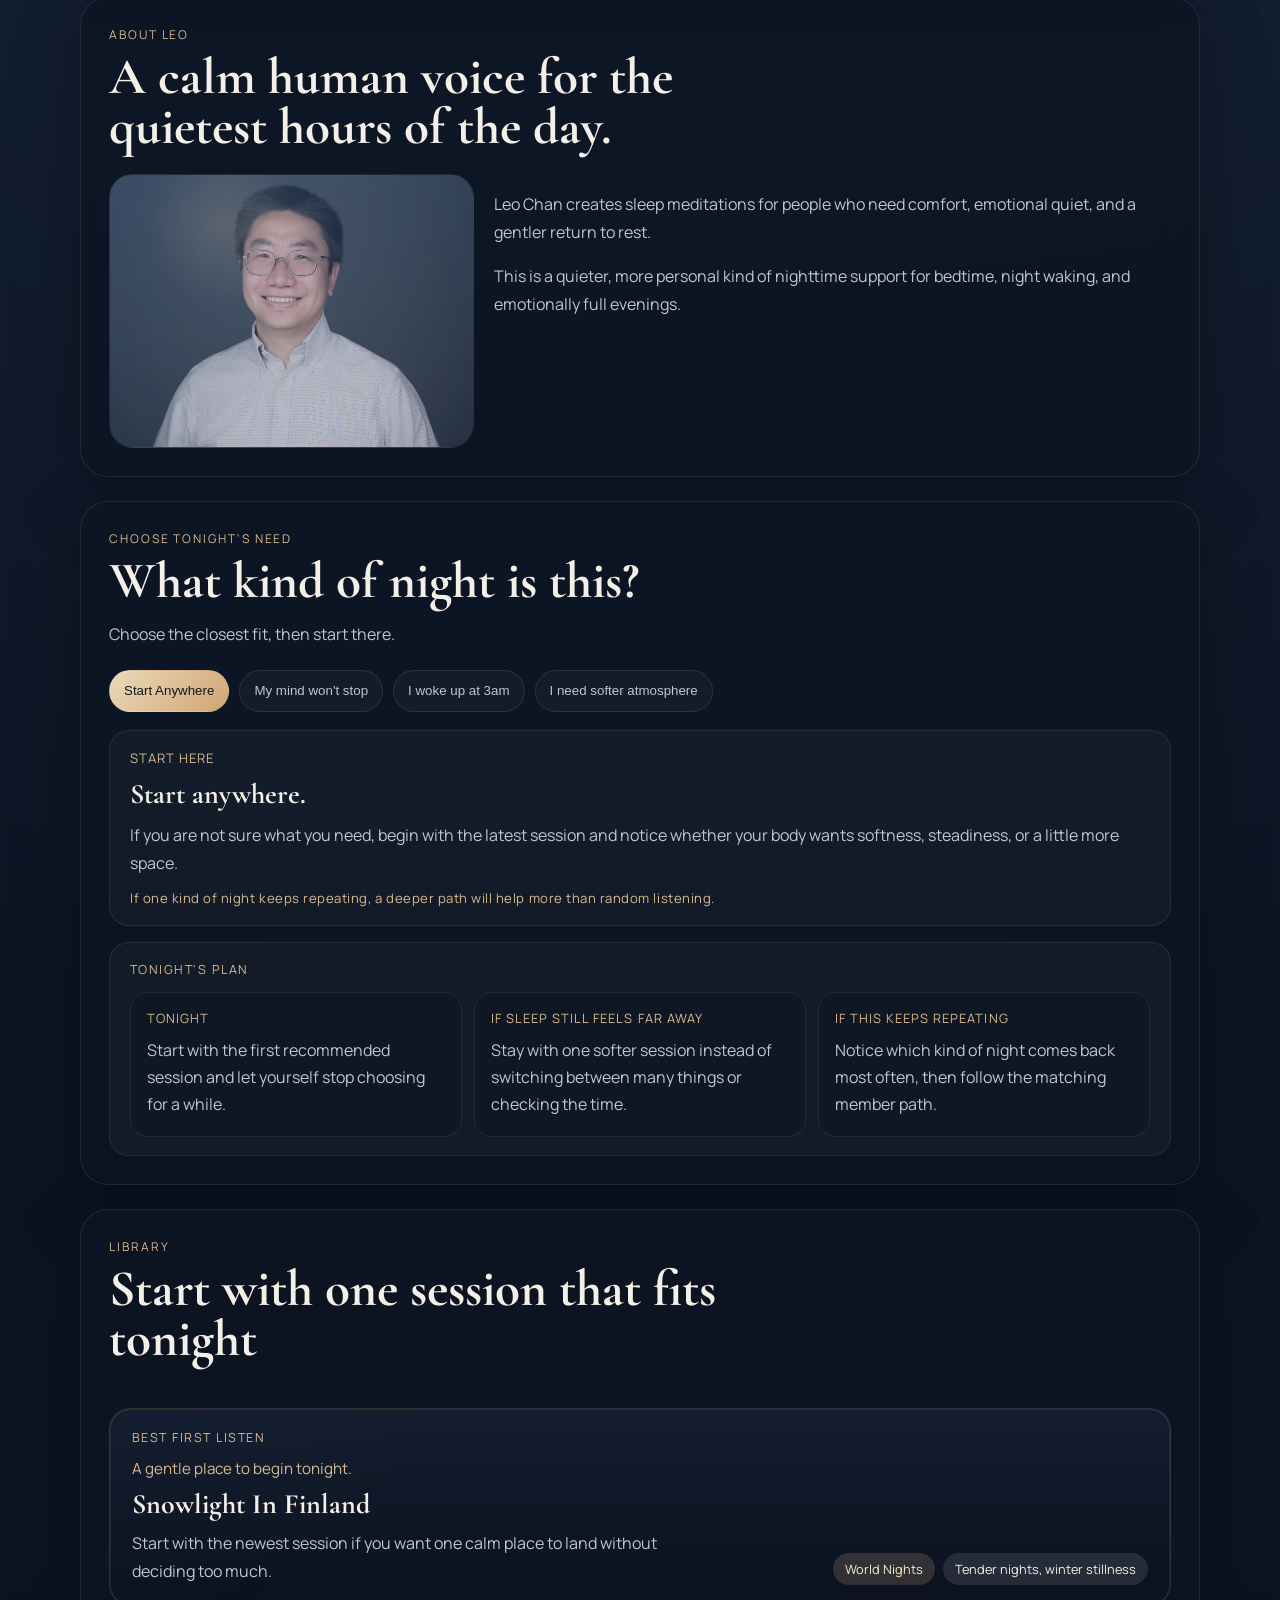
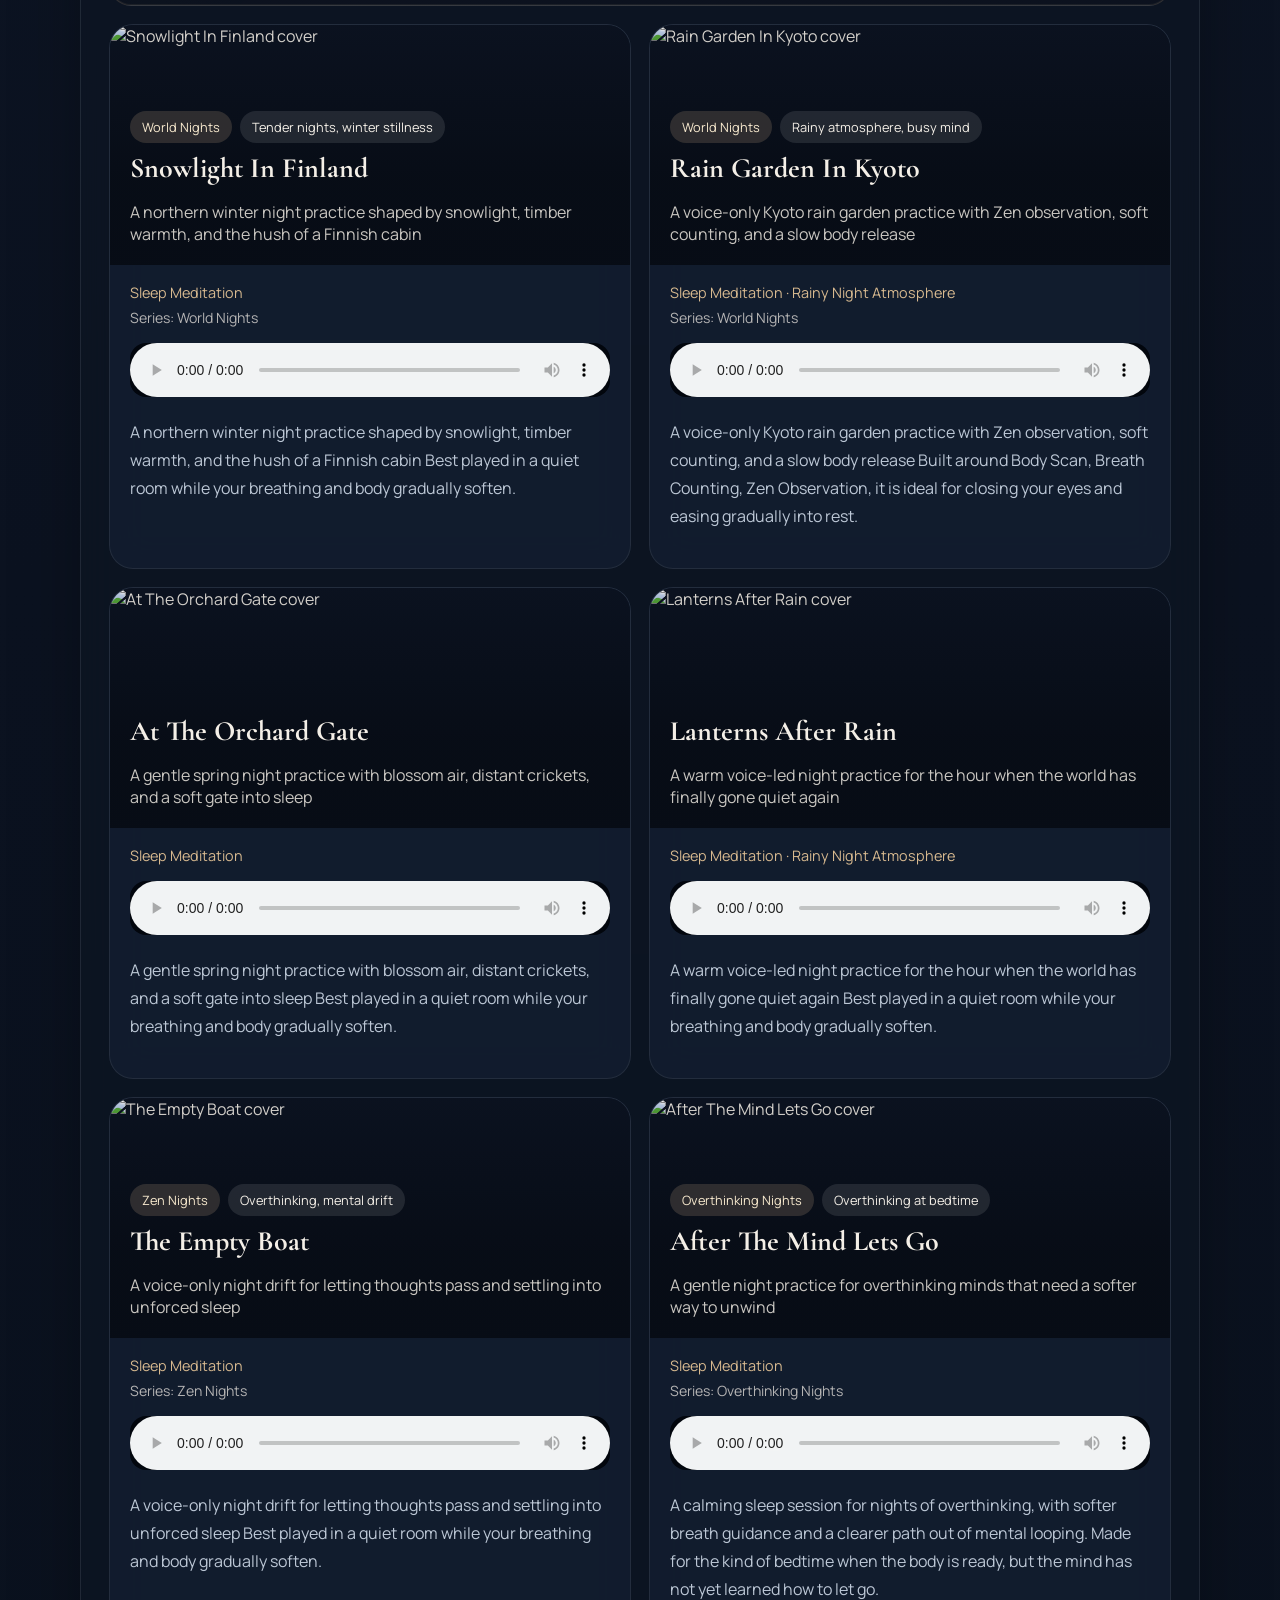
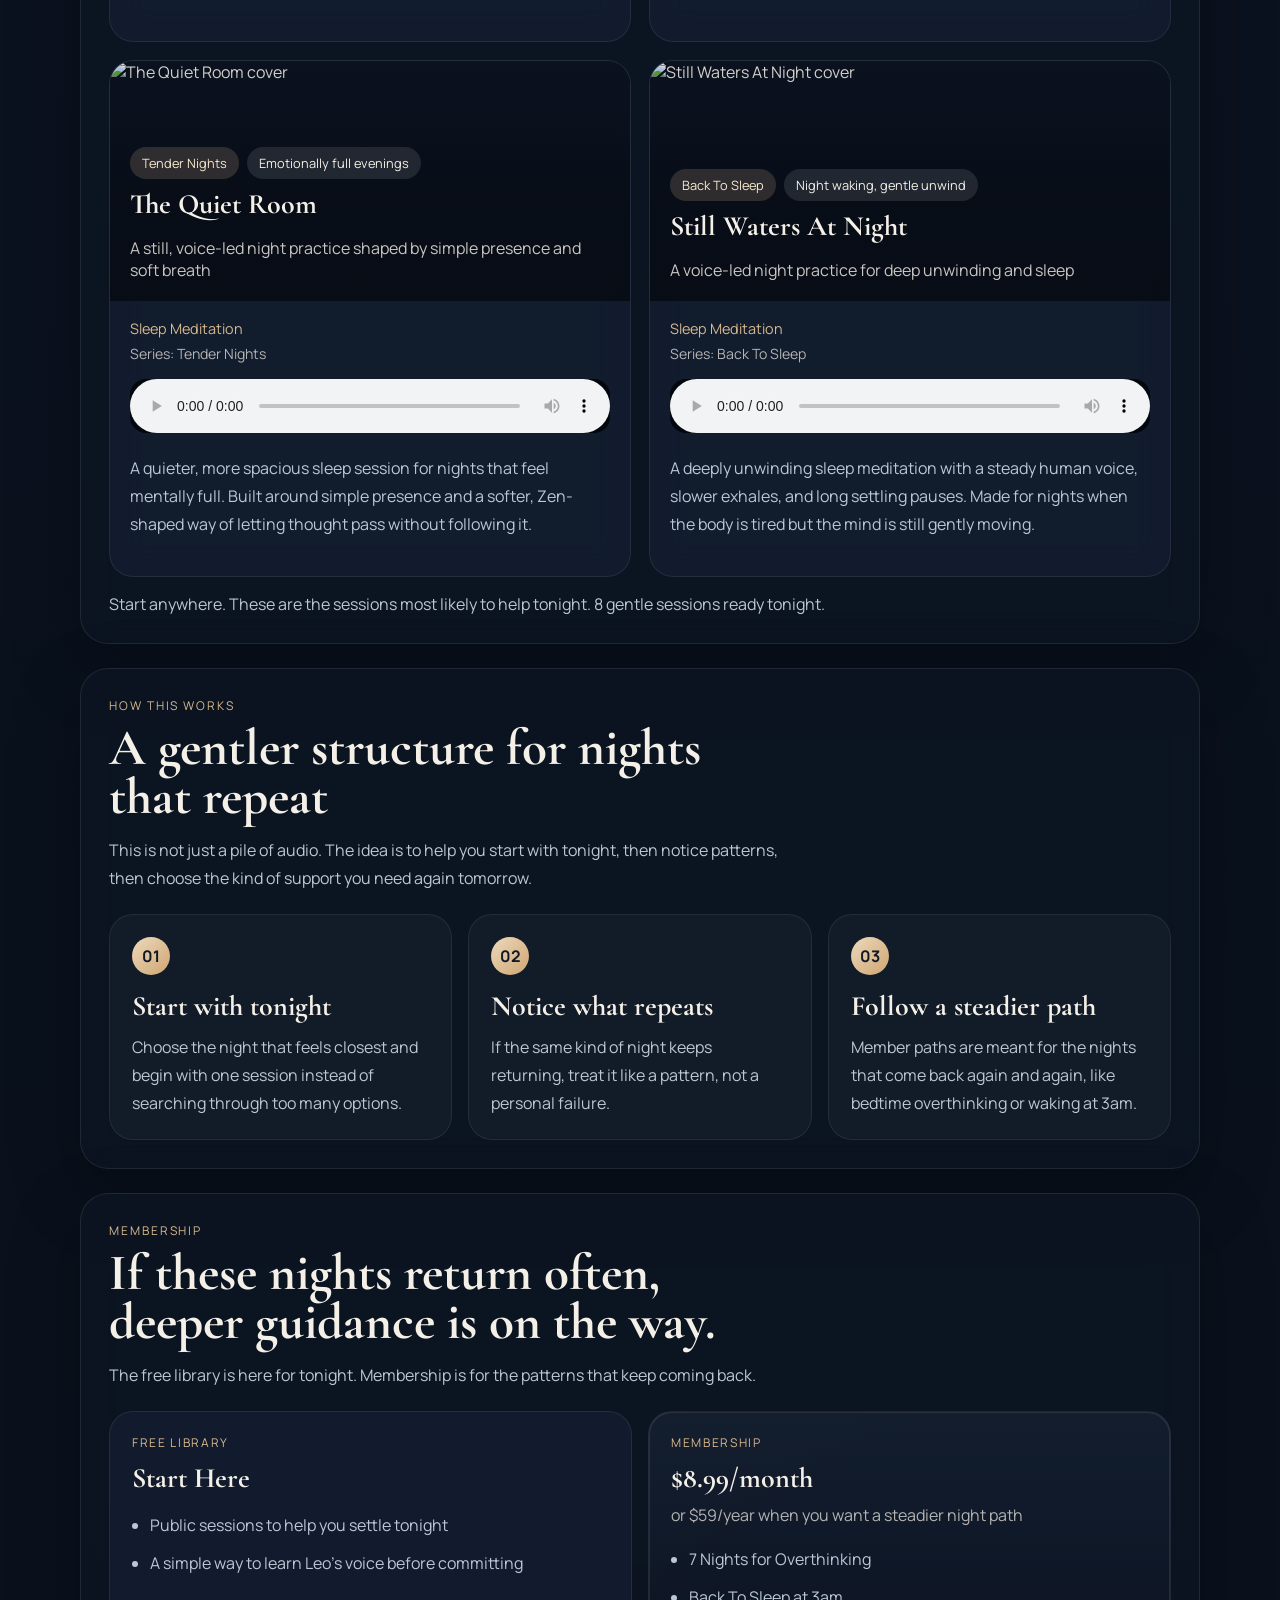
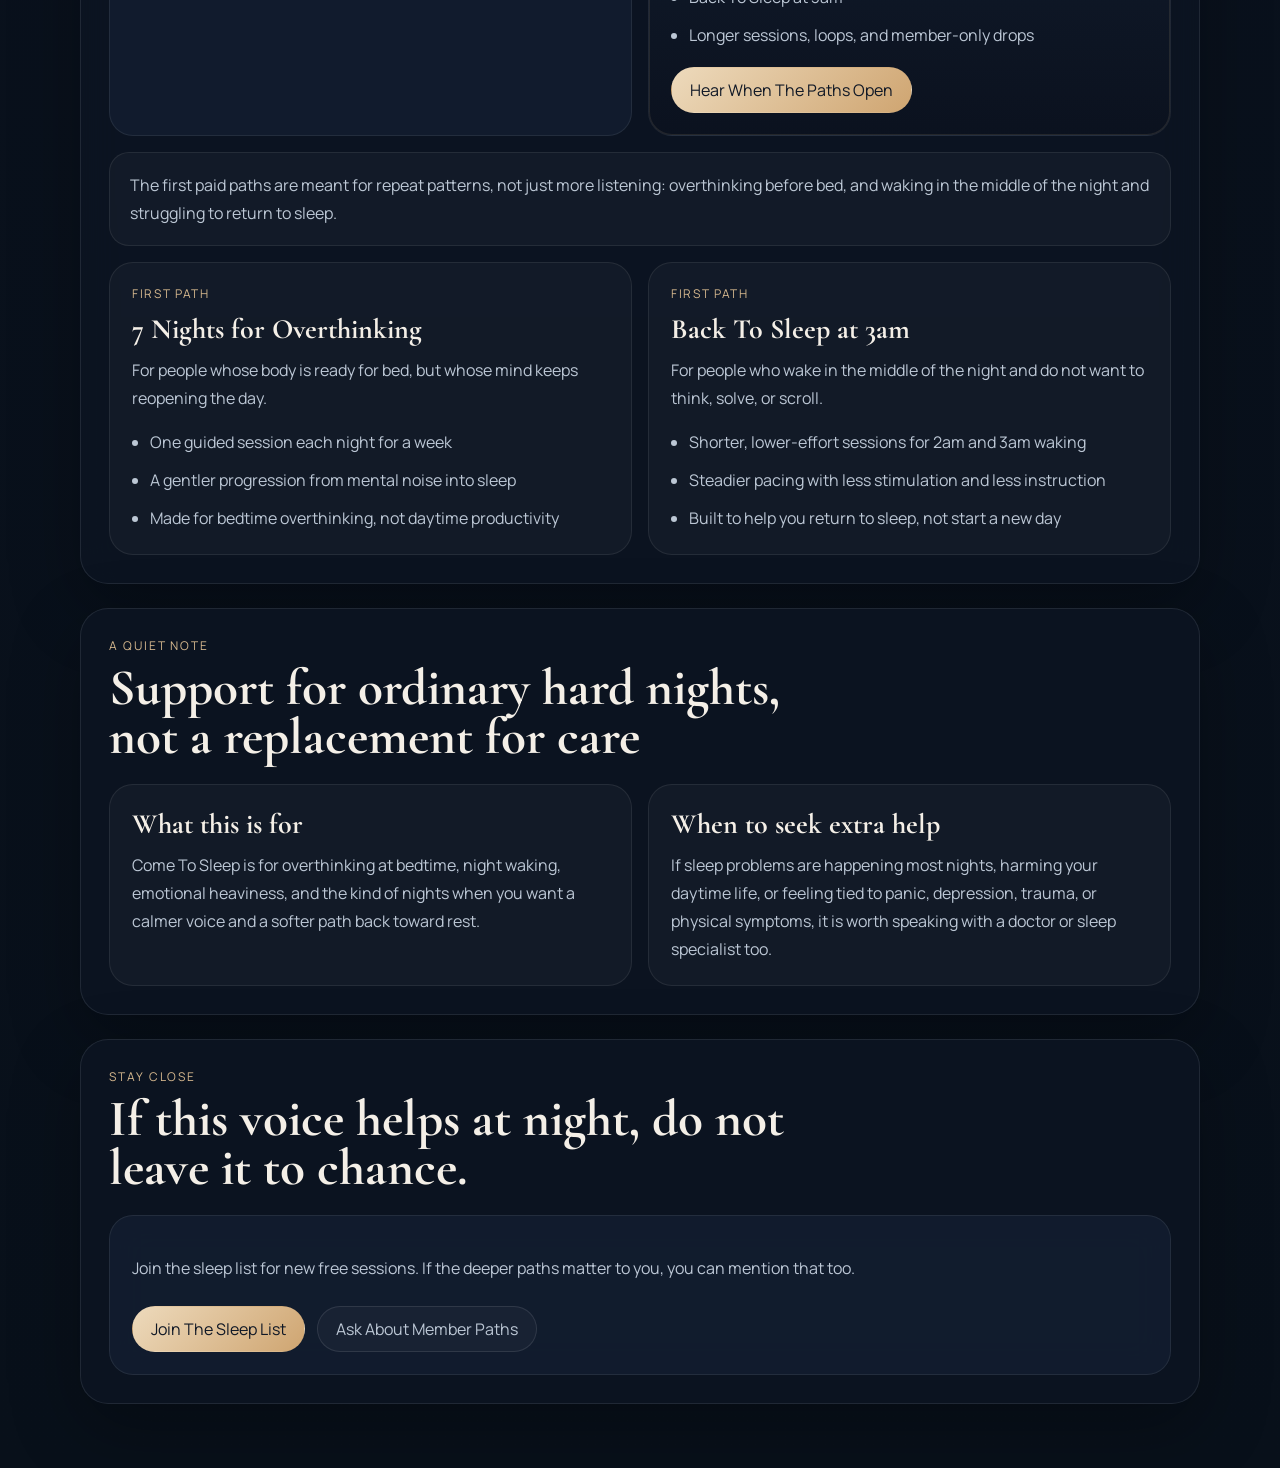
==== commit 81fce77a: "Add Leo portrait to about section" ====
--- a/website/index.html
+++ b/website/index.html
@@ -104,7 +104,9 @@
             <h2>A calm human voice for the quietest hours of the day.</h2>
           </div>
           <div class="about-layout">
-            <div class="portrait-placeholder">Leo Chan</div>
+            <figure class="portrait-frame">
+              <img src="./assets/leo-portrait.jpg?v=20260416" alt="Leo Chan" />
+            </figure>
             <div class="about-copy">
               <p>
                 Leo Chan creates sleep meditations for people who need comfort, emotional quiet, and a gentler return to rest.
--- a/website/styles.css
+++ b/website/styles.css
@@ -230,7 +230,7 @@
 .contact-card,
 .ritual-grid article,
 .membership-card,
-.portrait-placeholder,
+.portrait-frame,
 .session-card {
   border: 1px solid rgba(255, 255, 255, 0.08);
   border-radius: 24px;
@@ -464,18 +464,25 @@
   align-items: stretch;
 }
 
-.portrait-placeholder {
-  display: flex;
-  align-items: end;
-  justify-content: start;
+.portrait-frame {
   min-height: 260px;
-  padding: 18px;
-  font-family: "Cormorant Garamond", serif;
-  font-size: 2rem;
-  color: var(--accent);
-  background:
-    radial-gradient(circle at 30% 20%, rgba(216, 187, 143, 0.14), transparent 24%),
+  margin: 0;
+  overflow: hidden;
+  background:
+    radial-gradient(circle at 32% 18%, rgba(216, 187, 143, 0.16), transparent 24%),
     linear-gradient(160deg, #22344c, #132030 58%, #0d1521);
+}
+
+.portrait-frame img {
+  display: block;
+  width: 100%;
+  height: 100%;
+  min-height: 260px;
+  object-fit: cover;
+  object-position: 50% 28%;
+  filter: saturate(0.86) contrast(0.94) brightness(0.9);
+  mix-blend-mode: screen;
+  opacity: 0.86;
 }
 
 .journey-button {
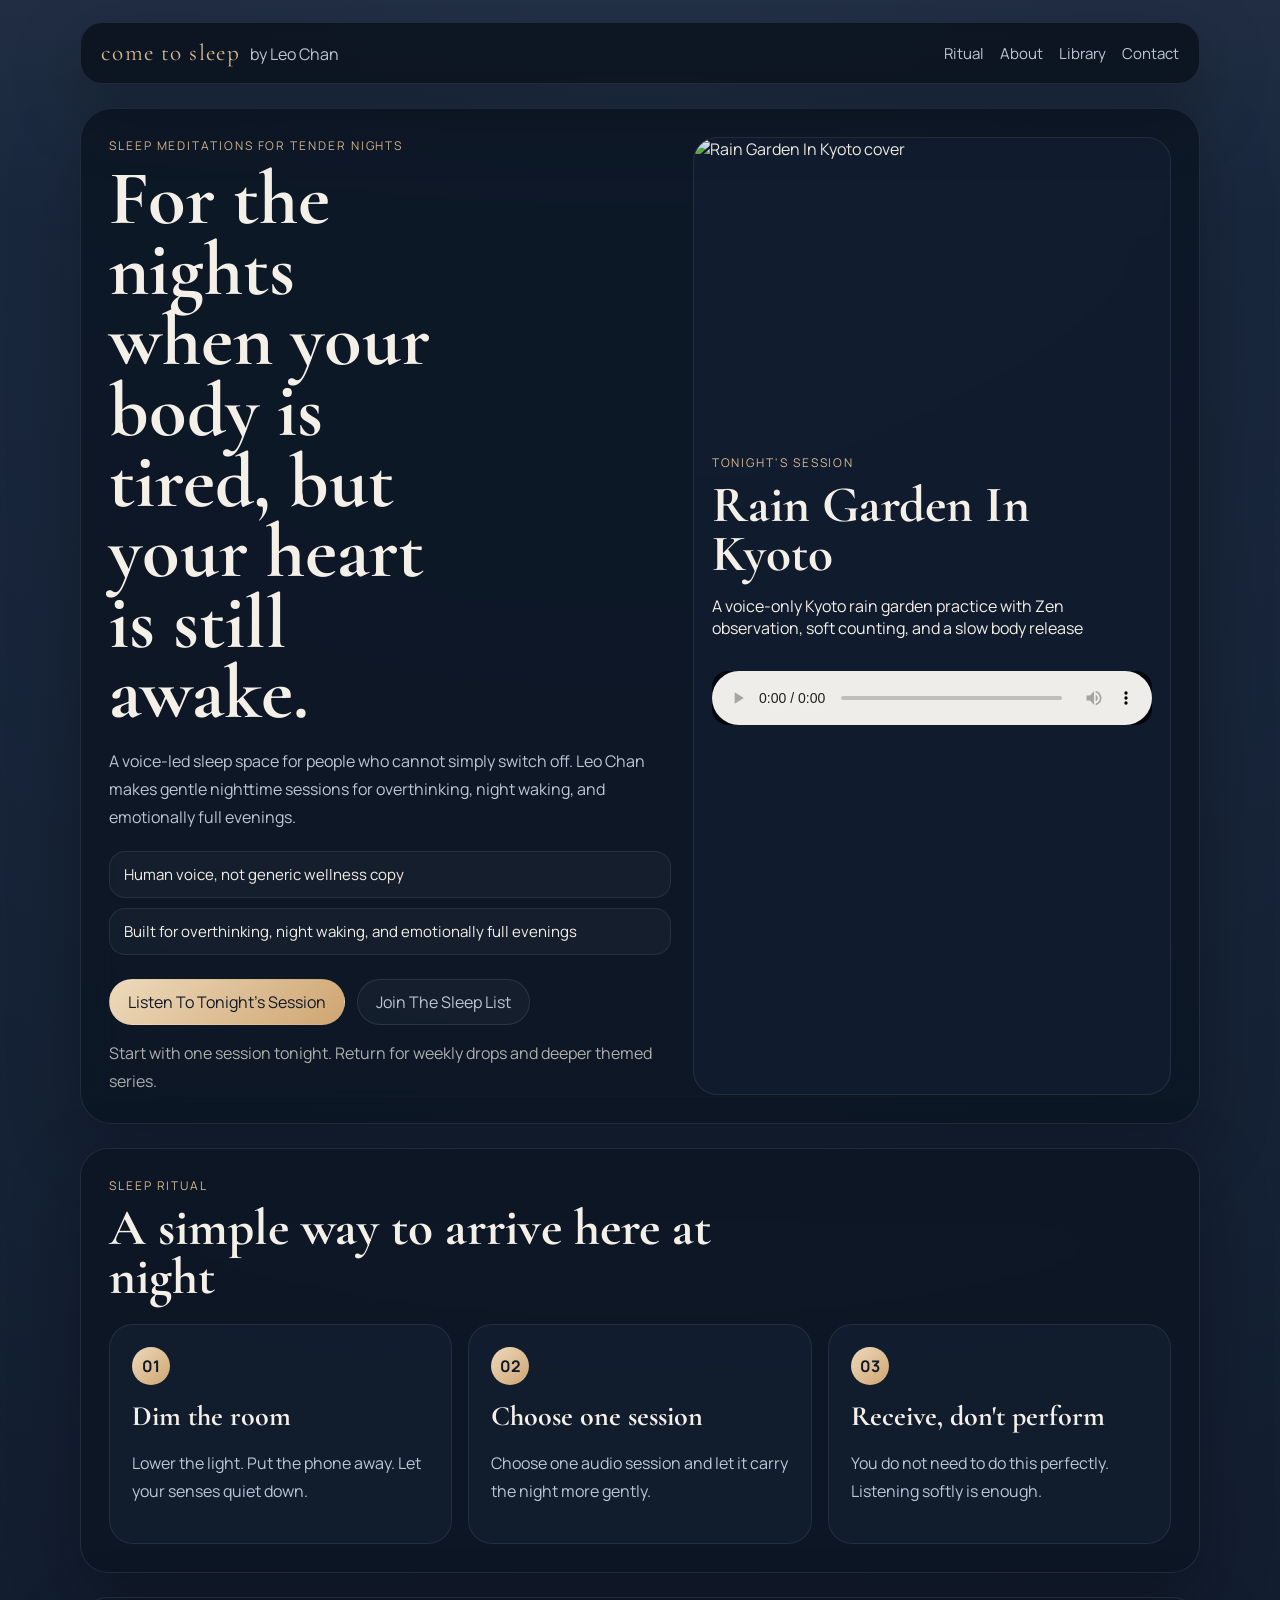
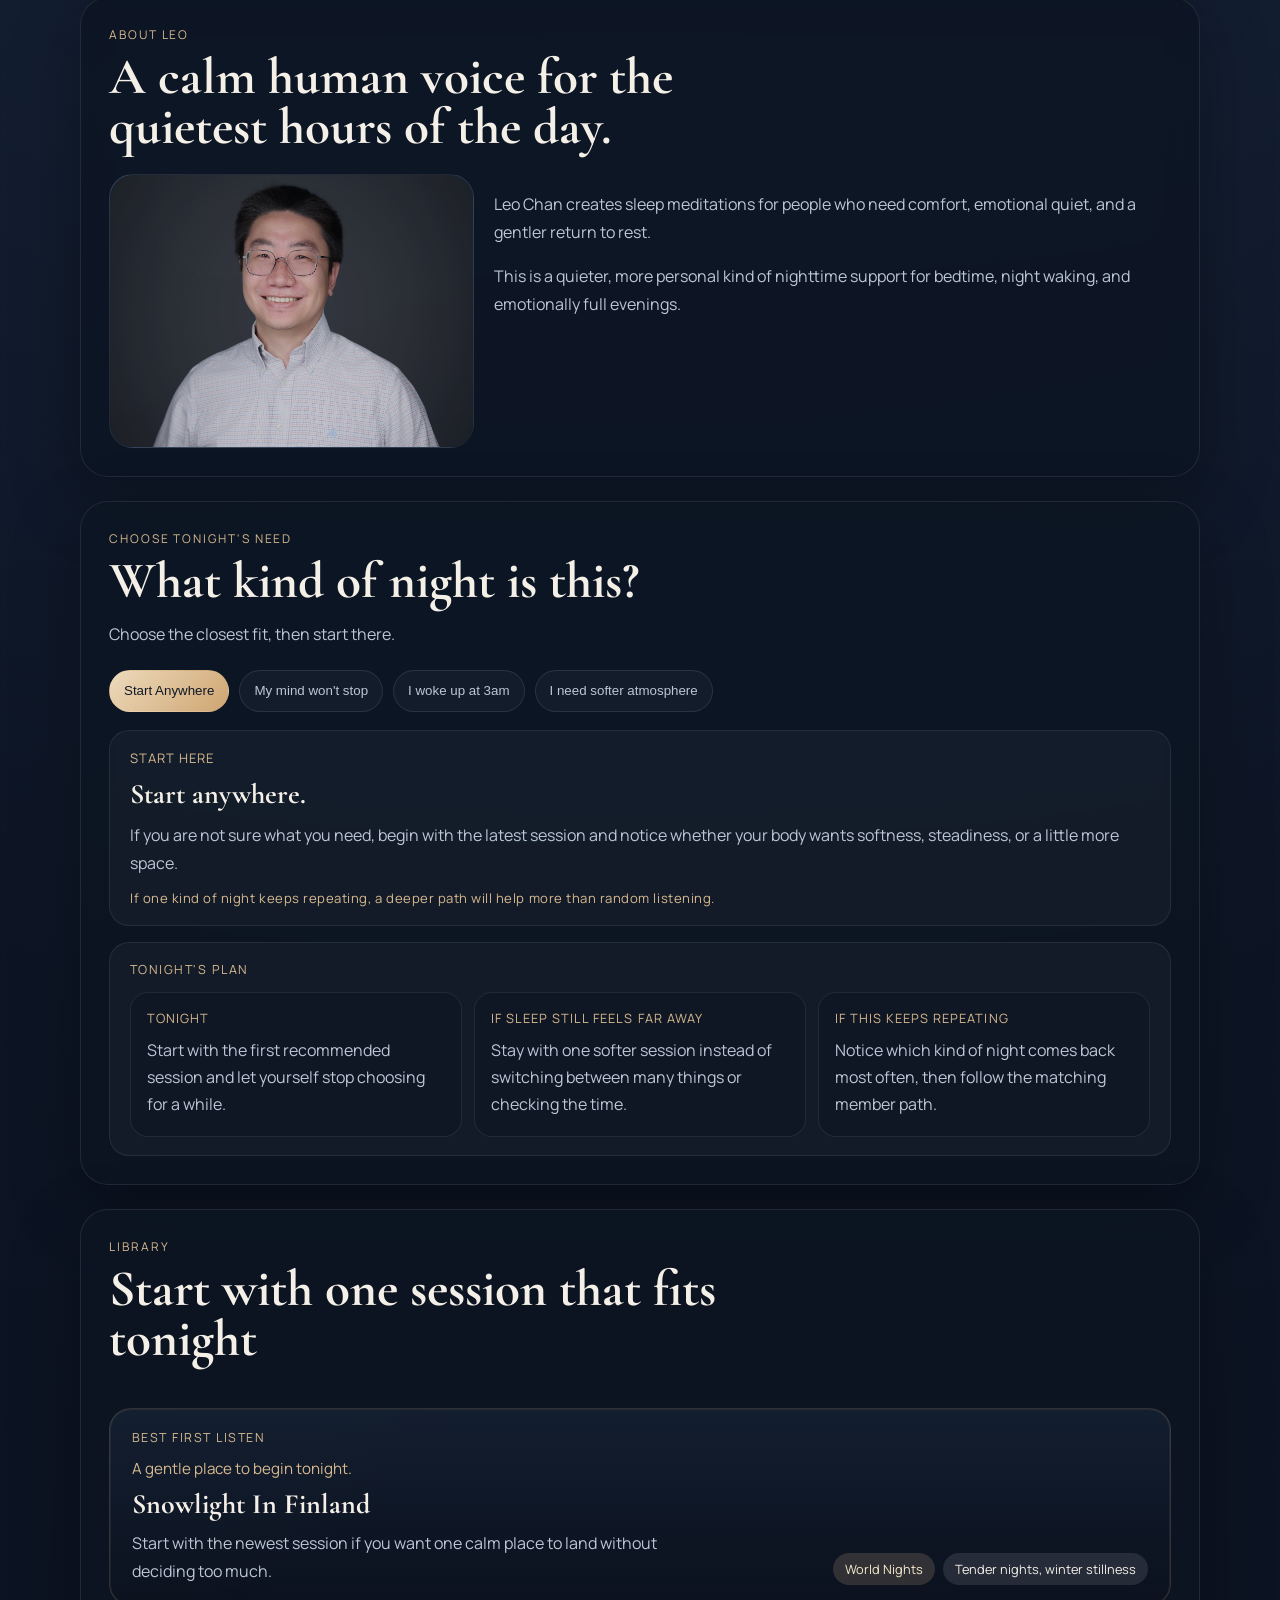
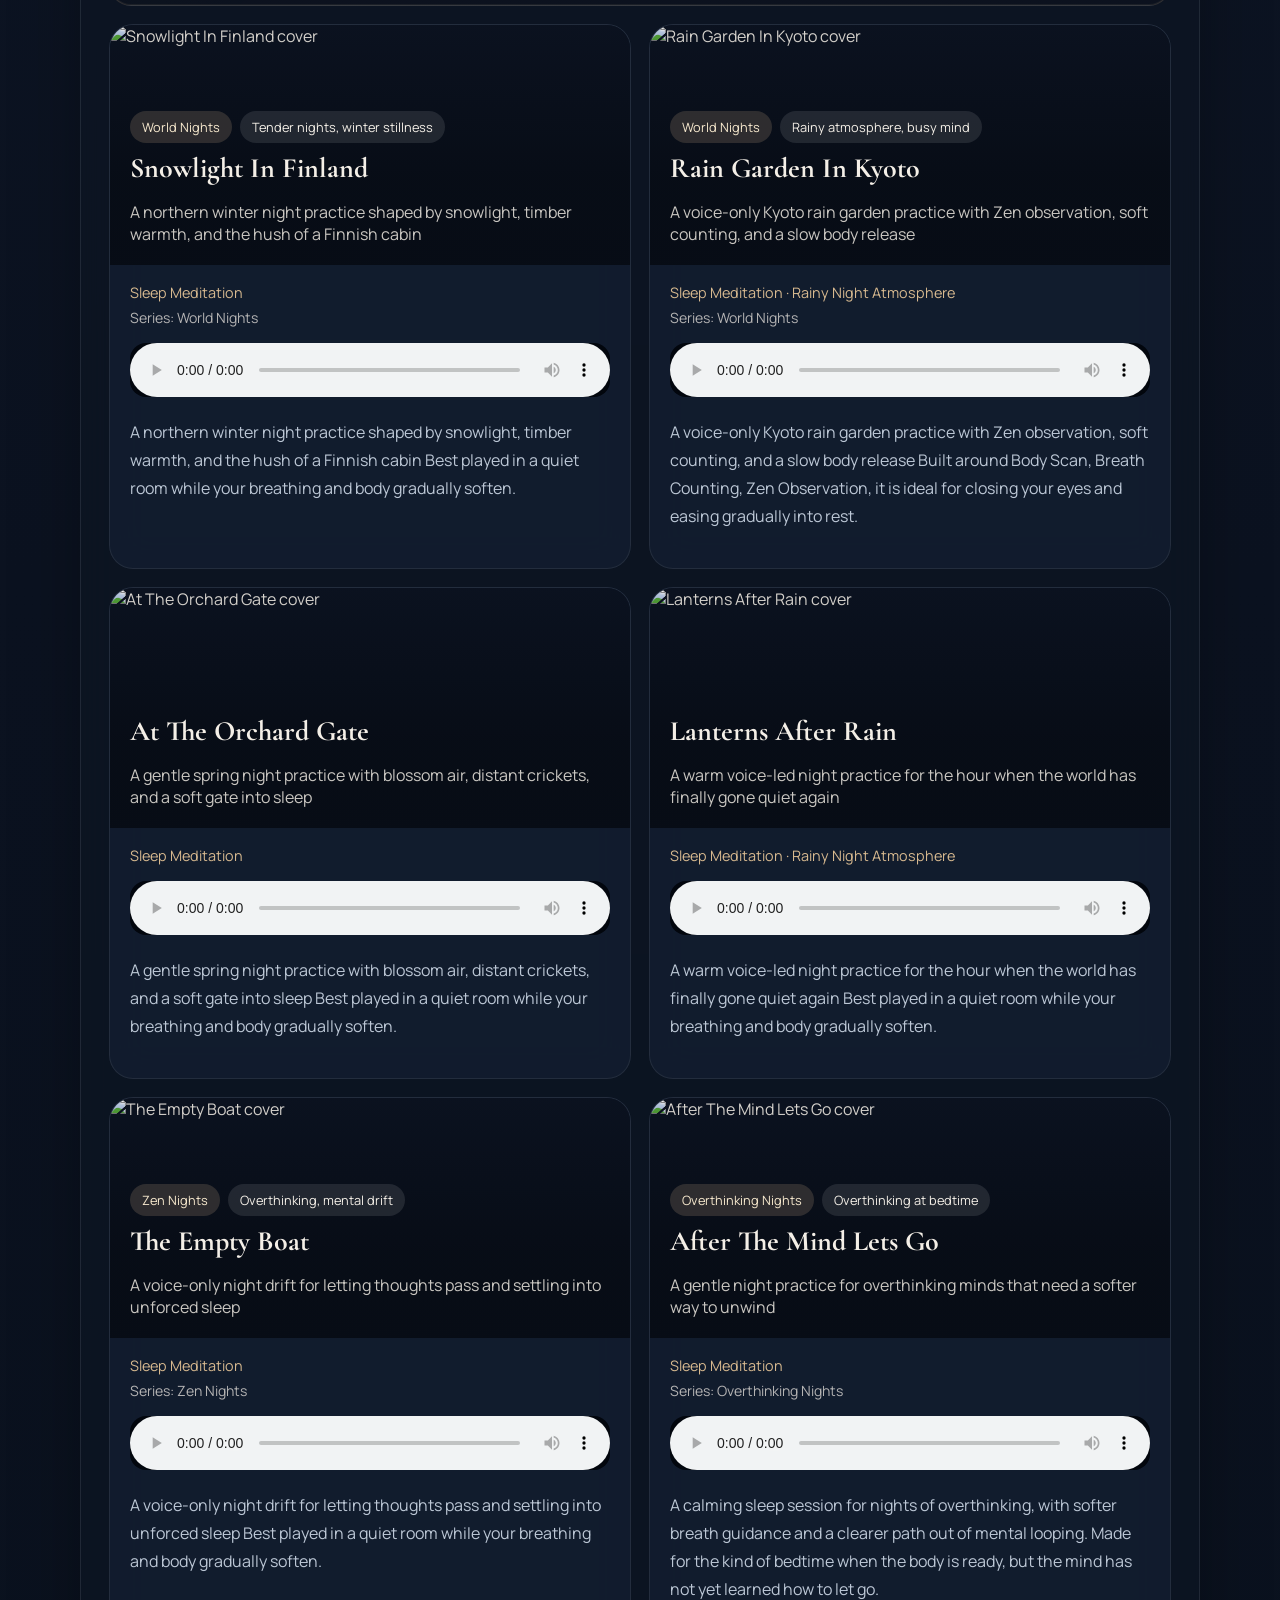
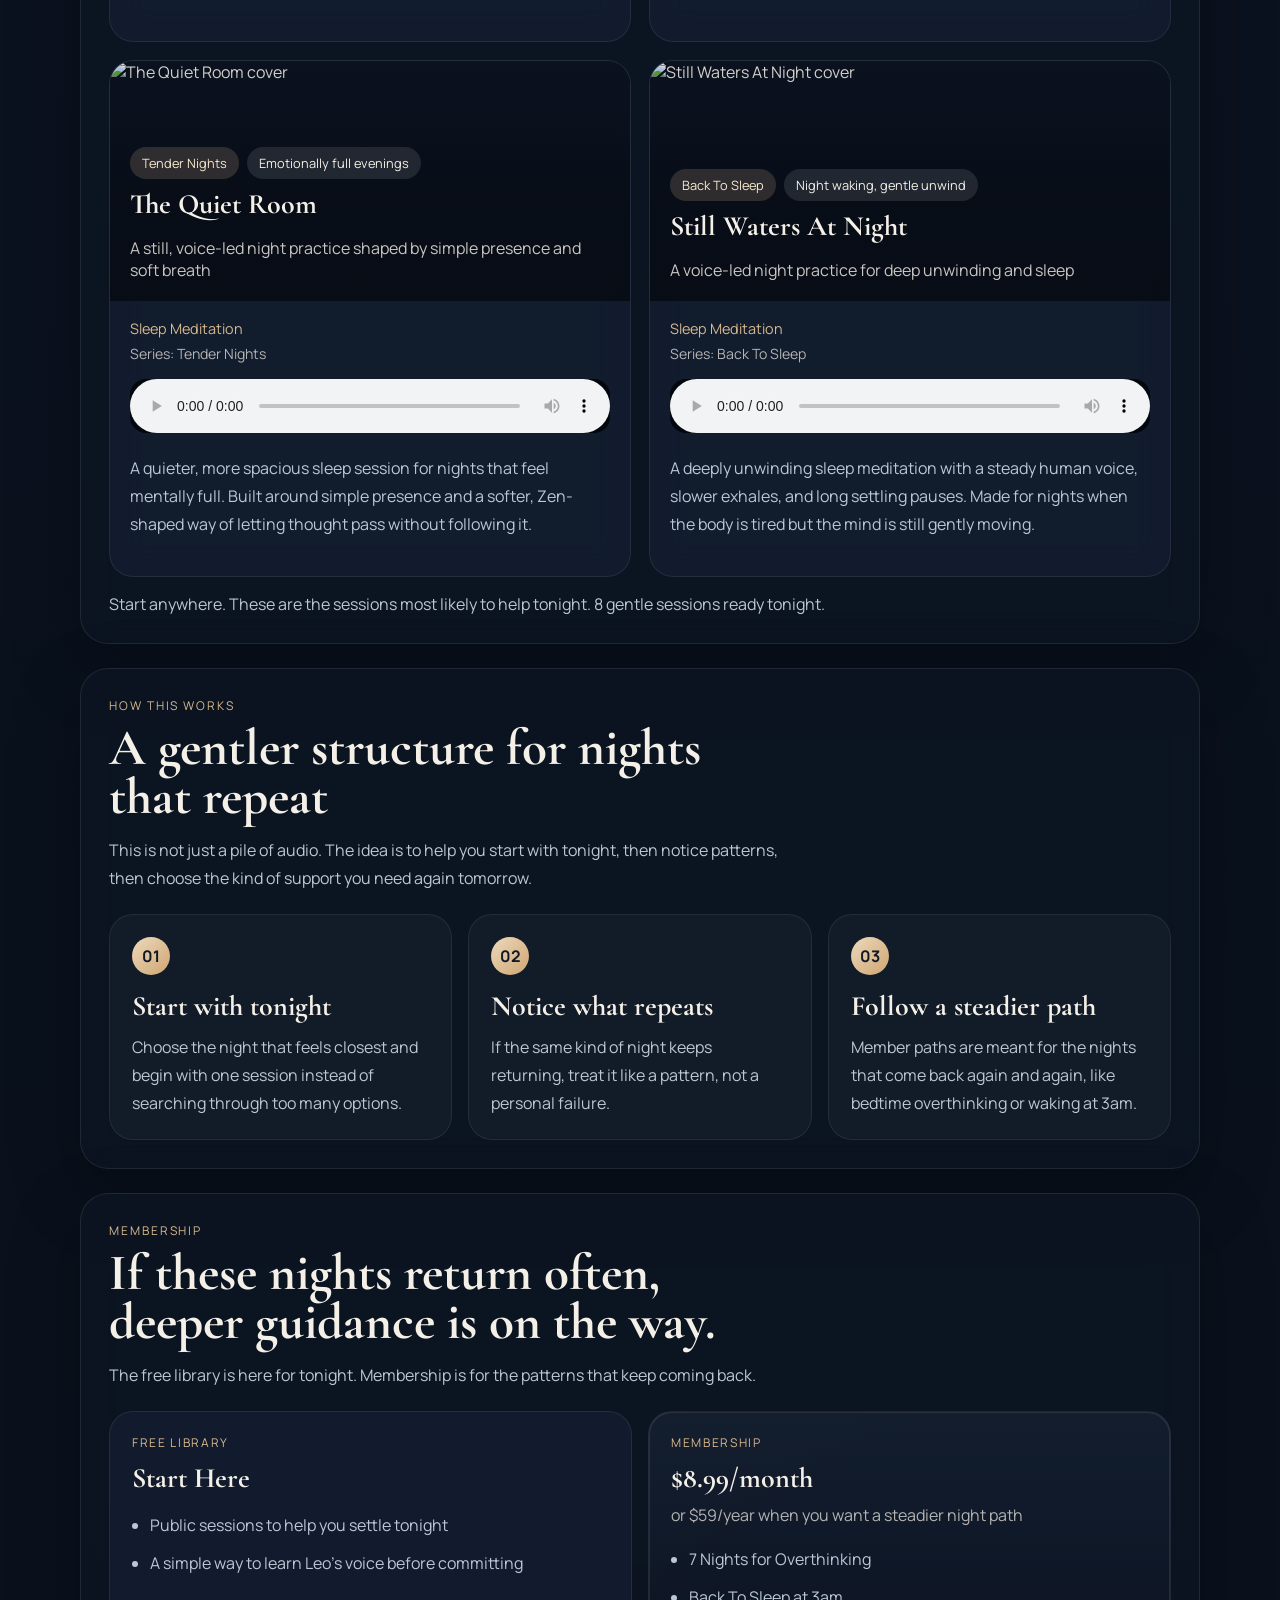
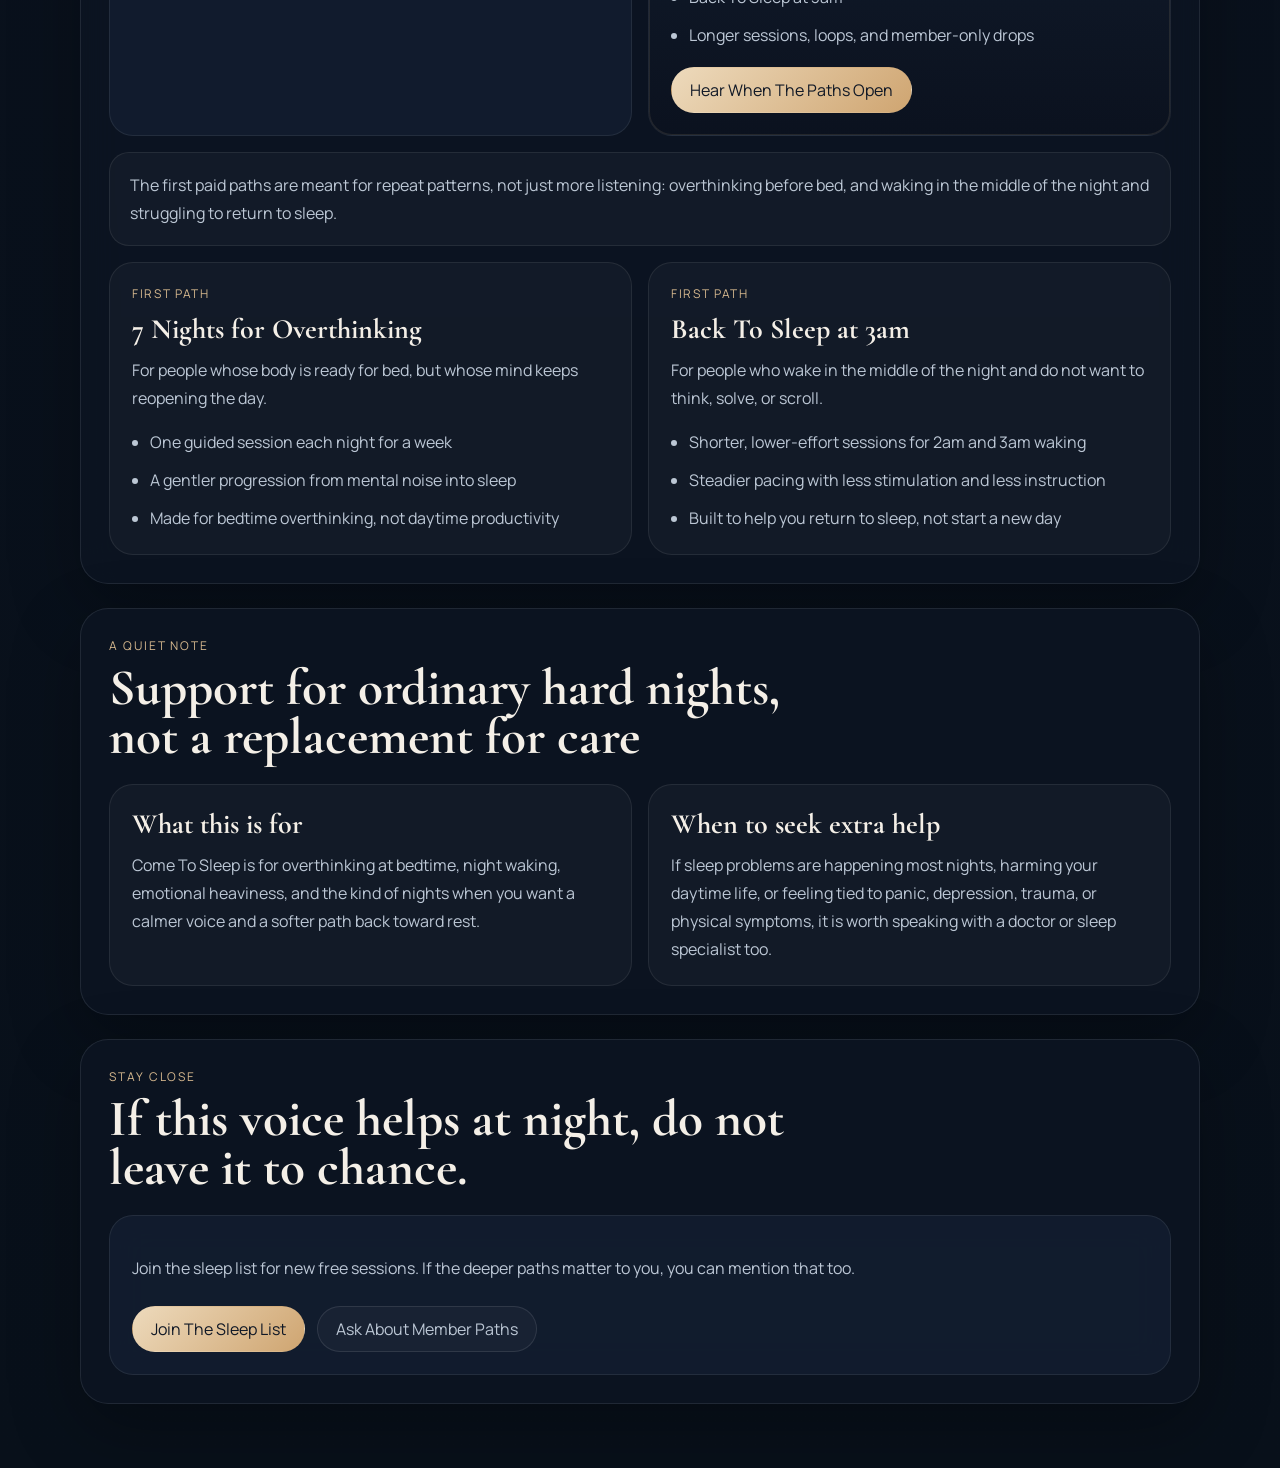
==== commit f6ee21b8: "Remove portrait blend artifact" ====
--- a/website/index.html
+++ b/website/index.html
@@ -105,7 +105,7 @@
           </div>
           <div class="about-layout">
             <figure class="portrait-frame">
-              <img src="./assets/leo-portrait.jpg?v=20260416" alt="Leo Chan" />
+              <img src="./assets/leo-portrait.jpg?v=20260416b" alt="Leo Chan" />
             </figure>
             <div class="about-copy">
               <p>
--- a/website/styles.css
+++ b/website/styles.css
@@ -480,9 +480,8 @@
   min-height: 260px;
   object-fit: cover;
   object-position: 50% 28%;
-  filter: saturate(0.86) contrast(0.94) brightness(0.9);
-  mix-blend-mode: screen;
-  opacity: 0.86;
+  filter: saturate(0.9) contrast(0.96) brightness(0.88);
+  opacity: 0.94;
 }
 
 .journey-button {
